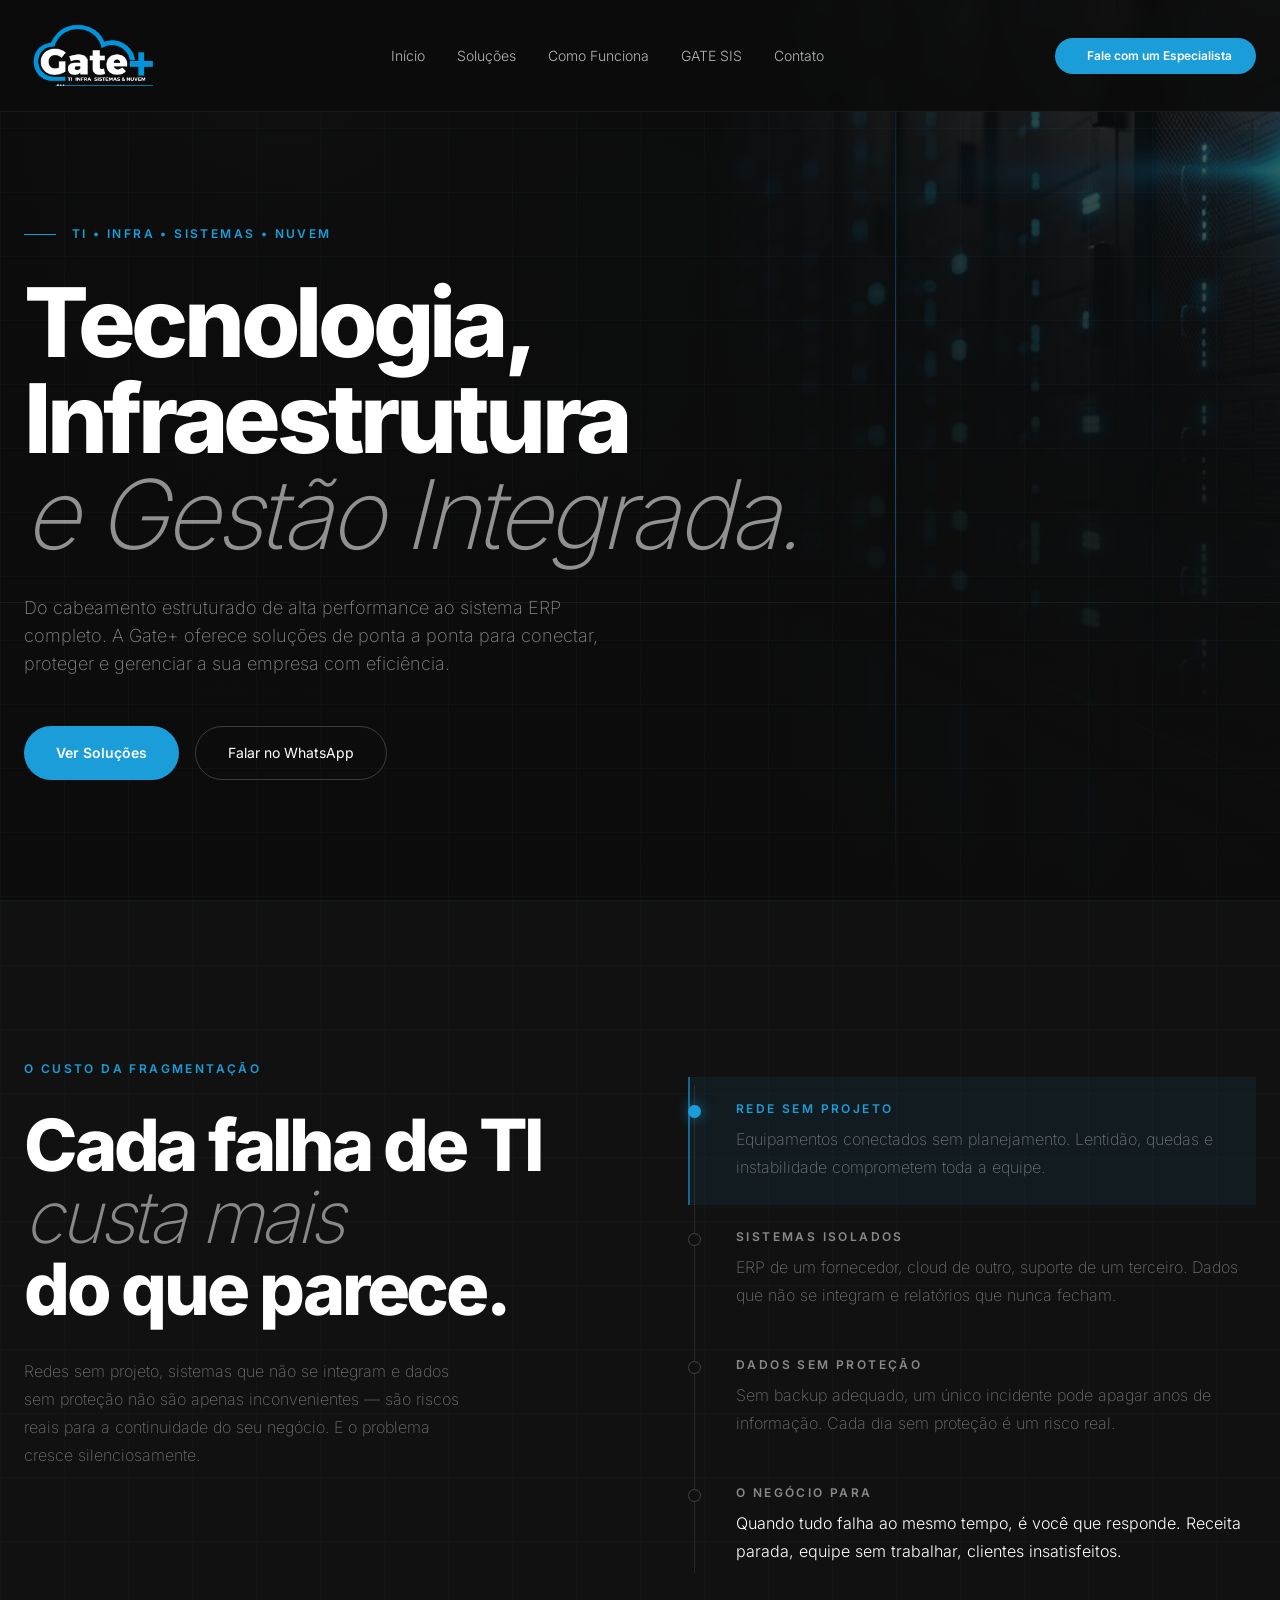
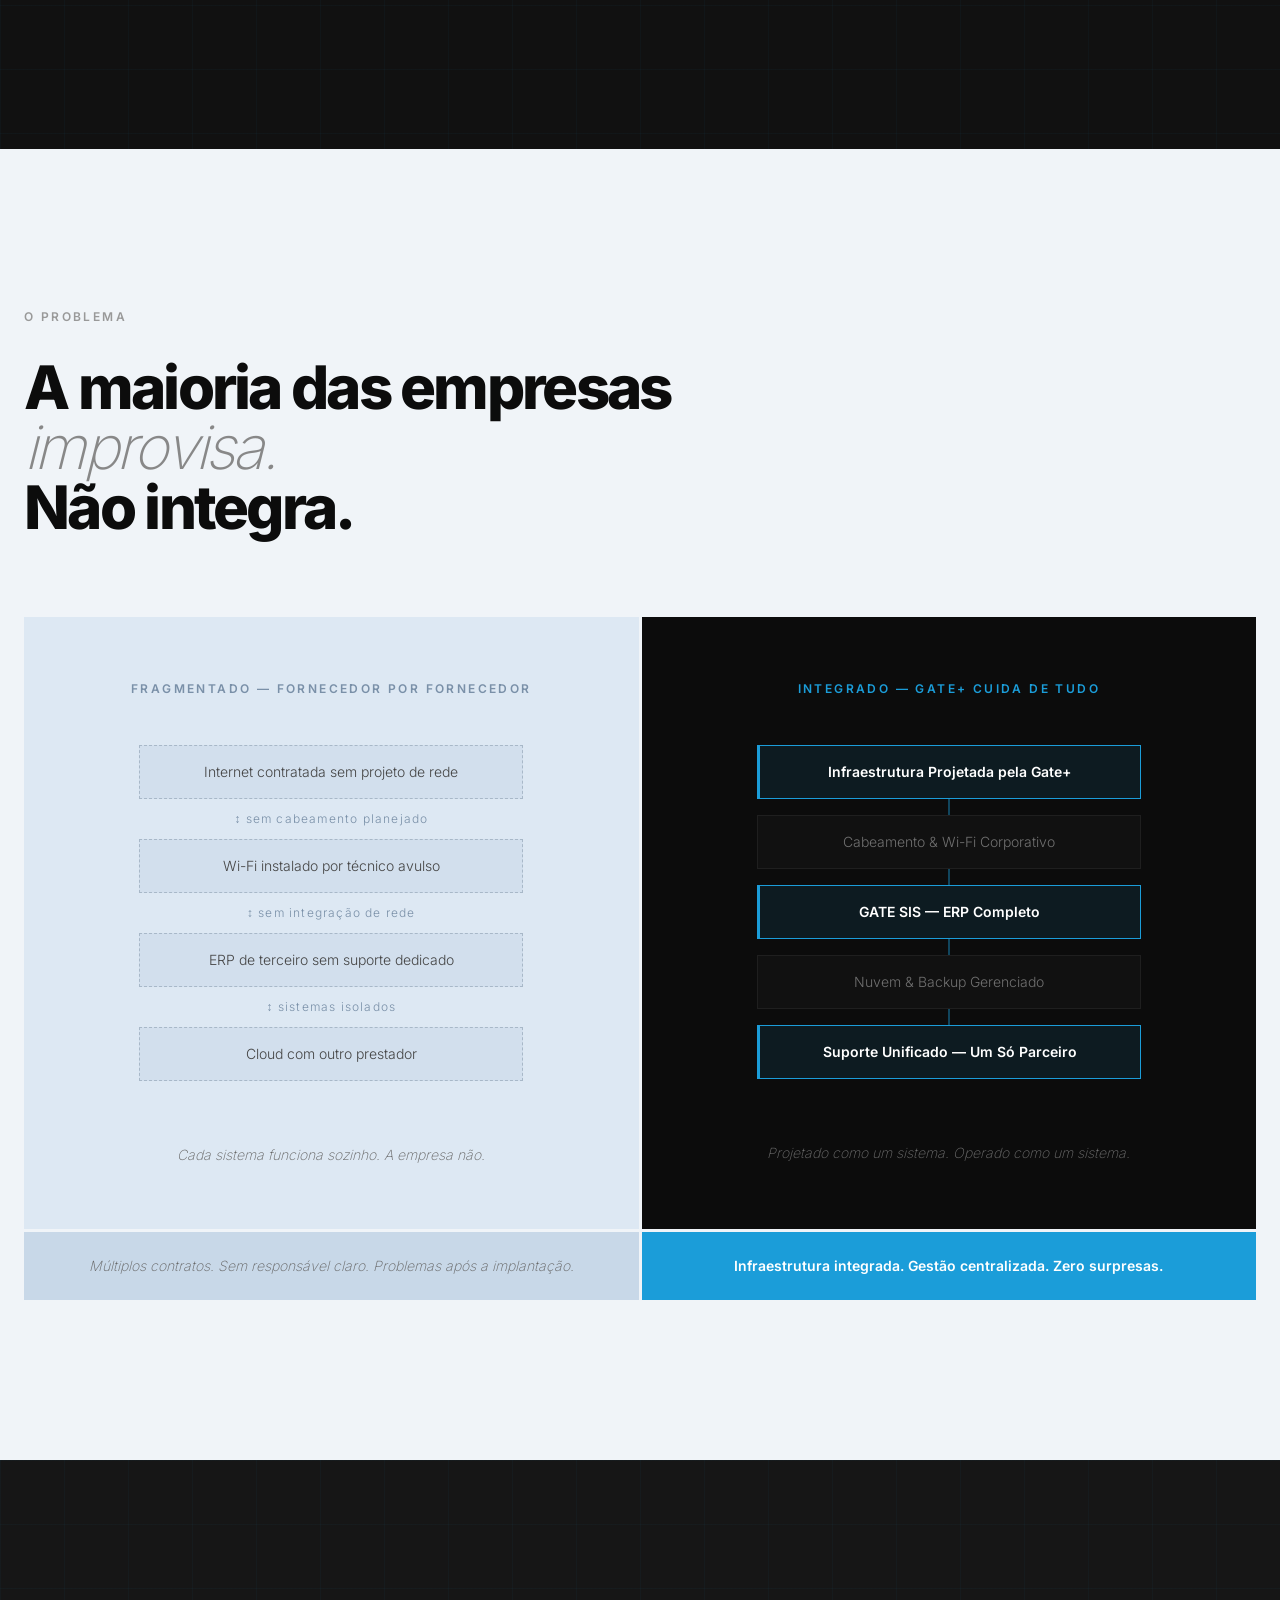
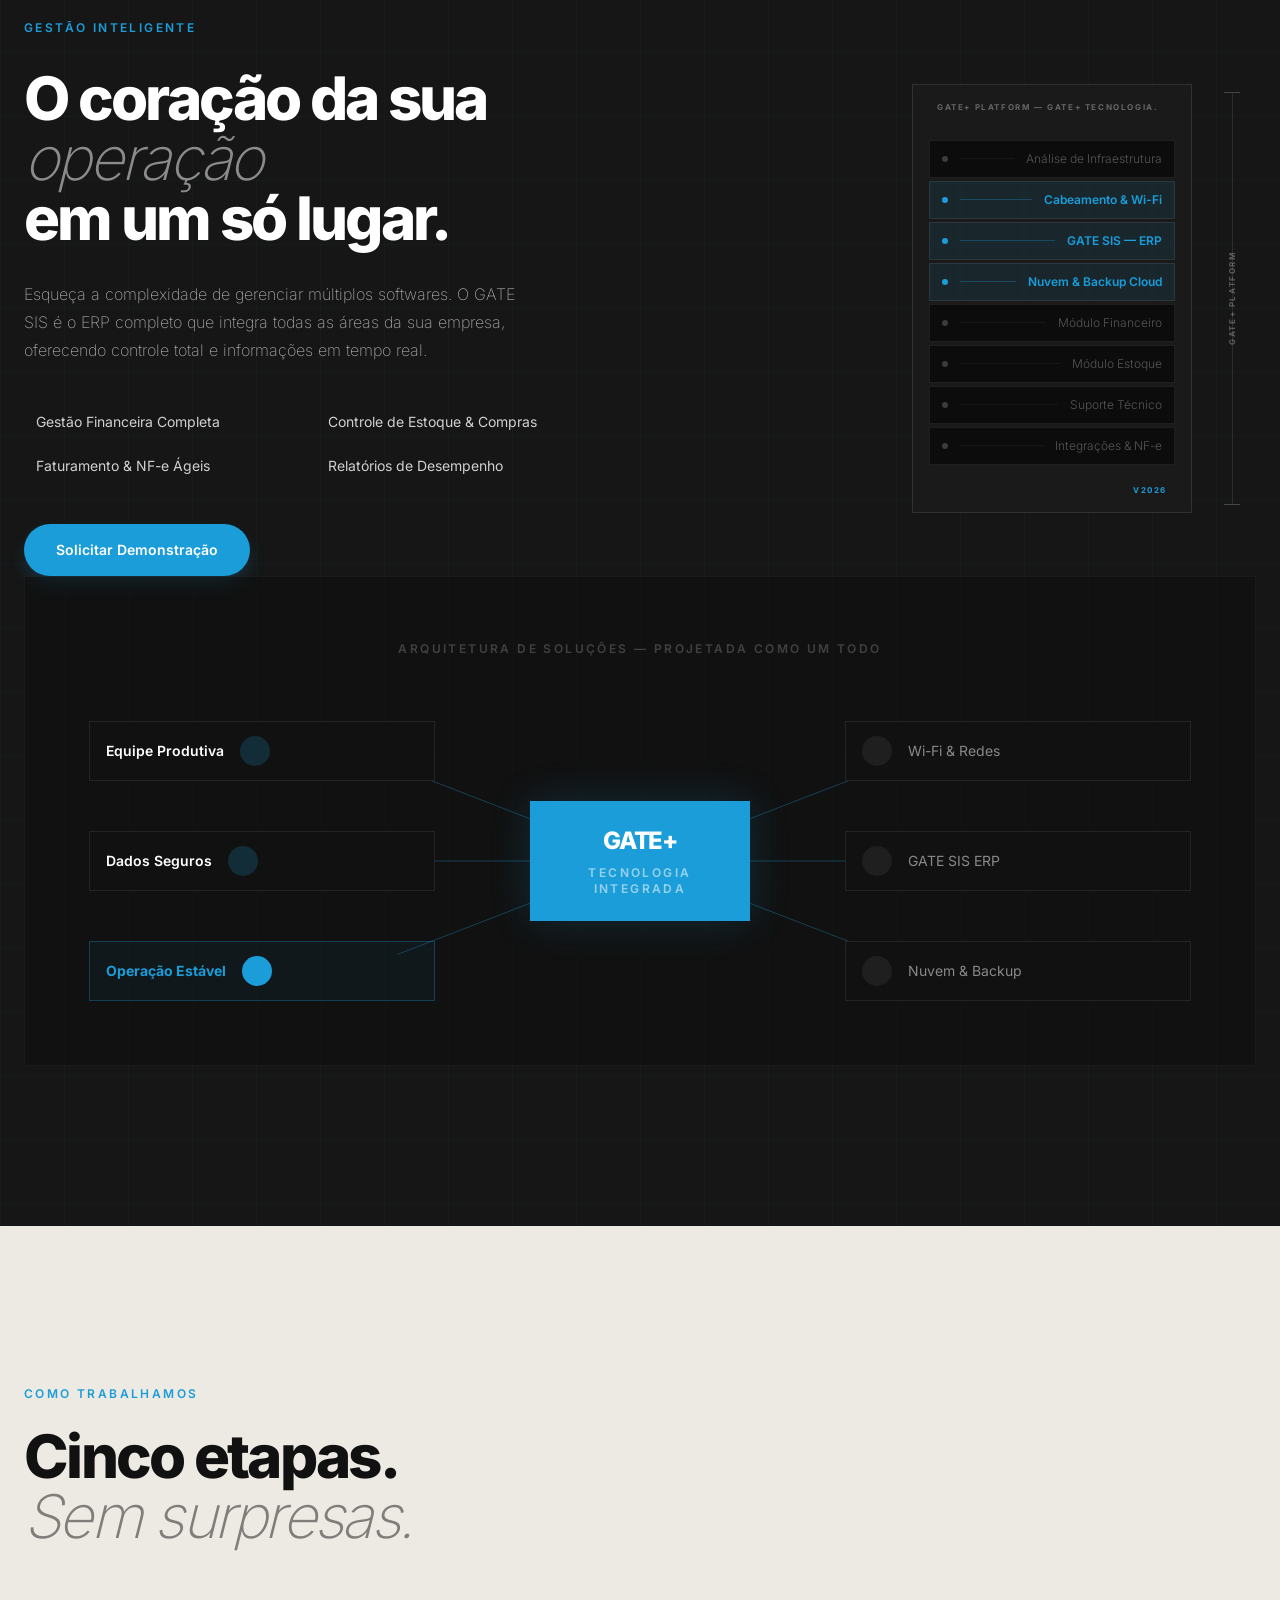
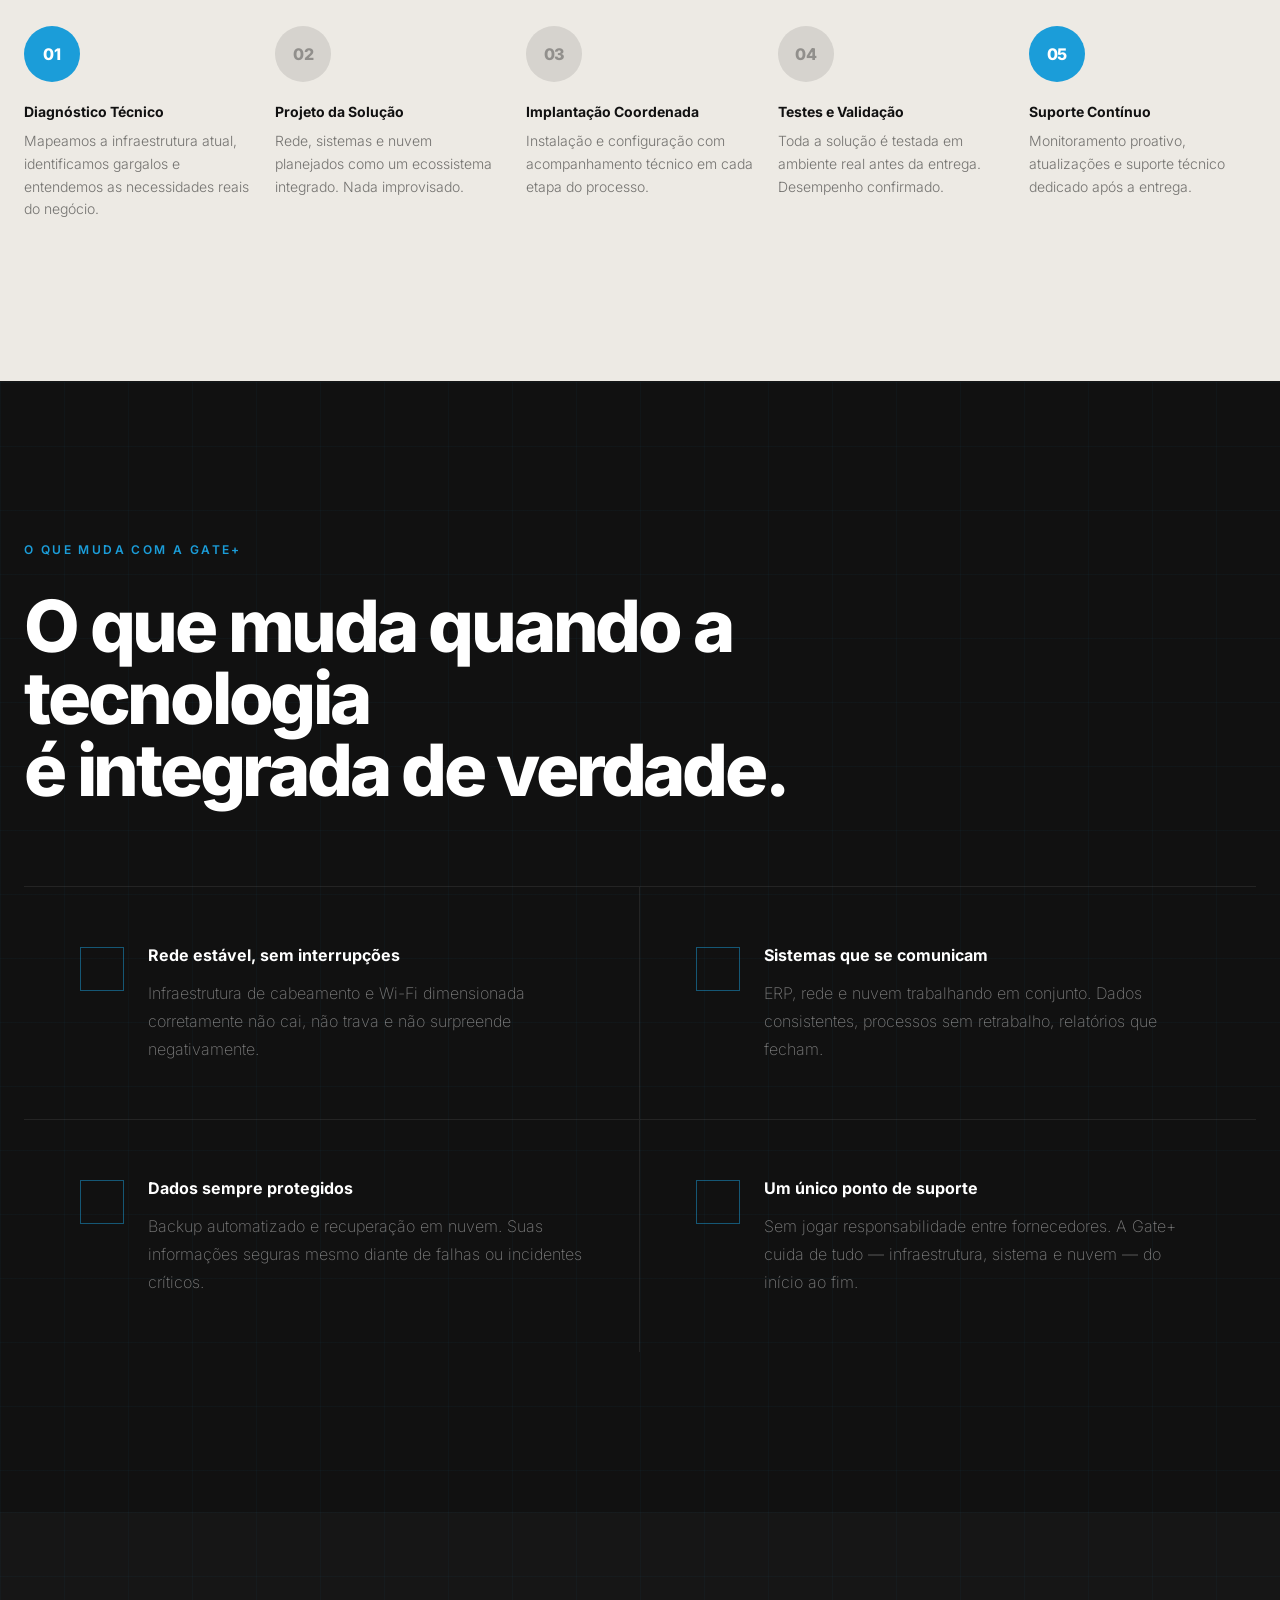
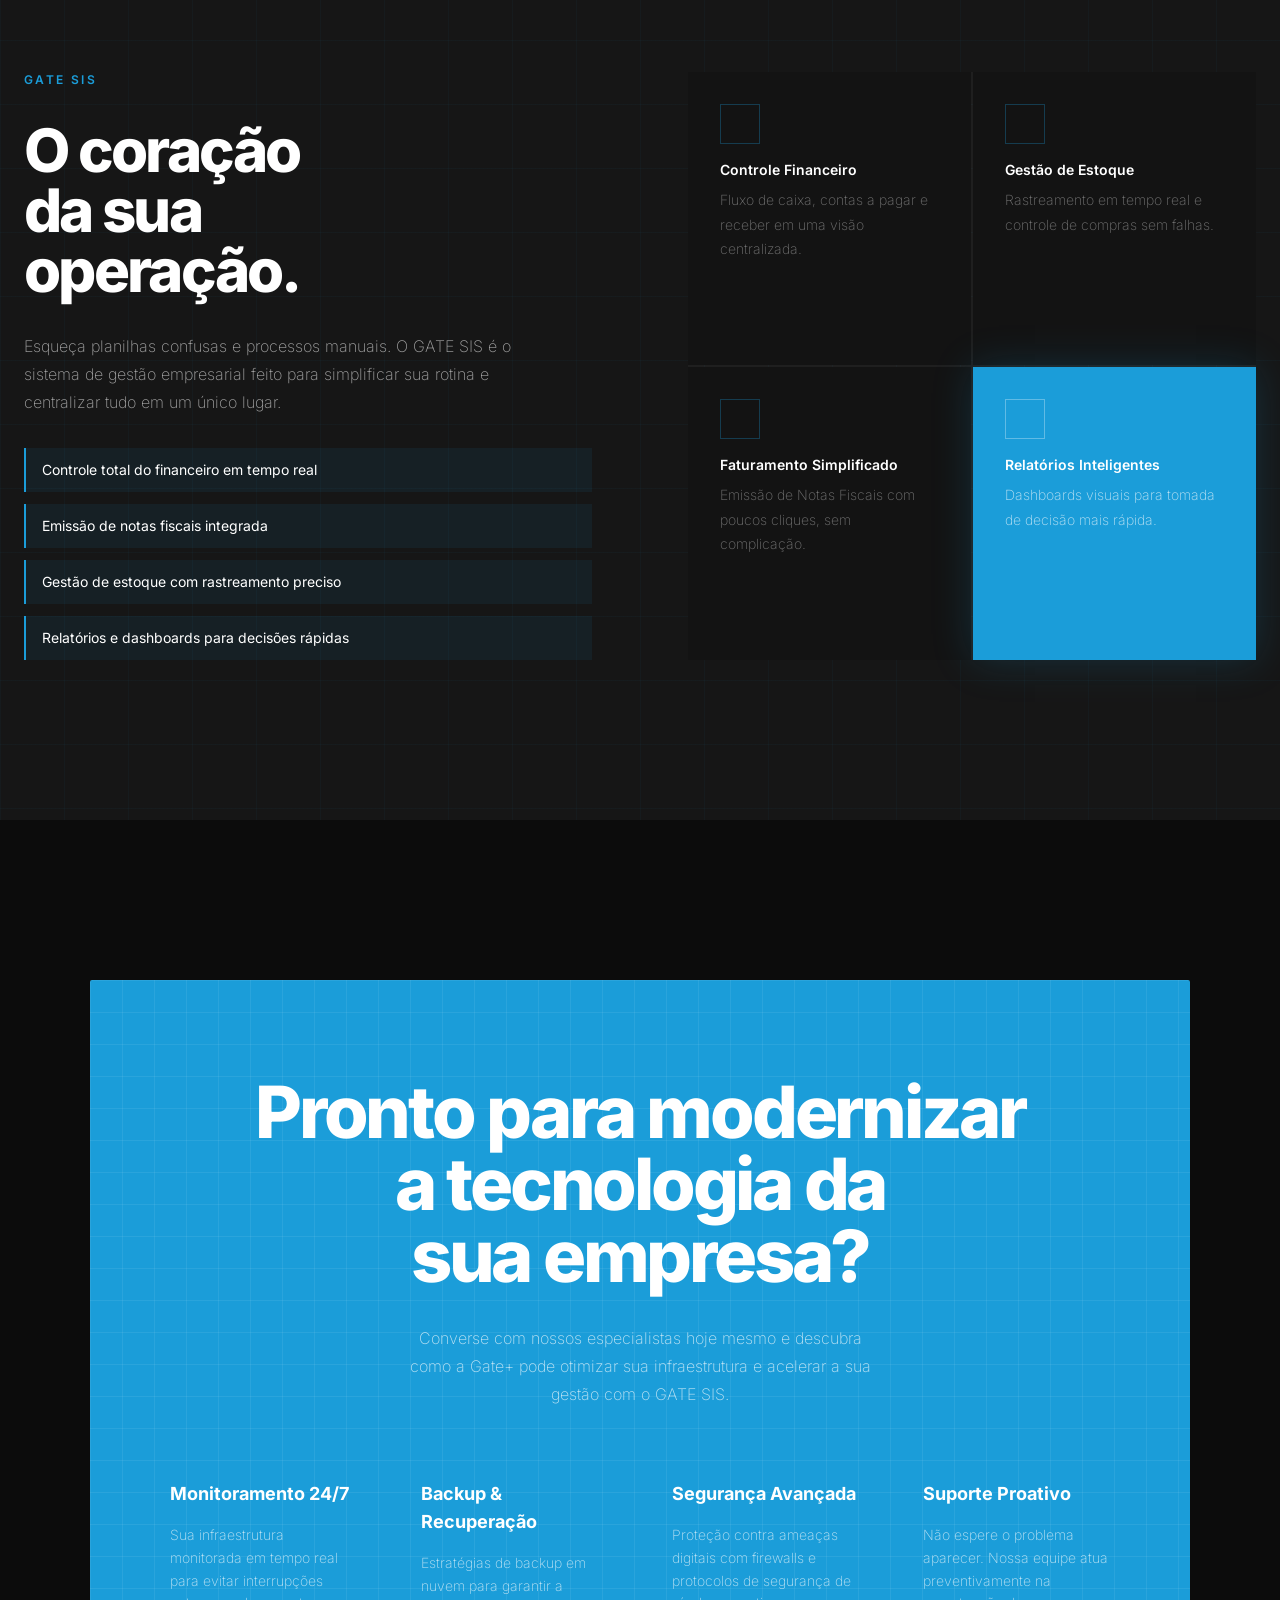
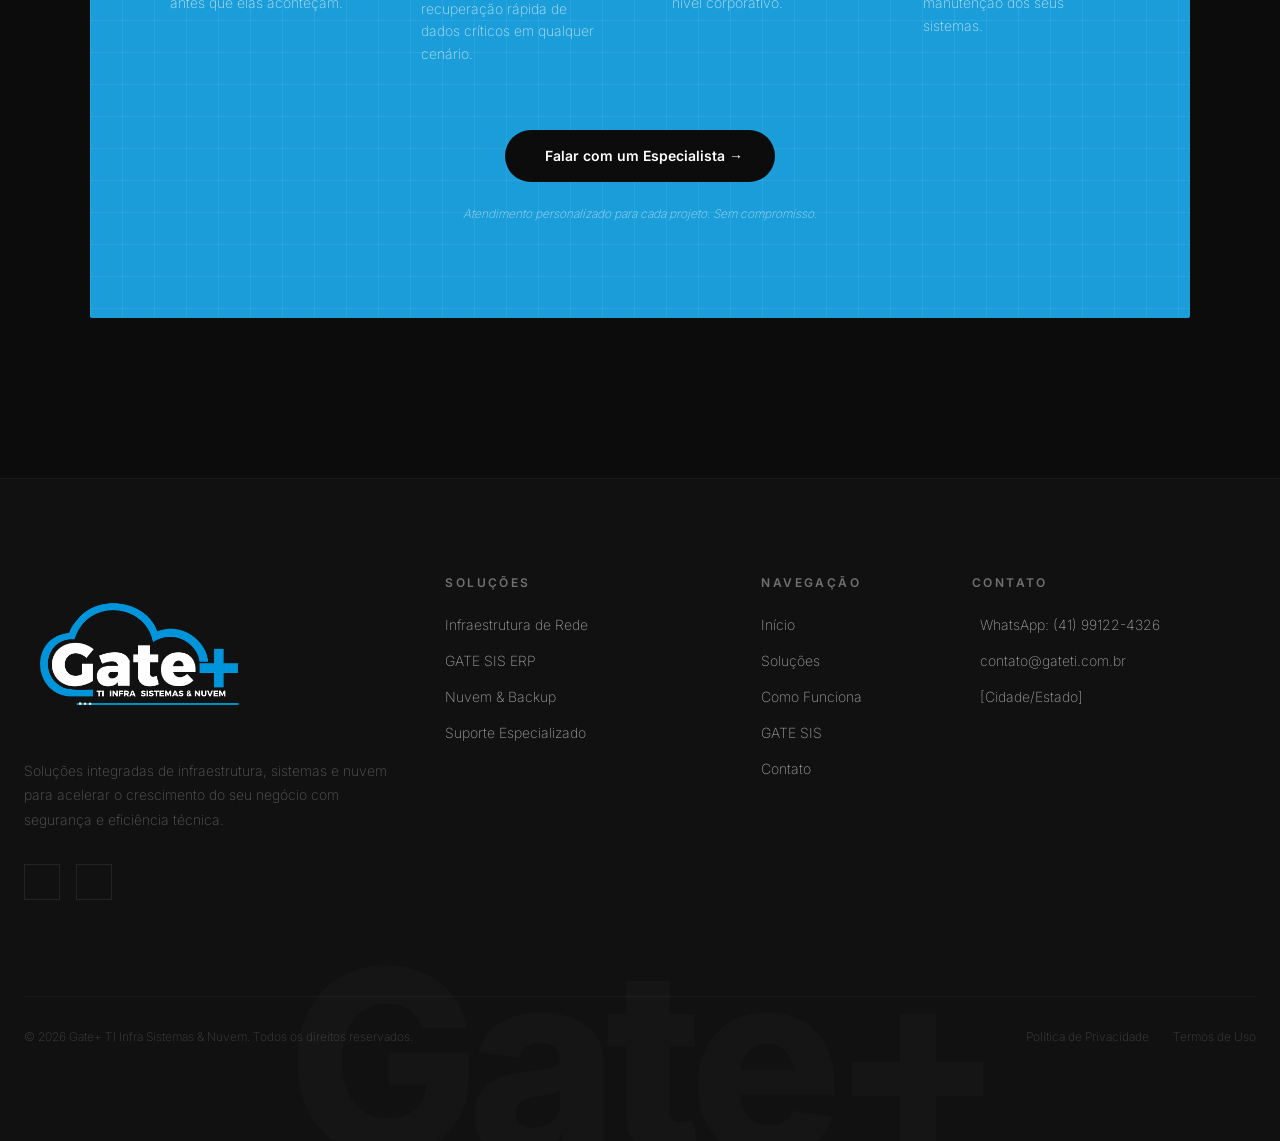
==== index.html @ 5ec04a39 "style: fix contrast and brand colors in Gestão Inteligente section" ====
<html lang="pt-BR"><head>

<script>
try{if(window.parent&&window.parent!==window){window.parent.promotekit_referral="1fd2949a-d22c-431b-92bf-02d4ad04ee24";window.parent.document.cookie="promotekit_referral=1fd2949a-d22c-431b-92bf-02d4ad04ee24;path=/;domain=.aura.build;max-age=31536000"}}catch(e){}
</script>
<meta charset="UTF-8">
<meta name="viewport" content="width=device-width, initial-scale=1.0">
<title>Gate+ | TI Infra Sistemas & Nuvem</title>
<script src="assets/tailwind.min.js"></script>
<script src="assets/iconify-icon.min.js"></script>

<style>
body { font-family: 'Inter', sans-serif; }
iconify-icon { stroke-width: 1.5; }
/* 64px Grid Overlay */
.bg-grid-blue {
    background-size: 4rem 4rem;
    background-image:
        linear-gradient(to right, rgba(27, 157, 217, 0.04) 1px, transparent 1px),
        linear-gradient(to bottom, rgba(27, 157, 217, 0.04) 1px, transparent 1px);
    background-position: top left;
}
/* 32px Grid Overlay for CTA Block */
.bg-grid-white-subtle {
    background-size: 2rem 2rem;
    background-image:
        linear-gradient(to right, rgba(255, 255, 255, 0.065) 1px, transparent 1px),
        linear-gradient(to bottom, rgba(255, 255, 255, 0.065) 1px, transparent 1px);
    background-position: top left;
}
/* Animations */
.reveal {
    opacity: 0;
    transform: translateY(16px);
    transition: opacity 0.65s cubic-bezier(0.16, 1, 0.3, 1), transform 0.65s cubic-bezier(0.16, 1, 0.3, 1);
}
.reveal.is-visible {
    opacity: 1;
    transform: translateY(0);
}
.delay-100 { transition-delay: 100ms; }
.delay-200 { transition-delay: 200ms; }
.delay-300 { transition-delay: 300ms; }
/* Custom Scrollbar */
::-webkit-scrollbar { width: 8px; }
::-webkit-scrollbar-track { background: #0C0C0C; }
::-webkit-scrollbar-thumb { background: #1B9DD9; }
</style><!-- aura-ga4-start -->

<script>
window.dataLayer = window.dataLayer || [];
function gtag(){dataLayer.push(arguments);}
gtag('js', new Date());
gtag('config', 'G-2M6V79H761');
</script>
<!-- aura-ga4-end -->
<link rel="stylesheet" href="assets/inter-font.css">
</head>
<body class="bg-[#0C0C0C] text-white antialiased selection:bg-[#1B9DD9]/30 selection:text-white overflow-x-hidden font-light">

    <!-- Fixed Navigation -->
    <nav class="fixed top-0 w-full h-[7rem] bg-[#0C0C0C]/90 backdrop-blur-md border-b border-white/[0.06] z-50 transition-colors flex items-center">
        <div class="max-w-[90rem] w-full mx-auto px-6 flex items-center justify-between">
            <a href="#" class="flex items-center" aria-label="Gate+ TI">
                <img src="assets/images/logo_oficial_transparente.png" alt="Gate+ TI" class="h-24">
            </a>

            <div class="hidden md:flex items-center space-x-8 text-sm font-light text-white/70">
                <a href="#" class="hover:text-white transition-colors duration-200">Início</a>
                <a href="#solucoes" class="hover:text-white transition-colors duration-200">Soluções</a>
                <a href="#como-funciona" class="hover:text-white transition-colors duration-200">Como Funciona</a>
                <a href="#gate-sis" class="hover:text-white transition-colors duration-200">GATE SIS</a>
                <a href="#contato" class="hover:text-white transition-colors duration-200">Contato</a>
            </div>

            <div class="flex items-center">
                <a href="https://wa.me/554191224326" target="_blank" rel="noopener" class="hidden md:inline-flex items-center gap-2 justify-center bg-[#1B9DD9] hover:bg-[#2DAEE2] text-white text-xs font-semibold rounded-full px-6 py-2.5 transition-all transform hover:-translate-y-[1px]">
                    <iconify-icon icon="solar:chat-round-line-linear" class="text-sm"></iconify-icon>
                    Fale com um Especialista
                </a>
                <button class="md:hidden text-white/70 hover:text-white transition-colors">
                    <iconify-icon icon="solar:hamburger-menu-linear" class="text-xl"></iconify-icon>
                </button>
            </div>
        </div>
    </nav>

    <!-- SECTION 1: HERO -->
    <header class="relative min-h-screen flex items-end pt-44 pb-[120px] overflow-hidden bg-[#0C0C0C]">
        <!-- Background Art Direction -->
        <div class="absolute inset-0 z-0 bg-[url('assets/images/hero-bg.jpg')] bg-cover bg-center"></div>
        <div class="absolute inset-0 z-0 bg-gradient-to-r from-[#0C0C0C] via-[#0C0C0C]/90 to-[#0C0C0C]/40"></div>
        <div class="absolute inset-0 z-0 bg-gradient-to-t from-[#0C0C0C] via-[#0C0C0C]/80 to-[#0C0C0C]/15"></div>

        <!-- Decorative Elements -->
        <div class="absolute inset-0 z-0 bg-grid-blue"></div>
        <div class="absolute right-[30%] top-0 bottom-0 w-[1px] bg-gradient-to-b from-transparent via-[#1B9DD9] to-transparent opacity-50 z-0"></div>
        <div class="absolute bottom-[33%] left-0 right-0 h-[1px] bg-white/[0.06] z-0"></div>

        <div class="relative z-10 max-w-[90rem] mx-auto w-full px-6">
            <div class="max-w-4xl reveal">
                <div class="flex items-center gap-4 mb-8">
                    <div class="w-[32px] h-[1px] bg-[#1B9DD9]"></div>
                    <span class="font-semibold tracking-[0.2em] uppercase text-xs text-[#1B9DD9]">TI • INFRA • SISTEMAS • NUVEM</span>
                </div>

                <h1 class="text-5xl md:text-7xl lg:text-8xl font-extrabold tracking-[-0.045em] leading-[0.95] mb-8 text-white reveal delay-100">
                    Tecnologia,<br>
                    Infraestrutura<br>
                    <span class="font-extralight italic text-white/55">e Gestão Integrada.</span>
                </h1>

                <p class="text-base md:text-lg font-extralight text-white/50 leading-[1.75] max-w-xl mb-12 reveal delay-200">
                    Do cabeamento estruturado de alta performance ao sistema ERP completo. A Gate+ oferece soluções de ponta a ponta para conectar, proteger e gerenciar a sua empresa com eficiência.
                </p>

                <div class="flex flex-col sm:flex-row gap-4 reveal delay-300">
                    <a href="#solucoes" class="inline-flex items-center justify-center bg-[#1B9DD9] hover:bg-[#2DAEE2] text-white text-sm font-semibold rounded-full px-8 py-4 transition-all transform hover:-translate-y-[1px]">
                        Ver Soluções
                    </a>
                    <a href="https://wa.me/554191224326" target="_blank" rel="noopener" class="inline-flex items-center justify-center bg-transparent border border-white/20 hover:bg-white/5 text-white text-sm font-normal rounded-full px-8 py-4 transition-all transform hover:-translate-y-[1px]">
                        Falar no WhatsApp
                    </a>
                </div>
            </div>
        </div>
    </header>

    <!-- SECTION 2: PROBLEMA / TIMELINE -->
    <section id="problema" class="bg-[#111111] py-[120px] lg:py-[160px] relative border-t border-white/[0.02]">
        <div class="absolute inset-0 z-0 bg-grid-blue"></div>

        <div class="max-w-[90rem] mx-auto px-6 relative z-10 grid grid-cols-1 lg:grid-cols-2 gap-24">

            <!-- Left: Context -->
            <div class="flex flex-col justify-start reveal">
                <span class="font-semibold tracking-[0.2em] uppercase text-xs text-[#1B9DD9] mb-8 block">O Custo da Fragmentação</span>
                <h2 class="text-5xl md:text-7xl font-extrabold tracking-[-0.045em] leading-[0.95] mb-8 text-white">
                    Cada falha de TI<br>
                    <span class="font-extralight italic text-white/50">custa mais</span><br>
                    do que parece.
                </h2>
                <p class="text-base font-extralight text-white/40 leading-[1.75] max-w-md">
                    Redes sem projeto, sistemas que não se integram e dados sem proteção não são apenas inconvenientes — são riscos reais para a continuidade do seu negócio. E o problema cresce silenciosamente.
                </p>
            </div>

            <!-- Right: Timeline -->
            <div class="relative pt-4 reveal delay-100">
                <div class="relative" id="timeline-track">
                    <!-- Connecting Track -->
                    <div class="absolute top-2 bottom-4 left-[6px] w-[1px] bg-white/10 z-0"></div>

                    <!-- Animated Highlight Box -->
                    <div id="timeline-highlight" class="absolute left-0 right-0 bg-[#1B9DD9]/[0.07] border-l-2 border-[#1B9DD9]/60 z-[1] pointer-events-none" style="top:0;height:0;opacity:0;transition:top 0.55s cubic-bezier(0.16,1,0.3,1),height 0.55s cubic-bezier(0.16,1,0.3,1),opacity 0.3s ease;"></div>

                    <!-- Animated Active Dot -->
                    <div id="timeline-active-dot" class="absolute left-0 w-[13px] h-[13px] rounded-full bg-[#1B9DD9] shadow-[0_0_14px_rgba(27,157,217,0.7)] z-30 pointer-events-none" style="top:5px;transition:top 0.55s cubic-bezier(0.16,1,0.3,1);"></div>

                    <div class="flex flex-col relative z-10">

                        <!-- Node 1 -->
                        <div class="timeline-node relative pl-12 py-6">
                            <div class="node-dot absolute left-0 top-7 w-[13px] h-[13px] rounded-full bg-[#111111] border border-white/20"></div>
                            <span class="node-label block font-semibold tracking-[0.2em] uppercase text-xs text-white/50 mb-2 transition-colors duration-300">Rede Sem Projeto</span>
                            <p class="text-base font-extralight text-white/40 leading-[1.75]">Equipamentos conectados sem planejamento. Lentidão, quedas e instabilidade comprometem toda a equipe.</p>
                        </div>

                        <!-- Node 2 -->
                        <div class="timeline-node relative pl-12 py-6">
                            <div class="node-dot absolute left-0 top-7 w-[13px] h-[13px] rounded-full bg-[#111111] border border-white/20"></div>
                            <span class="node-label block font-semibold tracking-[0.2em] uppercase text-xs text-white/50 mb-2 transition-colors duration-300">Sistemas Isolados</span>
                            <p class="text-base font-extralight text-white/40 leading-[1.75]">ERP de um fornecedor, cloud de outro, suporte de um terceiro. Dados que não se integram e relatórios que nunca fecham.</p>
                        </div>

                        <!-- Node 3 -->
                        <div class="timeline-node relative pl-12 py-6">
                            <div class="node-dot absolute left-0 top-7 w-[13px] h-[13px] rounded-full bg-[#111111] border border-white/20"></div>
                            <span class="node-label block font-semibold tracking-[0.2em] uppercase text-xs text-white/50 mb-2 transition-colors duration-300">Dados Sem Proteção</span>
                            <p class="text-base font-extralight text-white/40 leading-[1.75]">Sem backup adequado, um único incidente pode apagar anos de informação. Cada dia sem proteção é um risco real.</p>
                        </div>

                        <!-- Node 4 -->
                        <div class="timeline-node relative pl-12 py-6">
                            <div class="node-dot absolute left-0 top-7 w-[13px] h-[13px] rounded-full bg-[#111111] border border-white/20"></div>
                            <span class="node-label block font-semibold tracking-[0.2em] uppercase text-xs text-white/50 mb-2 transition-colors duration-300">O Negócio Para</span>
                            <p class="text-base font-light text-white leading-[1.75]">Quando tudo falha ao mesmo tempo, é você que responde. Receita parada, equipe sem trabalhar, clientes insatisfeitos.</p>
                        </div>

                    </div>
                </div>
            </div>

        </div>
    </section>

    <!-- SECTION 3: COMPARAÇÃO FRAGMENTADO vs GATE+ -->
    <section id="sobre" class="py-[120px] lg:py-[160px] text-[#0C0C0C]" style="background-color: #F0F4F8;">
        <div class="max-w-[90rem] mx-auto px-6">

            <div class="mb-20 max-w-2xl">
                <span class="font-semibold tracking-[0.2em] uppercase text-xs text-[#999999] mb-8 block">O Problema</span>
                <h2 class="text-5xl md:text-6xl font-extrabold tracking-[-0.045em] leading-[0.95]">
                    A maioria das empresas<br>
                    <span class="font-extralight italic text-[#888888]">improvisa.</span><br>
                    Não integra.
                </h2>
            </div>

            <!-- Comparison Diagram -->
            <div class="flex flex-col w-full reveal">
                <div class="grid grid-cols-1 lg:grid-cols-2 gap-[3px]">

                    <!-- Left: Fragmentado -->
                    <div class="bg-[#DDE8F3] p-10 md:p-16 flex flex-col items-center">
                        <span class="font-semibold tracking-[0.2em] uppercase text-xs text-[#7A90A8] mb-12 block text-center w-full">Fragmentado — Fornecedor por Fornecedor</span>

                        <div class="w-full max-w-sm flex flex-col">
                            <div class="border border-dashed border-[#A8B8C8] bg-[#C8D8E8]/50 p-4 text-center">
                                <span class="text-sm font-light text-[#444444]">Internet contratada sem projeto de rede</span>
                            </div>
                            <div class="py-3 text-center flex flex-col items-center justify-center">
                                <span class="text-xs font-light text-[#7A90A8] tracking-widest">↕ sem cabeamento planejado</span>
                            </div>
                            <div class="border border-dashed border-[#A8B8C8] bg-[#C8D8E8]/50 p-4 text-center">
                                <span class="text-sm font-light text-[#444444]">Wi-Fi instalado por técnico avulso</span>
                            </div>
                            <div class="py-3 text-center flex flex-col items-center justify-center">
                                <span class="text-xs font-light text-[#7A90A8] tracking-widest">↕ sem integração de rede</span>
                            </div>
                            <div class="border border-dashed border-[#A8B8C8] bg-[#C8D8E8]/50 p-4 text-center">
                                <span class="text-sm font-light text-[#444444]">ERP de terceiro sem suporte dedicado</span>
                            </div>
                            <div class="py-3 text-center flex flex-col items-center justify-center">
                                <span class="text-xs font-light text-[#7A90A8] tracking-widest">↕ sistemas isolados</span>
                            </div>
                            <div class="border border-dashed border-[#A8B8C8] bg-[#C8D8E8]/50 p-4 text-center">
                                <span class="text-sm font-light text-[#444444]">Cloud com outro prestador</span>
                            </div>
                        </div>

                        <p class="text-sm font-extralight italic text-[#666666] mt-16 text-center">Cada sistema funciona sozinho. A empresa não.</p>
                    </div>

                    <!-- Right: Gate+ Integrado -->
                    <div class="bg-[#0C0C0C] p-10 md:p-16 flex flex-col items-center">
                        <span class="font-semibold tracking-[0.2em] uppercase text-xs text-[#1B9DD9] mb-12 block text-center w-full">Integrado — Gate+ Cuida de Tudo</span>

                        <div class="w-full max-w-sm flex flex-col">
                            <div class="border border-[#1B9DD9] border-l-[3px] bg-[#1B9DD9]/10 p-4 text-center">
                                <span class="text-sm font-semibold text-white">Infraestrutura Projetada pela Gate+</span>
                            </div>
                            <div class="h-4 w-[2px] bg-[#1B9DD9]/40 mx-auto"></div>

                            <div class="border border-white/[0.06] bg-white/[0.02] p-4 text-center">
                                <span class="text-sm font-light text-white/40">Cabeamento & Wi-Fi Corporativo</span>
                            </div>
                            <div class="h-4 w-[2px] bg-[#1B9DD9]/40 mx-auto"></div>

                            <div class="border border-[#1B9DD9] border-l-[3px] bg-[#1B9DD9]/10 p-4 text-center">
                                <span class="text-sm font-semibold text-white">GATE SIS — ERP Completo</span>
                            </div>
                            <div class="h-4 w-[2px] bg-[#1B9DD9]/40 mx-auto"></div>

                            <div class="border border-white/[0.06] bg-white/[0.02] p-4 text-center">
                                <span class="text-sm font-light text-white/40">Nuvem & Backup Gerenciado</span>
                            </div>
                            <div class="h-4 w-[2px] bg-[#1B9DD9]/40 mx-auto"></div>

                            <div class="border border-[#1B9DD9] border-l-[3px] bg-[#1B9DD9]/10 p-4 text-center">
                                <span class="text-sm font-semibold text-white">Suporte Unificado — Um Só Parceiro</span>
                            </div>
                        </div>

                        <p class="text-sm font-extralight italic text-white/40 mt-16 text-center">Projetado como um sistema. Operado como um sistema.</p>
                    </div>
                </div>

                <!-- Verdict Bar -->
                <div class="grid grid-cols-1 lg:grid-cols-2 gap-[3px] mt-[3px]">
                    <div class="bg-[#C8D8E8] p-6 text-center lg:text-left flex items-center justify-center">
                        <span class="text-sm font-extralight italic text-[#666666]">Múltiplos contratos. Sem responsável claro. Problemas após a implantação.</span>
                    </div>
                    <div class="bg-[#1B9DD9] p-6 text-center lg:text-left flex items-center justify-center">
                        <span class="text-sm font-semibold text-white">Infraestrutura integrada. Gestão centralizada. Zero surpresas.</span>
                    </div>
                </div>
            </div>

        </div>
    </section>

    <!-- SECTION 4: COMO A GATE+ FUNCIONA (BLUEPRINT) -->
    <section id="solucoes" class="bg-[#161616] py-[120px] lg:py-[160px] relative overflow-hidden">
        <div class="absolute inset-0 z-0 bg-grid-blue"></div>

        <div class="max-w-[90rem] mx-auto px-6 relative z-10">

            <!-- Top Grid: Text + Rack Panel -->
            <div class="grid grid-cols-1 lg:grid-cols-2 gap-16 lg:gap-32 items-center">
                <div class="reveal">
                    <span class="font-semibold tracking-[0.2em] uppercase text-xs text-[#1B9DD9] mb-8 block">Gestão Inteligente</span>
                    <h2 class="text-5xl md:text-6xl font-extrabold tracking-[-0.045em] leading-[0.95] mb-8 text-white">
                        O coração da sua<br>
                        <span class="font-extralight italic text-white/50">operação</span><br>
                        em um só lugar.
                    </h2>
                    <p class="text-base font-extralight text-white/60 leading-[1.75] mb-12 max-w-lg">
                        Esqueça a complexidade de gerenciar múltiplos softwares. O GATE SIS é o ERP completo que integra todas as áreas da sua empresa, oferecendo controle total e informações em tempo real.
                    </p>

                    <div class="grid grid-cols-1 sm:grid-cols-2 gap-x-8 gap-y-6 mb-12">
                        <div class="flex items-start gap-3">
                            <iconify-icon icon="solar:check-circle-bold" class="text-[#1B9DD9] mt-1"></iconify-icon>
                            <span class="text-sm font-normal text-white/80">Gestão Financeira Completa</span>
                        </div>
                        <div class="flex items-start gap-3">
                            <iconify-icon icon="solar:check-circle-bold" class="text-[#1B9DD9] mt-1"></iconify-icon>
                            <span class="text-sm font-normal text-white/80">Controle de Estoque & Compras</span>
                        </div>
                        <div class="flex items-start gap-3">
                            <iconify-icon icon="solar:check-circle-bold" class="text-[#1B9DD9] mt-1"></iconify-icon>
                            <span class="text-sm font-normal text-white/80">Faturamento & NF-e Ágeis</span>
                        </div>
                        <div class="flex items-start gap-3">
                            <iconify-icon icon="solar:check-circle-bold" class="text-[#1B9DD9] mt-1"></iconify-icon>
                            <span class="text-sm font-normal text-white/80">Relatórios de Desempenho</span>
                        </div>
                    </div>

                    <a href="#contato" class="inline-flex items-center justify-center bg-[#1B9DD9] hover:bg-[#1689C0] text-white text-sm font-semibold rounded-full px-8 py-4 transition-all shadow-[0_10px_20px_-5px_rgba(27,157,217,0.3)]">
                        Solicitar Demonstração
                    </a>
                </div>

                <!-- Right: Blueprint / Rack Panel -->
                <div class="flex justify-center lg:justify-end reveal delay-100 relative">
                    <div class="flex items-stretch relative">
                        <!-- Main Rack Panel -->
                        <div class="w-[280px] border border-white/10 bg-white/[0.02] p-4 flex flex-col gap-[3px] relative z-10 backdrop-blur-sm">
                            <div class="flex justify-between items-center mb-6 px-2">
                                <span class="text-[0.5rem] font-bold tracking-[0.2em] uppercase text-[#666666]">GATE+ PLATFORM — Gate+ Tecnologia.</span>
                                <iconify-icon icon="solar:cloud-linear" class="text-white/30"></iconify-icon>
                            </div>

                            <!-- Rows -->
                            <div class="h-[38px] border border-white/[0.08] bg-[#0C0C0C] flex items-center px-3 gap-3">
                                <div class="w-1.5 h-1.5 rounded-full bg-white/20"></div>
                                <div class="flex-1 h-[1px] bg-white/[0.05]"></div>
                                <span class="text-xs font-light text-white/30">Análise de Infraestrutura</span>
                            </div>
                            <div class="h-[38px] border border-white/[0.08] bg-[#1B9DD9]/10 flex items-center px-3 gap-3">
                                <div class="w-1.5 h-1.5 rounded-full bg-[#1B9DD9]"></div>
                                <div class="flex-1 h-[1px] bg-[#1B9DD9]/30"></div>
                                <span class="text-xs font-semibold text-[#1B9DD9]">Cabeamento & Wi-Fi</span>
                            </div>
                            <div class="h-[38px] border border-white/[0.08] bg-[#1B9DD9]/10 flex items-center px-3 gap-3">
                                <div class="w-1.5 h-1.5 rounded-full bg-[#1B9DD9]"></div>
                                <div class="flex-1 h-[1px] bg-[#1B9DD9]/30"></div>
                                <span class="text-xs font-semibold text-[#1B9DD9]">GATE SIS — ERP</span>
                            </div>
                            <div class="h-[38px] border border-white/[0.08] bg-[#1B9DD9]/10 flex items-center px-3 gap-3">
                                <div class="w-1.5 h-1.5 rounded-full bg-[#1B9DD9]"></div>
                                <div class="flex-1 h-[1px] bg-[#1B9DD9]/30"></div>
                                <span class="text-xs font-semibold text-[#1B9DD9]">Nuvem & Backup Cloud</span>
                            </div>
                            <div class="h-[38px] border border-white/[0.08] bg-[#0C0C0C] flex items-center px-3 gap-3">
                                <div class="w-1.5 h-1.5 rounded-full bg-white/20"></div>
                                <div class="flex-1 h-[1px] bg-white/[0.05]"></div>
                                <span class="text-xs font-light text-white/30">Módulo Financeiro</span>
                            </div>
                            <div class="h-[38px] border border-white/[0.08] bg-[#0C0C0C] flex items-center px-3 gap-3">
                                <div class="w-1.5 h-1.5 rounded-full bg-white/20"></div>
                                <div class="flex-1 h-[1px] bg-white/[0.05]"></div>
                                <span class="text-xs font-light text-white/30">Módulo Estoque</span>
                            </div>
                            <div class="h-[38px] border border-white/[0.08] bg-[#0C0C0C] flex items-center px-3 gap-3">
                                <div class="w-1.5 h-1.5 rounded-full bg-white/20"></div>
                                <div class="flex-1 h-[1px] bg-white/[0.05]"></div>
                                <span class="text-xs font-light text-white/30">Suporte Técnico</span>
                            </div>
                            <div class="h-[38px] border border-white/[0.08] bg-[#0C0C0C] flex items-center px-3 gap-3">
                                <div class="w-1.5 h-1.5 rounded-full bg-white/20"></div>
                                <div class="flex-1 h-[1px] bg-white/[0.05]"></div>
                                <span class="text-xs font-light text-white/30">Integrações & NF-e</span>
                            </div>

                            <div class="mt-4 text-right pr-2">
                                <span class="text-[0.5rem] font-bold tracking-[0.2em] uppercase text-[#1B9DD9]">v2026</span>
                            </div>
                        </div>

                        <!-- Dimension Line -->
                        <div class="w-12 ml-4 flex flex-col items-center justify-between py-2 opacity-50">
                            <div class="w-4 h-[1px] bg-white/40"></div>
                            <div class="flex-1 w-[1px] bg-white/20 relative flex items-center justify-center">
                                <span class="text-[0.5rem] font-bold tracking-[0.2em] uppercase text-white/60 whitespace-nowrap -rotate-90 absolute">GATE+ PLATFORM</span>
                            </div>
                            <div class="w-4 h-[1px] bg-white/40"></div>
                        </div>
                    </div>
                </div>
            </div>

            <!-- Bottom Flow Diagram -->
            <div class="border border-white/[0.04] bg-[#0C0C0C]/50 p-8 md:p-16 reveal delay-200">
                <div class="text-center mb-16">
                    <span class="text-xs font-semibold tracking-[0.2em] uppercase text-white/20">Arquitetura de Soluções — Projetada Como Um Todo</span>
                </div>

                <div class="grid grid-cols-1 md:grid-cols-3 gap-8 items-center relative">

                    <!-- SVG Connectors -->
                    <div class="hidden md:block absolute inset-0 pointer-events-none z-0">
                        <svg class="w-full h-full" viewBox="0 0 1000 300" preserveAspectRatio="none">
                            <path d="M 280 50 L 500 150" stroke="rgba(27,157,217,0.35)" stroke-width="1" fill="none"></path>
                            <path d="M 280 150 L 500 150" stroke="rgba(27,157,217,0.35)" stroke-width="1" fill="none"></path>
                            <path d="M 280 250 L 500 150" stroke="rgba(27,157,217,0.35)" stroke-width="1" fill="none"></path>
                            <path d="M 500 150 L 720 50" stroke="rgba(27,157,217,0.35)" stroke-width="1" fill="none"></path>
                            <path d="M 500 150 L 720 150" stroke="rgba(27,157,217,0.35)" stroke-width="1" fill="none"></path>
                            <path d="M 500 150 L 720 250" stroke="rgba(27,157,217,0.35)" stroke-width="1" fill="none"></path>
                            <polygon points="480,145 500,150 480,155" fill="rgba(27,157,217,0.5)"></polygon>
                        </svg>
                    </div>

                    <!-- Inputs -->
                    <div class="flex flex-col justify-between h-[280px] z-10">
                        <div class="flex items-center gap-4 border border-white/[0.08] bg-[#111111] p-4 h-[60px]">
                            <span class="text-sm font-semibold text-white">Equipe Produtiva</span>
                            <div class="w-[30px] h-[30px] rounded-full bg-[#1B9DD9]/20 flex items-center justify-center shrink-0">
                                <iconify-icon icon="solar:users-group-two-rounded-linear" class="text-[#1B9DD9]"></iconify-icon>
                            </div>
                        </div>
                        <div class="flex items-center gap-4 border border-white/[0.08] bg-[#111111] p-4 h-[60px]">
                            <span class="text-sm font-semibold text-white">Dados Seguros</span>
                            <div class="w-[30px] h-[30px] rounded-full bg-[#1B9DD9]/20 flex items-center justify-center shrink-0">
                                <iconify-icon icon="solar:lock-password-linear" class="text-[#1B9DD9]"></iconify-icon>
                            </div>
                        </div>
                        <div class="flex items-center gap-4 border border-[#1B9DD9]/30 bg-[#1B9DD9]/5 p-4 h-[60px]">
                            <span class="text-sm font-bold text-[#1B9DD9]">Operação Estável</span>
                            <div class="w-[30px] h-[30px] rounded-full bg-[#1B9DD9] flex items-center justify-center shrink-0">
                                <iconify-icon icon="solar:verified-check-bold" class="text-white"></iconify-icon>
                            </div>
                        </div>
                    </div>

                    <!-- Center Hub -->
                    <div class="flex justify-center items-center h-[280px] z-10 py-12 md:py-0">
                        <div class="bg-[#1B9DD9] px-8 py-6 w-[220px] text-center shadow-[0_0_40px_rgba(27,157,217,0.2)]">
                            <span class="block text-2xl font-extrabold tracking-[-0.045em] text-white mb-2">GATE+</span>
                            <span class="block text-xs font-semibold tracking-[0.2em] uppercase text-white/55">Tecnologia Integrada</span>
                        </div>
                    </div>

                    <!-- Outputs -->
                    <div class="flex flex-col justify-between h-[280px] z-10">
                        <div class="flex items-center gap-4 border border-white/[0.08] bg-[#111111] p-4 h-[60px]">
                            <div class="w-[30px] h-[30px] rounded-full bg-white/[0.06] flex items-center justify-center shrink-0">
                                <iconify-icon icon="solar:wifi-linear" class="text-white/80"></iconify-icon>
                            </div>
                            <span class="text-sm font-normal text-white/50">Wi-Fi & Redes</span>
                        </div>
                        <div class="flex items-center gap-4 border border-white/[0.08] bg-[#111111] p-4 h-[60px]">
                            <div class="w-[30px] h-[30px] rounded-full bg-white/[0.06] flex items-center justify-center shrink-0">
                                <iconify-icon icon="solar:chart-2-linear" class="text-white/80"></iconify-icon>
                            </div>
                            <span class="text-sm font-normal text-white/50">GATE SIS ERP</span>
                        </div>
                        <div class="flex items-center gap-4 border border-white/[0.08] bg-[#111111] p-4 h-[60px]">
                            <div class="w-[30px] h-[30px] rounded-full bg-white/[0.06] flex items-center justify-center shrink-0">
                                <iconify-icon icon="solar:cloud-storage-linear" class="text-white/80"></iconify-icon>
                            </div>
                            <span class="text-sm font-normal text-white/50">Nuvem & Backup</span>
                        </div>
                    </div>

                </div>
            </div>

        </div>
    </section>

    <!-- SECTION 4.5: COMO A GATE+ FUNCIONA — 5 PASSOS -->
    <section id="como-funciona" class="bg-[#EDEAE4] py-[120px] lg:py-[160px]">
        <div class="max-w-[90rem] mx-auto px-6">

            <div class="mb-20">
                <span class="font-semibold tracking-[0.2em] uppercase text-xs text-[#1B9DD9] mb-6 block">Como Trabalhamos</span>
                <h2 class="text-5xl md:text-6xl font-extrabold tracking-[-0.045em] leading-[0.95] text-[#111111]">
                    Cinco etapas.<br>
                    <span class="font-extralight italic text-[#111111]/50">Sem surpresas.</span>
                </h2>
            </div>

            <div class="grid grid-cols-1 sm:grid-cols-2 lg:grid-cols-5 gap-10 lg:gap-6">

                <!-- Step 01 -->
                <div class="flex flex-col gap-5 reveal">
                    <div class="w-14 h-14 rounded-full bg-[#1B9DD9] flex items-center justify-center shrink-0">
                        <span class="text-base font-extrabold text-white tracking-tight">01</span>
                    </div>
                    <div>
                        <p class="text-sm font-bold text-[#111111] mb-2">Diagnóstico Técnico</p>
                        <p class="text-sm font-light text-[#111111]/55 leading-relaxed">Mapeamos a infraestrutura atual, identificamos gargalos e entendemos as necessidades reais do negócio.</p>
                    </div>
                </div>

                <!-- Step 02 -->
                <div class="flex flex-col gap-5 reveal delay-100">
                    <div class="w-14 h-14 rounded-full bg-[#111111]/10 flex items-center justify-center shrink-0">
                        <span class="text-base font-extrabold text-[#111111]/35 tracking-tight">02</span>
                    </div>
                    <div>
                        <p class="text-sm font-bold text-[#111111] mb-2">Projeto da Solução</p>
                        <p class="text-sm font-light text-[#111111]/55 leading-relaxed">Rede, sistemas e nuvem planejados como um ecossistema integrado. Nada improvisado.</p>
                    </div>
                </div>

                <!-- Step 03 -->
                <div class="flex flex-col gap-5 reveal delay-200">
                    <div class="w-14 h-14 rounded-full bg-[#111111]/10 flex items-center justify-center shrink-0">
                        <span class="text-base font-extrabold text-[#111111]/35 tracking-tight">03</span>
                    </div>
                    <div>
                        <p class="text-sm font-bold text-[#111111] mb-2">Implantação Coordenada</p>
                        <p class="text-sm font-light text-[#111111]/55 leading-relaxed">Instalação e configuração com acompanhamento técnico em cada etapa do processo.</p>
                    </div>
                </div>

                <!-- Step 04 -->
                <div class="flex flex-col gap-5 reveal delay-300">
                    <div class="w-14 h-14 rounded-full bg-[#111111]/10 flex items-center justify-center shrink-0">
                        <span class="text-base font-extrabold text-[#111111]/35 tracking-tight">04</span>
                    </div>
                    <div>
                        <p class="text-sm font-bold text-[#111111] mb-2">Testes e Validação</p>
                        <p class="text-sm font-light text-[#111111]/55 leading-relaxed">Toda a solução é testada em ambiente real antes da entrega. Desempenho confirmado.</p>
                    </div>
                </div>

                <!-- Step 05 -->
                <div class="flex flex-col gap-5 reveal delay-400">
                    <div class="w-14 h-14 rounded-full bg-[#1B9DD9] flex items-center justify-center shrink-0">
                        <span class="text-base font-extrabold text-white tracking-tight">05</span>
                    </div>
                    <div>
                        <p class="text-sm font-bold text-[#111111] mb-2">Suporte Contínuo</p>
                        <p class="text-sm font-light text-[#111111]/55 leading-relaxed">Monitoramento proativo, atualizações e suporte técnico dedicado após a entrega.</p>
                    </div>
                </div>

            </div>

        </div>
    </section>

    <!-- SECTION 5: O QUE MUDA COM A GATE+ -->
    <section class="bg-[#111111] py-[120px] lg:py-[160px] relative border-t border-white/[0.02]">
        <div class="absolute inset-0 z-0 bg-grid-blue"></div>

        <div class="max-w-[90rem] mx-auto px-6 relative z-10">

            <div class="mb-20 max-w-3xl reveal">
                <span class="font-semibold tracking-[0.2em] uppercase text-xs text-[#1B9DD9] mb-8 block">O Que Muda com a Gate+</span>
                <h2 class="text-5xl md:text-6xl lg:text-7xl font-extrabold tracking-[-0.045em] leading-[0.95] text-white">
                    O que muda quando a tecnologia<br>é integrada de verdade.
                </h2>
            </div>

            <!-- 2x2 Grid -->
            <div class="grid grid-cols-1 md:grid-cols-2 border-t border-white/[0.08] reveal delay-100">

                <!-- Item 1 -->
                <div class="flex items-start gap-6 p-10 md:p-14 border-b border-r-0 md:border-r border-white/[0.08]">
                    <div class="w-[44px] h-[44px] border border-[#1B9DD9]/50 flex items-center justify-center shrink-0 mt-1">
                        <iconify-icon icon="solar:wifi-router-linear" class="text-xl text-[#1B9DD9]"></iconify-icon>
                    </div>
                    <div>
                        <h3 class="text-base font-bold text-white mb-3">Rede estável, sem interrupções</h3>
                        <p class="text-base font-extralight text-white/45 leading-[1.75]">Infraestrutura de cabeamento e Wi-Fi dimensionada corretamente não cai, não trava e não surpreende negativamente.</p>
                    </div>
                </div>

                <!-- Item 2 -->
                <div class="flex items-start gap-6 p-10 md:p-14 border-b border-white/[0.08]">
                    <div class="w-[44px] h-[44px] border border-[#1B9DD9]/50 flex items-center justify-center shrink-0 mt-1">
                        <iconify-icon icon="solar:chart-2-linear" class="text-xl text-[#1B9DD9]"></iconify-icon>
                    </div>
                    <div>
                        <h3 class="text-base font-bold text-white mb-3">Sistemas que se comunicam</h3>
                        <p class="text-base font-extralight text-white/45 leading-[1.75]">ERP, rede e nuvem trabalhando em conjunto. Dados consistentes, processos sem retrabalho, relatórios que fecham.</p>
                    </div>
                </div>

                <!-- Item 3 -->
                <div class="flex items-start gap-6 p-10 md:p-14 border-b border-b-0 md:border-b-0 border-r-0 md:border-r border-white/[0.08]">
                    <div class="w-[44px] h-[44px] border border-[#1B9DD9]/50 flex items-center justify-center shrink-0 mt-1">
                        <iconify-icon icon="solar:cloud-storage-linear" class="text-xl text-[#1B9DD9]"></iconify-icon>
                    </div>
                    <div>
                        <h3 class="text-base font-bold text-white mb-3">Dados sempre protegidos</h3>
                        <p class="text-base font-extralight text-white/45 leading-[1.75]">Backup automatizado e recuperação em nuvem. Suas informações seguras mesmo diante de falhas ou incidentes críticos.</p>
                    </div>
                </div>

                <!-- Item 4 -->
                <div class="flex items-start gap-6 p-10 md:p-14">
                    <div class="w-[44px] h-[44px] border border-[#1B9DD9]/50 flex items-center justify-center shrink-0 mt-1">
                        <iconify-icon icon="solar:headphones-round-linear" class="text-xl text-[#1B9DD9]"></iconify-icon>
                    </div>
                    <div>
                        <h3 class="text-base font-bold text-white mb-3">Um único ponto de suporte</h3>
                        <p class="text-base font-extralight text-white/45 leading-[1.75]">Sem jogar responsabilidade entre fornecedores. A Gate+ cuida de tudo — infraestrutura, sistema e nuvem — do início ao fim.</p>
                    </div>
                </div>

            </div>
        </div>
    </section>

    <!-- SECTION 5: GATE SIS -->
    <section id="gate-sis" class="bg-[#161616] py-[120px] lg:py-[160px] relative overflow-hidden">
        <div class="absolute inset-0 z-0 bg-grid-blue"></div>

        <div class="max-w-[90rem] mx-auto px-6 relative z-10">

            <div class="grid grid-cols-1 lg:grid-cols-2 gap-24 items-stretch reveal">

                <!-- Left: Text -->
                <div>
                    <span class="font-semibold tracking-[0.2em] uppercase text-xs text-[#1B9DD9] mb-8 block">GATE SIS</span>
                    <h2 class="text-5xl md:text-6xl font-extrabold tracking-[-0.045em] leading-[0.95] mb-8 text-white">
                        O coração<br>
                        da sua<br>
                        operação.
                    </h2>
                    <p class="text-base font-extralight text-white/60 leading-[1.75] mb-8 max-w-lg">
                        Esqueça planilhas confusas e processos manuais. O GATE SIS é o sistema de gestão empresarial feito para simplificar sua rotina e centralizar tudo em um único lugar.
                    </p>

                    <div class="flex flex-col gap-3">
                        <div class="border-l-2 border-[#1B9DD9] bg-[#1B9DD9]/[0.08] px-4 py-3">
                            <span class="text-sm font-normal text-white">Controle total do financeiro em tempo real</span>
                        </div>
                        <div class="border-l-2 border-[#1B9DD9] bg-[#1B9DD9]/[0.08] px-4 py-3">
                            <span class="text-sm font-normal text-white">Emissão de notas fiscais integrada</span>
                        </div>
                        <div class="border-l-2 border-[#1B9DD9] bg-[#1B9DD9]/[0.08] px-4 py-3">
                            <span class="text-sm font-normal text-white">Gestão de estoque com rastreamento preciso</span>
                        </div>
                        <div class="border-l-2 border-[#1B9DD9] bg-[#1B9DD9]/[0.08] px-4 py-3">
                            <span class="text-sm font-normal text-white">Relatórios e dashboards para decisões rápidas</span>
                        </div>
                    </div>
                </div>

                <!-- Right: Feature Grid -->
                <div class="grid grid-cols-1 sm:grid-cols-2 gap-[2px] bg-white/[0.04] h-full reveal delay-100">

                    <div class="bg-[#131313] p-8 flex flex-col gap-4 h-full">
                        <div class="w-[40px] h-[40px] border border-[#1B9DD9]/30 flex items-center justify-center shrink-0">
                            <iconify-icon icon="solar:wallet-money-linear" class="text-lg text-[#1B9DD9]"></iconify-icon>
                        </div>
                        <div>
                            <h4 class="text-sm font-semibold text-white mb-2">Controle Financeiro</h4>
                            <p class="text-sm font-extralight text-white/40 leading-[1.75]">Fluxo de caixa, contas a pagar e receber em uma visão centralizada.</p>
                        </div>
                    </div>

                    <div class="bg-[#131313] p-8 flex flex-col gap-4 h-full">
                        <div class="w-[40px] h-[40px] border border-[#1B9DD9]/30 flex items-center justify-center shrink-0">
                            <iconify-icon icon="solar:box-linear" class="text-lg text-[#1B9DD9]"></iconify-icon>
                        </div>
                        <div>
                            <h4 class="text-sm font-semibold text-white mb-2">Gestão de Estoque</h4>
                            <p class="text-sm font-extralight text-white/40 leading-[1.75]">Rastreamento em tempo real e controle de compras sem falhas.</p>
                        </div>
                    </div>

                    <div class="bg-[#131313] p-8 flex flex-col gap-4 h-full">
                        <div class="w-[40px] h-[40px] border border-[#1B9DD9]/30 flex items-center justify-center shrink-0">
                            <iconify-icon icon="solar:document-text-linear" class="text-lg text-[#1B9DD9]"></iconify-icon>
                        </div>
                        <div>
                            <h4 class="text-sm font-semibold text-white mb-2">Faturamento Simplificado</h4>
                            <p class="text-sm font-extralight text-white/40 leading-[1.75]">Emissão de Notas Fiscais com poucos cliques, sem complicação.</p>
                        </div>
                    </div>

                    <div class="bg-[#1B9DD9] p-8 flex flex-col gap-4 h-full shadow-[0_0_40px_rgba(27,157,217,0.2)]">
                        <div class="w-[40px] h-[40px] border border-white/30 flex items-center justify-center shrink-0">
                            <iconify-icon icon="solar:chart-2-linear" class="text-lg text-white"></iconify-icon>
                        </div>
                        <div>
                            <h4 class="text-sm font-semibold text-white mb-2">Relatórios Inteligentes</h4>
                            <p class="text-sm font-extralight text-white/70 leading-[1.75]">Dashboards visuais para tomada de decisão mais rápida.</p>
                        </div>
                    </div>

                </div>
            </div>

        </div>
    </section>

    <!-- SECTION 5: CTA FINAL -->
    <section id="contato" class="bg-[#0C0C0C] py-[120px] lg:py-[160px] px-6">
        <div class="max-w-[1100px] mx-auto bg-[#1B9DD9] rounded-[2px] relative overflow-hidden text-center p-12 py-20 md:p-[96px] md:px-[80px] reveal">

            <!-- Grid Overlay -->
            <div class="absolute inset-0 z-0 bg-grid-white-subtle"></div>

            <div class="relative z-10 flex flex-col items-center">
                <h2 class="text-5xl md:text-7xl font-extrabold tracking-[-0.045em] leading-[0.95] text-white mb-8">
                    Pronto para modernizar<br>
                    a tecnologia da<br>
                    sua empresa?
                </h2>

                <p class="text-base font-extralight text-white/70 leading-[1.75] max-w-[480px] mb-12">
                    Converse com nossos especialistas hoje mesmo e descubra como a Gate+ pode otimizar sua infraestrutura e acelerar a sua gestão com o GATE SIS.
                </p>

                <div class="grid grid-cols-1 md:grid-cols-2 lg:grid-cols-4 gap-12 lg:gap-16 mb-16 text-left">
                
                    <div class="flex flex-col reveal delay-100">
                        <div class="mb-6">
                            <iconify-icon icon="solar:screencast-linear" class="text-4xl text-white"></iconify-icon>
                        </div>
                        <h3 class="text-lg font-bold text-white mb-4">Monitoramento 24/7</h3>
                        <p class="text-sm font-extralight text-white/70 leading-relaxed">Sua infraestrutura monitorada em tempo real para evitar interrupções antes que elas aconteçam.</p>
                    </div>

                    <div class="flex flex-col reveal delay-200">
                        <div class="mb-6">
                            <iconify-icon icon="solar:cloud-upload-linear" class="text-4xl text-white"></iconify-icon>
                        </div>
                        <h3 class="text-lg font-bold text-white mb-4">Backup & Recuperação</h3>
                        <p class="text-sm font-extralight text-white/70 leading-relaxed">Estratégias de backup em nuvem para garantir a recuperação rápida de dados críticos em qualquer cenário.</p>
                    </div>

                    <div class="flex flex-col reveal delay-300">
                        <div class="mb-6">
                            <iconify-icon icon="solar:shield-keyhole-linear" class="text-4xl text-white"></iconify-icon>
                        </div>
                        <h3 class="text-lg font-bold text-white mb-4">Segurança Avançada</h3>
                        <p class="text-sm font-extralight text-white/70 leading-relaxed">Proteção contra ameaças digitais com firewalls e protocolos de segurança de nível corporativo.</p>
                    </div>

                    <div class="flex flex-col reveal delay-400">
                        <div class="mb-6">
                            <iconify-icon icon="solar:chat-round-call-linear" class="text-4xl text-white"></iconify-icon>
                        </div>
                        <h3 class="text-lg font-bold text-white mb-4">Suporte Proativo</h3>
                        <p class="text-sm font-extralight text-white/70 leading-relaxed">Não espere o problema aparecer. Nossa equipe atua preventivamente na manutenção dos seus sistemas.</p>
                    </div>

                </div>

                <a href="https://wa.me/554191224326" target="_blank" rel="noopener" class="inline-flex items-center gap-2 justify-center bg-[#0C0C0C] hover:bg-[#161616] text-white text-sm font-semibold rounded-full px-8 py-4 mb-6 transition-all transform hover:-translate-y-[2px]">
                    <iconify-icon icon="solar:chat-round-line-linear" class="text-base"></iconify-icon>
                    Falar com um Especialista →
                </a>

                <p class="text-xs font-extralight italic text-white/60">
                    Atendimento personalizado para cada projeto. Sem compromisso.
                </p>
            </div>
        </div>
    </section>

    <!-- FOOTER -->
    <footer class="bg-[#111111] pt-24 pb-8 relative overflow-hidden border-t border-white/[0.04]">
        <div class="max-w-[90rem] mx-auto px-6 relative z-10">

            <!-- 4-Column Grid -->
            <div class="grid grid-cols-1 md:grid-cols-2 lg:grid-cols-12 gap-12 lg:gap-8 mb-24">

                <!-- Col 1: Logo + Sobre -->
                <div class="lg:col-span-4">
                    <a href="#" class="inline-block mb-4" aria-label="Gate+ TI">
                        <img src="assets/images/logo_oficial_transparente.png" alt="Gate+ TI" class="h-40">
                    </a>
                    <p class="text-sm font-extralight text-white/30 leading-[1.75] max-w-sm mt-2">
                        Soluções integradas de infraestrutura, sistemas e nuvem para acelerar o crescimento do seu negócio com segurança e eficiência técnica.
                    </p>
                    <div class="flex space-x-4 mt-8">
                        <a href="#" class="w-9 h-9 border border-white/[0.08] flex items-center justify-center text-white/40 hover:text-white hover:border-white transition-all">
                            <iconify-icon icon="solar:camera-linear"></iconify-icon>
                        </a>
                        <a href="#" class="w-9 h-9 border border-white/[0.08] flex items-center justify-center text-white/40 hover:text-white hover:border-white transition-all">
                            <iconify-icon icon="solar:share-circle-linear"></iconify-icon>
                        </a>
                    </div>
                </div>

                <!-- Col 2: Soluções -->
                <div class="lg:col-span-3">
                    <h4 class="text-xs font-semibold tracking-[0.2em] uppercase text-white/40 mb-6">Soluções</h4>
                    <ul class="space-y-4 text-sm font-extralight text-white/60">
                        <li><a href="#solucoes" class="hover:text-white transition-colors">Infraestrutura de Rede</a></li>
                        <li><a href="#solucoes" class="hover:text-white transition-colors">GATE SIS ERP</a></li>
                        <li><a href="#gate-sis" class="hover:text-white transition-colors">Nuvem & Backup</a></li>
                        <li><a href="#solucoes" class="hover:text-white transition-colors">Suporte Especializado</a></li>
                    </ul>
                </div>

                <!-- Col 3: Navegação -->
                <div class="lg:col-span-2">
                    <h4 class="text-xs font-semibold tracking-[0.2em] uppercase text-white/40 mb-6">Navegação</h4>
                    <ul class="space-y-4 text-sm font-extralight text-white/60">
                        <li><a href="#" class="hover:text-white transition-colors">Início</a></li>
                        <li><a href="#solucoes" class="hover:text-white transition-colors">Soluções</a></li>
                        <li><a href="#como-funciona" class="hover:text-white transition-colors">Como Funciona</a></li>
                        <li><a href="#gate-sis" class="hover:text-white transition-colors">GATE SIS</a></li>
                        <li><a href="#contato" class="hover:text-white transition-colors">Contato</a></li>
                    </ul>
                </div>

                <!-- Col 4: Contato -->
                <div class="lg:col-span-3">
                    <h4 class="text-xs font-semibold tracking-[0.2em] uppercase text-white/40 mb-6">Contato</h4>
                    <ul class="space-y-4 text-sm font-extralight text-white/60">
                        <li>
                            <a href="https://wa.me/554191224326" target="_blank" rel="noopener" class="hover:text-white transition-colors flex items-center gap-2">
                                <iconify-icon icon="solar:phone-linear" class="text-[#1B9DD9] shrink-0"></iconify-icon>
                                WhatsApp: (41) 99122-4326
                            </a>
                        </li>
                        <li>
                            <a href="mailto:contato@gateti.com.br" class="hover:text-white transition-colors flex items-center gap-2">
                                <iconify-icon icon="solar:letter-linear" class="text-[#1B9DD9] shrink-0"></iconify-icon>
                                contato@gateti.com.br
                            </a>
                        </li>
                        <li class="flex items-center gap-2">
                            <iconify-icon icon="solar:map-point-linear" class="text-[#1B9DD9] shrink-0"></iconify-icon>
                            <span>[Cidade/Estado]</span>
                        </li>
                    </ul>
                </div>

            </div>

            <!-- Bottom Bar -->
            <div class="flex flex-col md:flex-row justify-between items-center border-t border-white/[0.04] pt-8 pb-16 text-xs font-extralight text-white/20">
                <p>© 2026 Gate+ TI Infra Sistemas & Nuvem. Todos os direitos reservados.</p>
                <div class="flex space-x-6 mt-4 md:mt-0">
                    <a href="#" class="hover:text-white/40 transition-colors">Política de Privacidade</a>
                    <a href="#" class="hover:text-white/40 transition-colors">Termos de Uso</a>
                </div>
            </div>
        </div>

        <!-- Ghosted Wordmark -->
        <div class="absolute bottom-[-1rem] left-0 w-full text-center select-none pointer-events-none overflow-hidden h-[12rem] flex items-end justify-center">
            <span class="text-[8rem] md:text-[12rem] lg:text-[16rem] font-extrabold tracking-tighter text-white/[0.02] leading-none mb-[-2rem]">Gate+</span>
        </div>
    </footer>

    <!-- Timeline Scroll Animation -->
    <script>
        (function () {
            function initTimeline() {
                var track = document.getElementById('timeline-track');
                var activeDot = document.getElementById('timeline-active-dot');
                var highlight = document.getElementById('timeline-highlight');
                if (!track || !activeDot || !highlight) return;

                var nodes = Array.from(track.querySelectorAll('.timeline-node'));
                var currentIndex = -1;

                function getOffsetInTrack(el) {
                    var top = 0;
                    var cur = el;
                    while (cur && cur !== track) {
                        top += cur.offsetTop;
                        cur = cur.offsetParent;
                    }
                    return top;
                }

                function getDotTop(node) {
                    var dot = node.querySelector('.node-dot');
                    return getOffsetInTrack(dot) + dot.offsetHeight / 2 - activeDot.offsetHeight / 2;
                }

                function setActive(index) {
                    if (index === currentIndex) return;
                    currentIndex = index;

                    var node = nodes[index];

                    // Move dot
                    activeDot.style.top = getDotTop(node) + 'px';

                    // Move highlight box
                    var nodeTop = getOffsetInTrack(node);
                    highlight.style.top = nodeTop + 'px';
                    highlight.style.height = node.offsetHeight + 'px';
                    highlight.style.opacity = '1';

                    // Label colors
                    nodes.forEach(function (n, i) {
                        var label = n.querySelector('.node-label');
                        if (label) label.style.color = i === index ? '#1B9DD9' : '';
                    });
                }

                function onScroll() {
                    var mid = window.innerHeight * 0.52;
                    var best = 0;
                    nodes.forEach(function (node, i) {
                        if (node.getBoundingClientRect().top < mid) best = i;
                    });
                    setActive(best);
                }

                function onResize() {
                    if (currentIndex >= 0) {
                        var node = nodes[currentIndex];
                        activeDot.style.top = getDotTop(node) + 'px';
                        highlight.style.top = getOffsetInTrack(node) + 'px';
                        highlight.style.height = node.offsetHeight + 'px';
                    }
                }

                window.addEventListener('scroll', onScroll, { passive: true });
                window.addEventListener('resize', onResize, { passive: true });

                // Init without transition, then enable
                setTimeout(function () {
                    activeDot.style.transition = 'none';
                    highlight.style.transition = 'none';
                    var node0 = nodes[0];
                    activeDot.style.top = getDotTop(node0) + 'px';
                    highlight.style.top = getOffsetInTrack(node0) + 'px';
                    highlight.style.height = node0.offsetHeight + 'px';
                    highlight.style.opacity = '1';
                    nodes[0].querySelector('.node-label').style.color = '#1B9DD9';
                    currentIndex = 0;
                    setTimeout(function () {
                        activeDot.style.transition = 'top 0.55s cubic-bezier(0.16,1,0.3,1)';
                        highlight.style.transition = 'top 0.55s cubic-bezier(0.16,1,0.3,1), height 0.55s cubic-bezier(0.16,1,0.3,1), opacity 0.3s ease';
                        onScroll();
                    }, 60);
                }, 250);
            }

            if (document.readyState === 'loading') {
                document.addEventListener('DOMContentLoaded', initTimeline);
            } else {
                initTimeline();
            }
        })();
    </script>

    <!-- Intersection Observer for Scroll Animations -->
    <script>
        document.addEventListener('DOMContentLoaded', () => {
            const observerOptions = {
                root: null,
                rootMargin: '0px',
                threshold: 0.08
            };

            const observer = new IntersectionObserver((entries, observer) => {
                entries.forEach(entry => {
                    if (entry.isIntersecting) {
                        entry.target.classList.add('is-visible');
                        observer.unobserve(entry.target);
                    }
                });
            }, observerOptions);

            document.querySelectorAll('.reveal').forEach((el) => {
                observer.observe(el);
            });
        });
    </script>

<script data-img-fallback-handler>!function(){var f=["assets/images/img-917d6f93.jpg","assets/images/img-4734259a.jpg","assets/images/img-c543a9e1.jpg","assets/images/img-5bab247f.webp","assets/images/img-30104e3c.webp"],h=new Set;function g(s){for(var x=0,i=0;i<s.length;i++)x=(x<<5)-x+s.charCodeAt(i)|0;return f[Math.abs(x)%f.length]}function r(t){var s=t.src;if(s&&!h.has(s)){h.add(s);t.src=g(s)}}window.addEventListener("error",function(e){var t=e.target;if(t&&t.tagName==="IMG")r(t)},!0);function c(){document.querySelectorAll("img").forEach(function(i){if(i.complete&&!i.naturalWidth&&i.src)r(i)})}if(document.readyState==="loading")document.addEventListener("DOMContentLoaded",c);else c()}()</script></body></html>
---- assets/inter-font.css ----
/* cyrillic-ext */
@font-face {
  font-family: 'Inter';
  font-style: normal;
  font-weight: 200;
  font-display: swap;
  src: url(fonts/UcC73FwrK3iLTeHuS_nVMrMxCp50SjIa2JL7SUc.woff2) format('woff2');
  unicode-range: U+0460-052F, U+1C80-1C8A, U+20B4, U+2DE0-2DFF, U+A640-A69F, U+FE2E-FE2F;
}
/* cyrillic */
@font-face {
  font-family: 'Inter';
  font-style: normal;
  font-weight: 200;
  font-display: swap;
  src: url(fonts/UcC73FwrK3iLTeHuS_nVMrMxCp50SjIa0ZL7SUc.woff2) format('woff2');
  unicode-range: U+0301, U+0400-045F, U+0490-0491, U+04B0-04B1, U+2116;
}
/* greek-ext */
@font-face {
  font-family: 'Inter';
  font-style: normal;
  font-weight: 200;
  font-display: swap;
  src: url(fonts/UcC73FwrK3iLTeHuS_nVMrMxCp50SjIa2ZL7SUc.woff2) format('woff2');
  unicode-range: U+1F00-1FFF;
}
/* greek */
@font-face {
  font-family: 'Inter';
  font-style: normal;
  font-weight: 200;
  font-display: swap;
  src: url(fonts/UcC73FwrK3iLTeHuS_nVMrMxCp50SjIa1pL7SUc.woff2) format('woff2');
  unicode-range: U+0370-0377, U+037A-037F, U+0384-038A, U+038C, U+038E-03A1, U+03A3-03FF;
}
/* vietnamese */
@font-face {
  font-family: 'Inter';
  font-style: normal;
  font-weight: 200;
  font-display: swap;
  src: url(fonts/UcC73FwrK3iLTeHuS_nVMrMxCp50SjIa2pL7SUc.woff2) format('woff2');
  unicode-range: U+0102-0103, U+0110-0111, U+0128-0129, U+0168-0169, U+01A0-01A1, U+01AF-01B0, U+0300-0301, U+0303-0304, U+0308-0309, U+0323, U+0329, U+1EA0-1EF9, U+20AB;
}
/* latin-ext */
@font-face {
  font-family: 'Inter';
  font-style: normal;
  font-weight: 200;
  font-display: swap;
  src: url(fonts/UcC73FwrK3iLTeHuS_nVMrMxCp50SjIa25L7SUc.woff2) format('woff2');
  unicode-range: U+0100-02BA, U+02BD-02C5, U+02C7-02CC, U+02CE-02D7, U+02DD-02FF, U+0304, U+0308, U+0329, U+1D00-1DBF, U+1E00-1E9F, U+1EF2-1EFF, U+2020, U+20A0-20AB, U+20AD-20C0, U+2113, U+2C60-2C7F, U+A720-A7FF;
}
/* latin */
@font-face {
  font-family: 'Inter';
  font-style: normal;
  font-weight: 200;
  font-display: swap;
  src: url(fonts/UcC73FwrK3iLTeHuS_nVMrMxCp50SjIa1ZL7.woff2) format('woff2');
  unicode-range: U+0000-00FF, U+0131, U+0152-0153, U+02BB-02BC, U+02C6, U+02DA, U+02DC, U+0304, U+0308, U+0329, U+2000-206F, U+20AC, U+2122, U+2191, U+2193, U+2212, U+2215, U+FEFF, U+FFFD;
}
/* cyrillic-ext */
@font-face {
  font-family: 'Inter';
  font-style: normal;
  font-weight: 300;
  font-display: swap;
  src: url(fonts/UcC73FwrK3iLTeHuS_nVMrMxCp50SjIa2JL7SUc.woff2) format('woff2');
  unicode-range: U+0460-052F, U+1C80-1C8A, U+20B4, U+2DE0-2DFF, U+A640-A69F, U+FE2E-FE2F;
}
/* cyrillic */
@font-face {
  font-family: 'Inter';
  font-style: normal;
  font-weight: 300;
  font-display: swap;
  src: url(fonts/UcC73FwrK3iLTeHuS_nVMrMxCp50SjIa0ZL7SUc.woff2) format('woff2');
  unicode-range: U+0301, U+0400-045F, U+0490-0491, U+04B0-04B1, U+2116;
}
/* greek-ext */
@font-face {
  font-family: 'Inter';
  font-style: normal;
  font-weight: 300;
  font-display: swap;
  src: url(fonts/UcC73FwrK3iLTeHuS_nVMrMxCp50SjIa2ZL7SUc.woff2) format('woff2');
  unicode-range: U+1F00-1FFF;
}
/* greek */
@font-face {
  font-family: 'Inter';
  font-style: normal;
  font-weight: 300;
  font-display: swap;
  src: url(fonts/UcC73FwrK3iLTeHuS_nVMrMxCp50SjIa1pL7SUc.woff2) format('woff2');
  unicode-range: U+0370-0377, U+037A-037F, U+0384-038A, U+038C, U+038E-03A1, U+03A3-03FF;
}
/* vietnamese */
@font-face {
  font-family: 'Inter';
  font-style: normal;
  font-weight: 300;
  font-display: swap;
  src: url(fonts/UcC73FwrK3iLTeHuS_nVMrMxCp50SjIa2pL7SUc.woff2) format('woff2');
  unicode-range: U+0102-0103, U+0110-0111, U+0128-0129, U+0168-0169, U+01A0-01A1, U+01AF-01B0, U+0300-0301, U+0303-0304, U+0308-0309, U+0323, U+0329, U+1EA0-1EF9, U+20AB;
}
/* latin-ext */
@font-face {
  font-family: 'Inter';
  font-style: normal;
  font-weight: 300;
  font-display: swap;
  src: url(fonts/UcC73FwrK3iLTeHuS_nVMrMxCp50SjIa25L7SUc.woff2) format('woff2');
  unicode-range: U+0100-02BA, U+02BD-02C5, U+02C7-02CC, U+02CE-02D7, U+02DD-02FF, U+0304, U+0308, U+0329, U+1D00-1DBF, U+1E00-1E9F, U+1EF2-1EFF, U+2020, U+20A0-20AB, U+20AD-20C0, U+2113, U+2C60-2C7F, U+A720-A7FF;
}
/* latin */
@font-face {
  font-family: 'Inter';
  font-style: normal;
  font-weight: 300;
  font-display: swap;
  src: url(fonts/UcC73FwrK3iLTeHuS_nVMrMxCp50SjIa1ZL7.woff2) format('woff2');
  unicode-range: U+0000-00FF, U+0131, U+0152-0153, U+02BB-02BC, U+02C6, U+02DA, U+02DC, U+0304, U+0308, U+0329, U+2000-206F, U+20AC, U+2122, U+2191, U+2193, U+2212, U+2215, U+FEFF, U+FFFD;
}
/* cyrillic-ext */
@font-face {
  font-family: 'Inter';
  font-style: normal;
  font-weight: 400;
  font-display: swap;
  src: url(fonts/UcC73FwrK3iLTeHuS_nVMrMxCp50SjIa2JL7SUc.woff2) format('woff2');
  unicode-range: U+0460-052F, U+1C80-1C8A, U+20B4, U+2DE0-2DFF, U+A640-A69F, U+FE2E-FE2F;
}
/* cyrillic */
@font-face {
  font-family: 'Inter';
  font-style: normal;
  font-weight: 400;
  font-display: swap;
  src: url(fonts/UcC73FwrK3iLTeHuS_nVMrMxCp50SjIa0ZL7SUc.woff2) format('woff2');
  unicode-range: U+0301, U+0400-045F, U+0490-0491, U+04B0-04B1, U+2116;
}
/* greek-ext */
@font-face {
  font-family: 'Inter';
  font-style: normal;
  font-weight: 400;
  font-display: swap;
  src: url(fonts/UcC73FwrK3iLTeHuS_nVMrMxCp50SjIa2ZL7SUc.woff2) format('woff2');
  unicode-range: U+1F00-1FFF;
}
/* greek */
@font-face {
  font-family: 'Inter';
  font-style: normal;
  font-weight: 400;
  font-display: swap;
  src: url(fonts/UcC73FwrK3iLTeHuS_nVMrMxCp50SjIa1pL7SUc.woff2) format('woff2');
  unicode-range: U+0370-0377, U+037A-037F, U+0384-038A, U+038C, U+038E-03A1, U+03A3-03FF;
}
/* vietnamese */
@font-face {
  font-family: 'Inter';
  font-style: normal;
  font-weight: 400;
  font-display: swap;
  src: url(fonts/UcC73FwrK3iLTeHuS_nVMrMxCp50SjIa2pL7SUc.woff2) format('woff2');
  unicode-range: U+0102-0103, U+0110-0111, U+0128-0129, U+0168-0169, U+01A0-01A1, U+01AF-01B0, U+0300-0301, U+0303-0304, U+0308-0309, U+0323, U+0329, U+1EA0-1EF9, U+20AB;
}
/* latin-ext */
@font-face {
  font-family: 'Inter';
  font-style: normal;
  font-weight: 400;
  font-display: swap;
  src: url(fonts/UcC73FwrK3iLTeHuS_nVMrMxCp50SjIa25L7SUc.woff2) format('woff2');
  unicode-range: U+0100-02BA, U+02BD-02C5, U+02C7-02CC, U+02CE-02D7, U+02DD-02FF, U+0304, U+0308, U+0329, U+1D00-1DBF, U+1E00-1E9F, U+1EF2-1EFF, U+2020, U+20A0-20AB, U+20AD-20C0, U+2113, U+2C60-2C7F, U+A720-A7FF;
}
/* latin */
@font-face {
  font-family: 'Inter';
  font-style: normal;
  font-weight: 400;
  font-display: swap;
  src: url(fonts/UcC73FwrK3iLTeHuS_nVMrMxCp50SjIa1ZL7.woff2) format('woff2');
  unicode-range: U+0000-00FF, U+0131, U+0152-0153, U+02BB-02BC, U+02C6, U+02DA, U+02DC, U+0304, U+0308, U+0329, U+2000-206F, U+20AC, U+2122, U+2191, U+2193, U+2212, U+2215, U+FEFF, U+FFFD;
}
/* cyrillic-ext */
@font-face {
  font-family: 'Inter';
  font-style: normal;
  font-weight: 600;
  font-display: swap;
  src: url(fonts/UcC73FwrK3iLTeHuS_nVMrMxCp50SjIa2JL7SUc.woff2) format('woff2');
  unicode-range: U+0460-052F, U+1C80-1C8A, U+20B4, U+2DE0-2DFF, U+A640-A69F, U+FE2E-FE2F;
}
/* cyrillic */
@font-face {
  font-family: 'Inter';
  font-style: normal;
  font-weight: 600;
  font-display: swap;
  src: url(fonts/UcC73FwrK3iLTeHuS_nVMrMxCp50SjIa0ZL7SUc.woff2) format('woff2');
  unicode-range: U+0301, U+0400-045F, U+0490-0491, U+04B0-04B1, U+2116;
}
/* greek-ext */
@font-face {
  font-family: 'Inter';
  font-style: normal;
  font-weight: 600;
  font-display: swap;
  src: url(fonts/UcC73FwrK3iLTeHuS_nVMrMxCp50SjIa2ZL7SUc.woff2) format('woff2');
  unicode-range: U+1F00-1FFF;
}
/* greek */
@font-face {
  font-family: 'Inter';
  font-style: normal;
  font-weight: 600;
  font-display: swap;
  src: url(fonts/UcC73FwrK3iLTeHuS_nVMrMxCp50SjIa1pL7SUc.woff2) format('woff2');
  unicode-range: U+0370-0377, U+037A-037F, U+0384-038A, U+038C, U+038E-03A1, U+03A3-03FF;
}
/* vietnamese */
@font-face {
  font-family: 'Inter';
  font-style: normal;
  font-weight: 600;
  font-display: swap;
  src: url(fonts/UcC73FwrK3iLTeHuS_nVMrMxCp50SjIa2pL7SUc.woff2) format('woff2');
  unicode-range: U+0102-0103, U+0110-0111, U+0128-0129, U+0168-0169, U+01A0-01A1, U+01AF-01B0, U+0300-0301, U+0303-0304, U+0308-0309, U+0323, U+0329, U+1EA0-1EF9, U+20AB;
}
/* latin-ext */
@font-face {
  font-family: 'Inter';
  font-style: normal;
  font-weight: 600;
  font-display: swap;
  src: url(fonts/UcC73FwrK3iLTeHuS_nVMrMxCp50SjIa25L7SUc.woff2) format('woff2');
  unicode-range: U+0100-02BA, U+02BD-02C5, U+02C7-02CC, U+02CE-02D7, U+02DD-02FF, U+0304, U+0308, U+0329, U+1D00-1DBF, U+1E00-1E9F, U+1EF2-1EFF, U+2020, U+20A0-20AB, U+20AD-20C0, U+2113, U+2C60-2C7F, U+A720-A7FF;
}
/* latin */
@font-face {
  font-family: 'Inter';
  font-style: normal;
  font-weight: 600;
  font-display: swap;
  src: url(fonts/UcC73FwrK3iLTeHuS_nVMrMxCp50SjIa1ZL7.woff2) format('woff2');
  unicode-range: U+0000-00FF, U+0131, U+0152-0153, U+02BB-02BC, U+02C6, U+02DA, U+02DC, U+0304, U+0308, U+0329, U+2000-206F, U+20AC, U+2122, U+2191, U+2193, U+2212, U+2215, U+FEFF, U+FFFD;
}
/* cyrillic-ext */
@font-face {
  font-family: 'Inter';
  font-style: normal;
  font-weight: 700;
  font-display: swap;
  src: url(fonts/UcC73FwrK3iLTeHuS_nVMrMxCp50SjIa2JL7SUc.woff2) format('woff2');
  unicode-range: U+0460-052F, U+1C80-1C8A, U+20B4, U+2DE0-2DFF, U+A640-A69F, U+FE2E-FE2F;
}
/* cyrillic */
@font-face {
  font-family: 'Inter';
  font-style: normal;
  font-weight: 700;
  font-display: swap;
  src: url(fonts/UcC73FwrK3iLTeHuS_nVMrMxCp50SjIa0ZL7SUc.woff2) format('woff2');
  unicode-range: U+0301, U+0400-045F, U+0490-0491, U+04B0-04B1, U+2116;
}
/* greek-ext */
@font-face {
  font-family: 'Inter';
  font-style: normal;
  font-weight: 700;
  font-display: swap;
  src: url(fonts/UcC73FwrK3iLTeHuS_nVMrMxCp50SjIa2ZL7SUc.woff2) format('woff2');
  unicode-range: U+1F00-1FFF;
}
/* greek */
@font-face {
  font-family: 'Inter';
  font-style: normal;
  font-weight: 700;
  font-display: swap;
  src: url(fonts/UcC73FwrK3iLTeHuS_nVMrMxCp50SjIa1pL7SUc.woff2) format('woff2');
  unicode-range: U+0370-0377, U+037A-037F, U+0384-038A, U+038C, U+038E-03A1, U+03A3-03FF;
}
/* vietnamese */
@font-face {
  font-family: 'Inter';
  font-style: normal;
  font-weight: 700;
  font-display: swap;
  src: url(fonts/UcC73FwrK3iLTeHuS_nVMrMxCp50SjIa2pL7SUc.woff2) format('woff2');
  unicode-range: U+0102-0103, U+0110-0111, U+0128-0129, U+0168-0169, U+01A0-01A1, U+01AF-01B0, U+0300-0301, U+0303-0304, U+0308-0309, U+0323, U+0329, U+1EA0-1EF9, U+20AB;
}
/* latin-ext */
@font-face {
  font-family: 'Inter';
  font-style: normal;
  font-weight: 700;
  font-display: swap;
  src: url(fonts/UcC73FwrK3iLTeHuS_nVMrMxCp50SjIa25L7SUc.woff2) format('woff2');
  unicode-range: U+0100-02BA, U+02BD-02C5, U+02C7-02CC, U+02CE-02D7, U+02DD-02FF, U+0304, U+0308, U+0329, U+1D00-1DBF, U+1E00-1E9F, U+1EF2-1EFF, U+2020, U+20A0-20AB, U+20AD-20C0, U+2113, U+2C60-2C7F, U+A720-A7FF;
}
/* latin */
@font-face {
  font-family: 'Inter';
  font-style: normal;
  font-weight: 700;
  font-display: swap;
  src: url(fonts/UcC73FwrK3iLTeHuS_nVMrMxCp50SjIa1ZL7.woff2) format('woff2');
  unicode-range: U+0000-00FF, U+0131, U+0152-0153, U+02BB-02BC, U+02C6, U+02DA, U+02DC, U+0304, U+0308, U+0329, U+2000-206F, U+20AC, U+2122, U+2191, U+2193, U+2212, U+2215, U+FEFF, U+FFFD;
}
/* cyrillic-ext */
@font-face {
  font-family: 'Inter';
  font-style: normal;
  font-weight: 800;
  font-display: swap;
  src: url(fonts/UcC73FwrK3iLTeHuS_nVMrMxCp50SjIa2JL7SUc.woff2) format('woff2');
  unicode-range: U+0460-052F, U+1C80-1C8A, U+20B4, U+2DE0-2DFF, U+A640-A69F, U+FE2E-FE2F;
}
/* cyrillic */
@font-face {
  font-family: 'Inter';
  font-style: normal;
  font-weight: 800;
  font-display: swap;
  src: url(fonts/UcC73FwrK3iLTeHuS_nVMrMxCp50SjIa0ZL7SUc.woff2) format('woff2');
  unicode-range: U+0301, U+0400-045F, U+0490-0491, U+04B0-04B1, U+2116;
}
/* greek-ext */
@font-face {
  font-family: 'Inter';
  font-style: normal;
  font-weight: 800;
  font-display: swap;
  src: url(fonts/UcC73FwrK3iLTeHuS_nVMrMxCp50SjIa2ZL7SUc.woff2) format('woff2');
  unicode-range: U+1F00-1FFF;
}
/* greek */
@font-face {
  font-family: 'Inter';
  font-style: normal;
  font-weight: 800;
  font-display: swap;
  src: url(fonts/UcC73FwrK3iLTeHuS_nVMrMxCp50SjIa1pL7SUc.woff2) format('woff2');
  unicode-range: U+0370-0377, U+037A-037F, U+0384-038A, U+038C, U+038E-03A1, U+03A3-03FF;
}
/* vietnamese */
@font-face {
  font-family: 'Inter';
  font-style: normal;
  font-weight: 800;
  font-display: swap;
  src: url(fonts/UcC73FwrK3iLTeHuS_nVMrMxCp50SjIa2pL7SUc.woff2) format('woff2');
  unicode-range: U+0102-0103, U+0110-0111, U+0128-0129, U+0168-0169, U+01A0-01A1, U+01AF-01B0, U+0300-0301, U+0303-0304, U+0308-0309, U+0323, U+0329, U+1EA0-1EF9, U+20AB;
}
/* latin-ext */
@font-face {
  font-family: 'Inter';
  font-style: normal;
  font-weight: 800;
  font-display: swap;
  src: url(fonts/UcC73FwrK3iLTeHuS_nVMrMxCp50SjIa25L7SUc.woff2) format('woff2');
  unicode-range: U+0100-02BA, U+02BD-02C5, U+02C7-02CC, U+02CE-02D7, U+02DD-02FF, U+0304, U+0308, U+0329, U+1D00-1DBF, U+1E00-1E9F, U+1EF2-1EFF, U+2020, U+20A0-20AB, U+20AD-20C0, U+2113, U+2C60-2C7F, U+A720-A7FF;
}
/* latin */
@font-face {
  font-family: 'Inter';
  font-style: normal;
  font-weight: 800;
  font-display: swap;
  src: url(fonts/UcC73FwrK3iLTeHuS_nVMrMxCp50SjIa1ZL7.woff2) format('woff2');
  unicode-range: U+0000-00FF, U+0131, U+0152-0153, U+02BB-02BC, U+02C6, U+02DA, U+02DC, U+0304, U+0308, U+0329, U+2000-206F, U+20AC, U+2122, U+2191, U+2193, U+2212, U+2215, U+FEFF, U+FFFD;
}
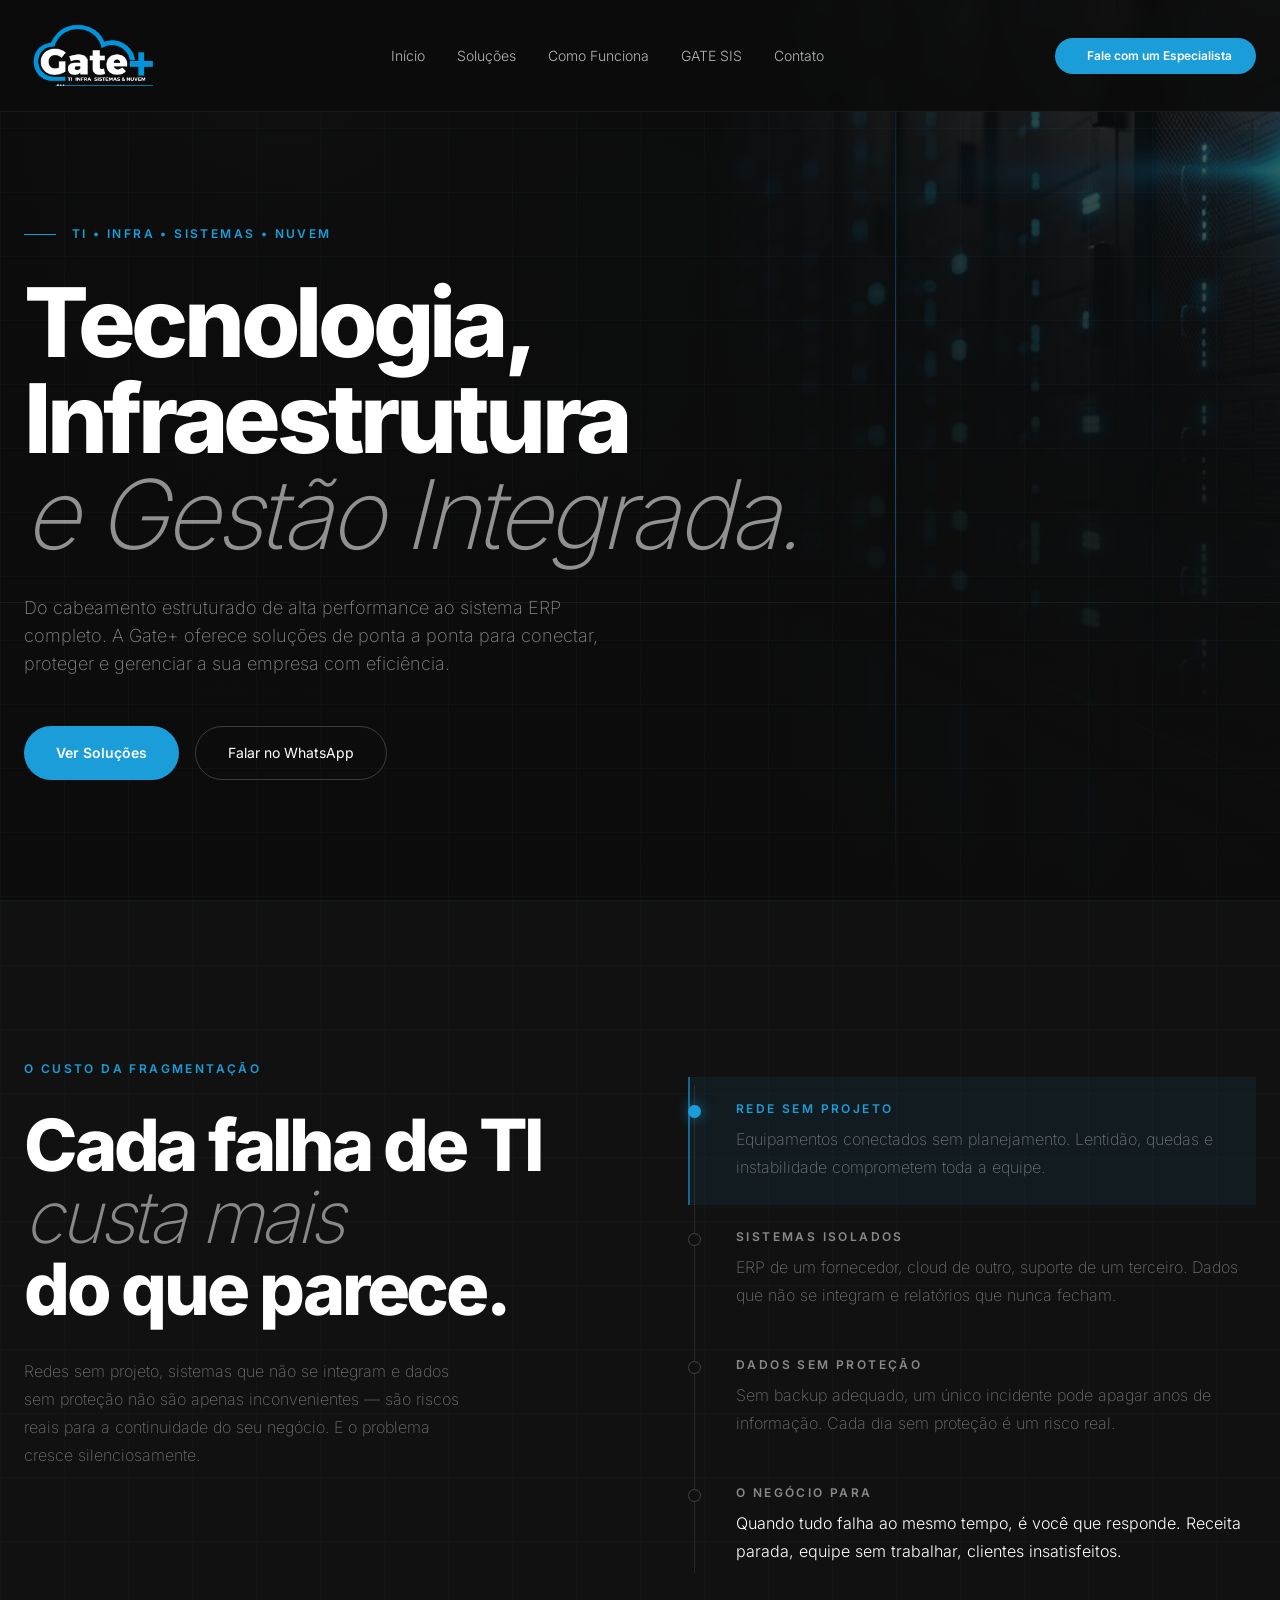
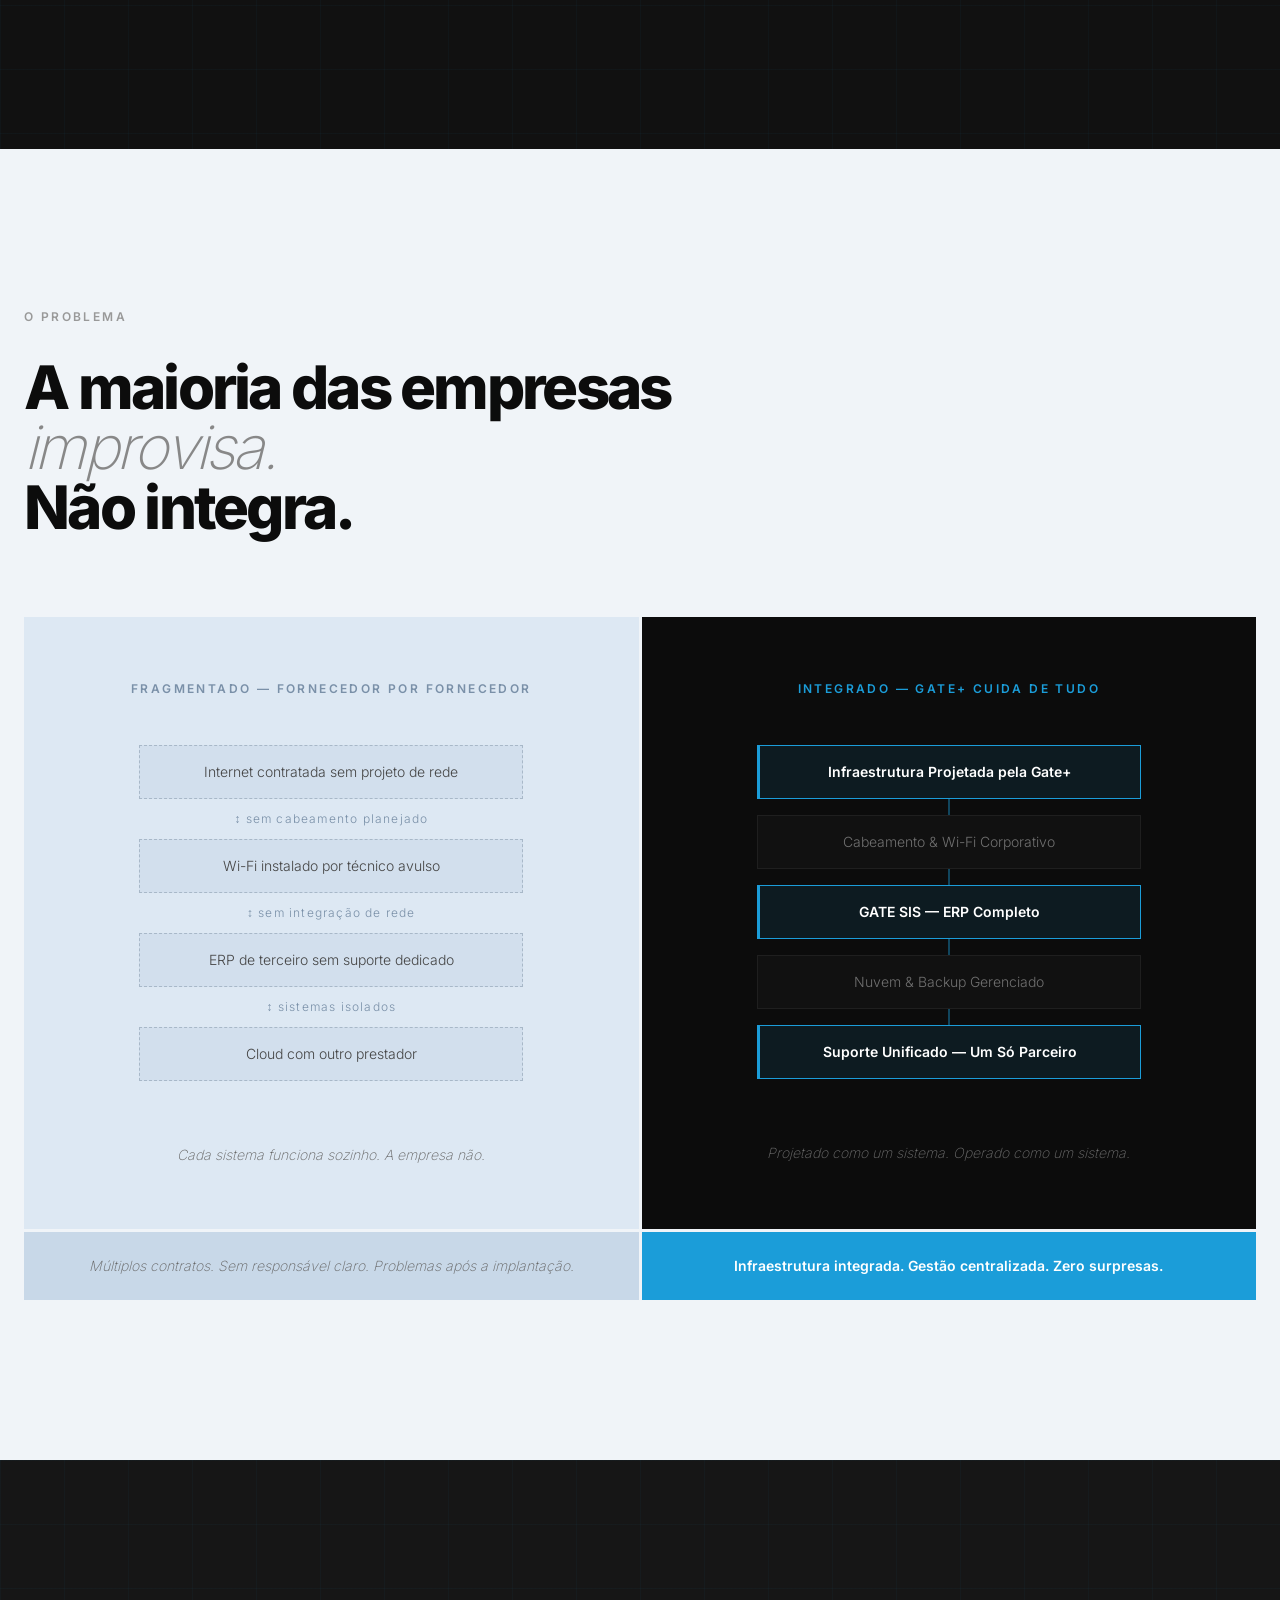
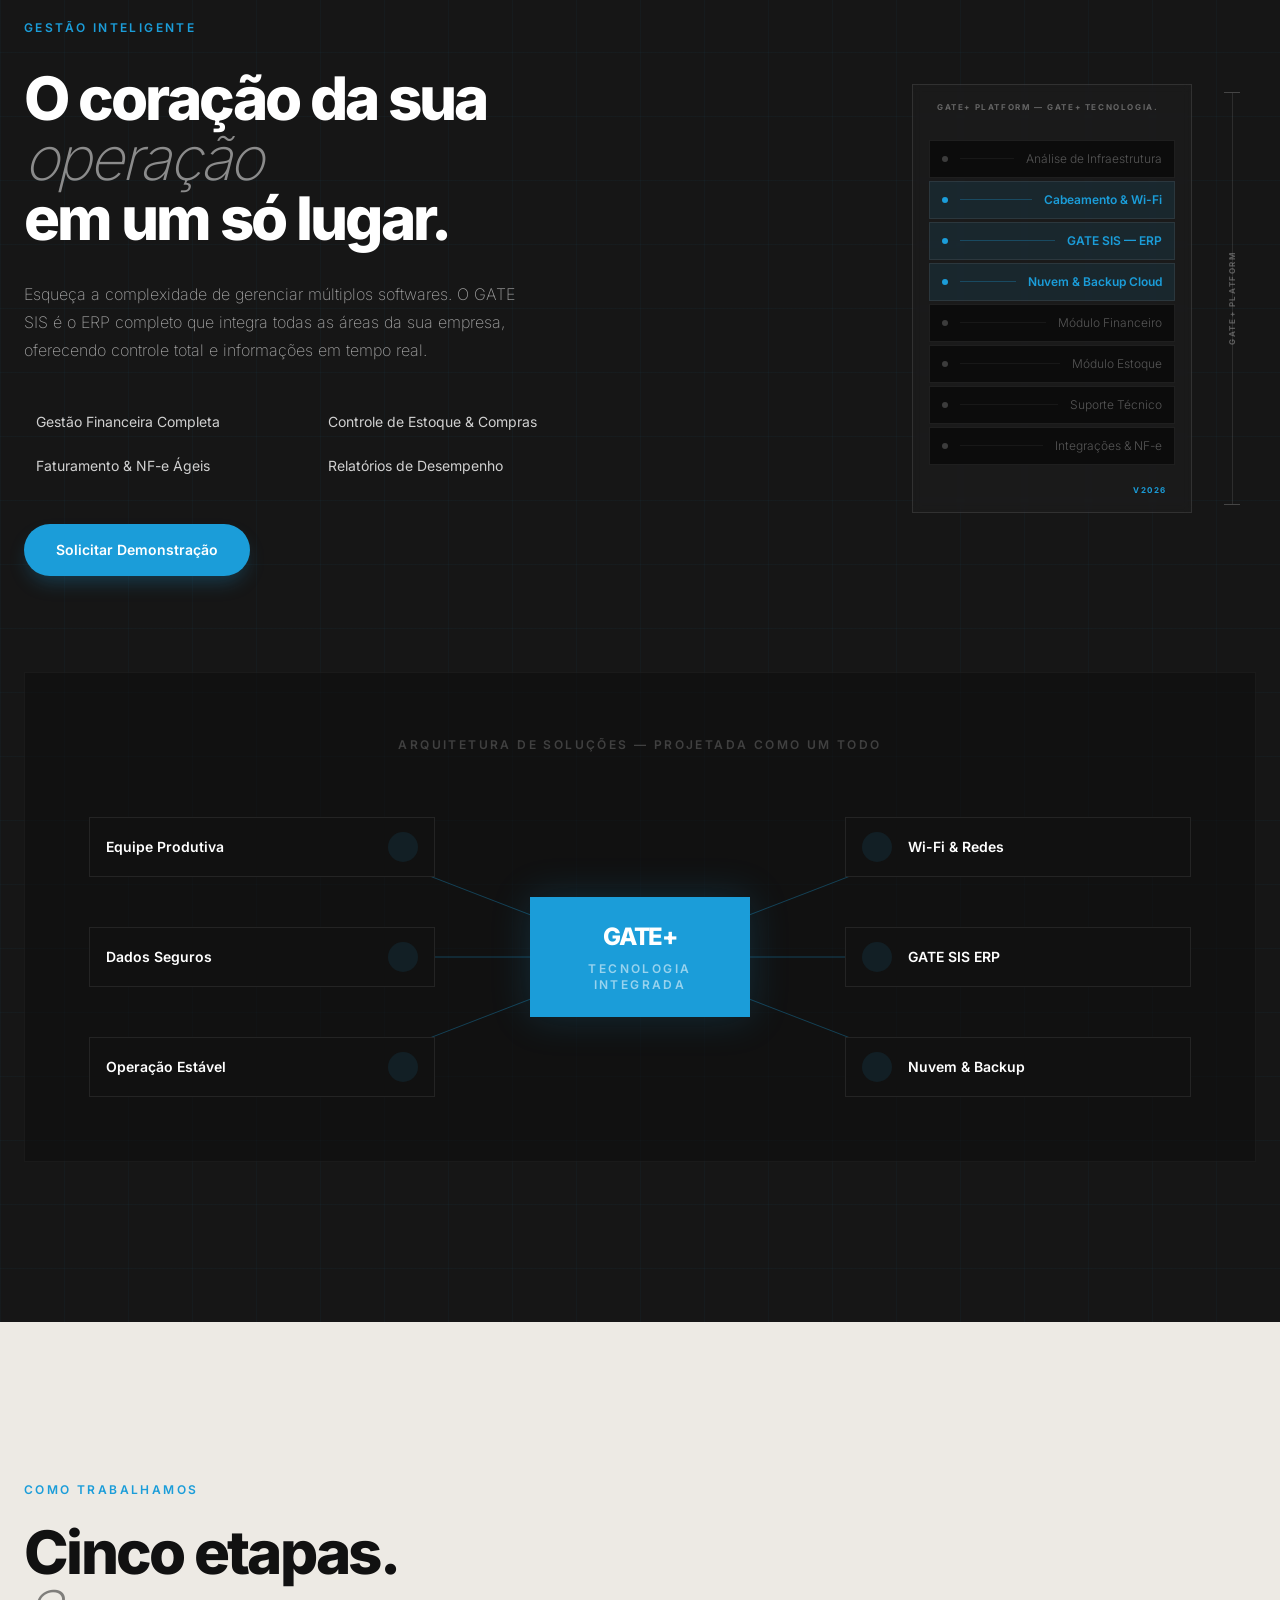
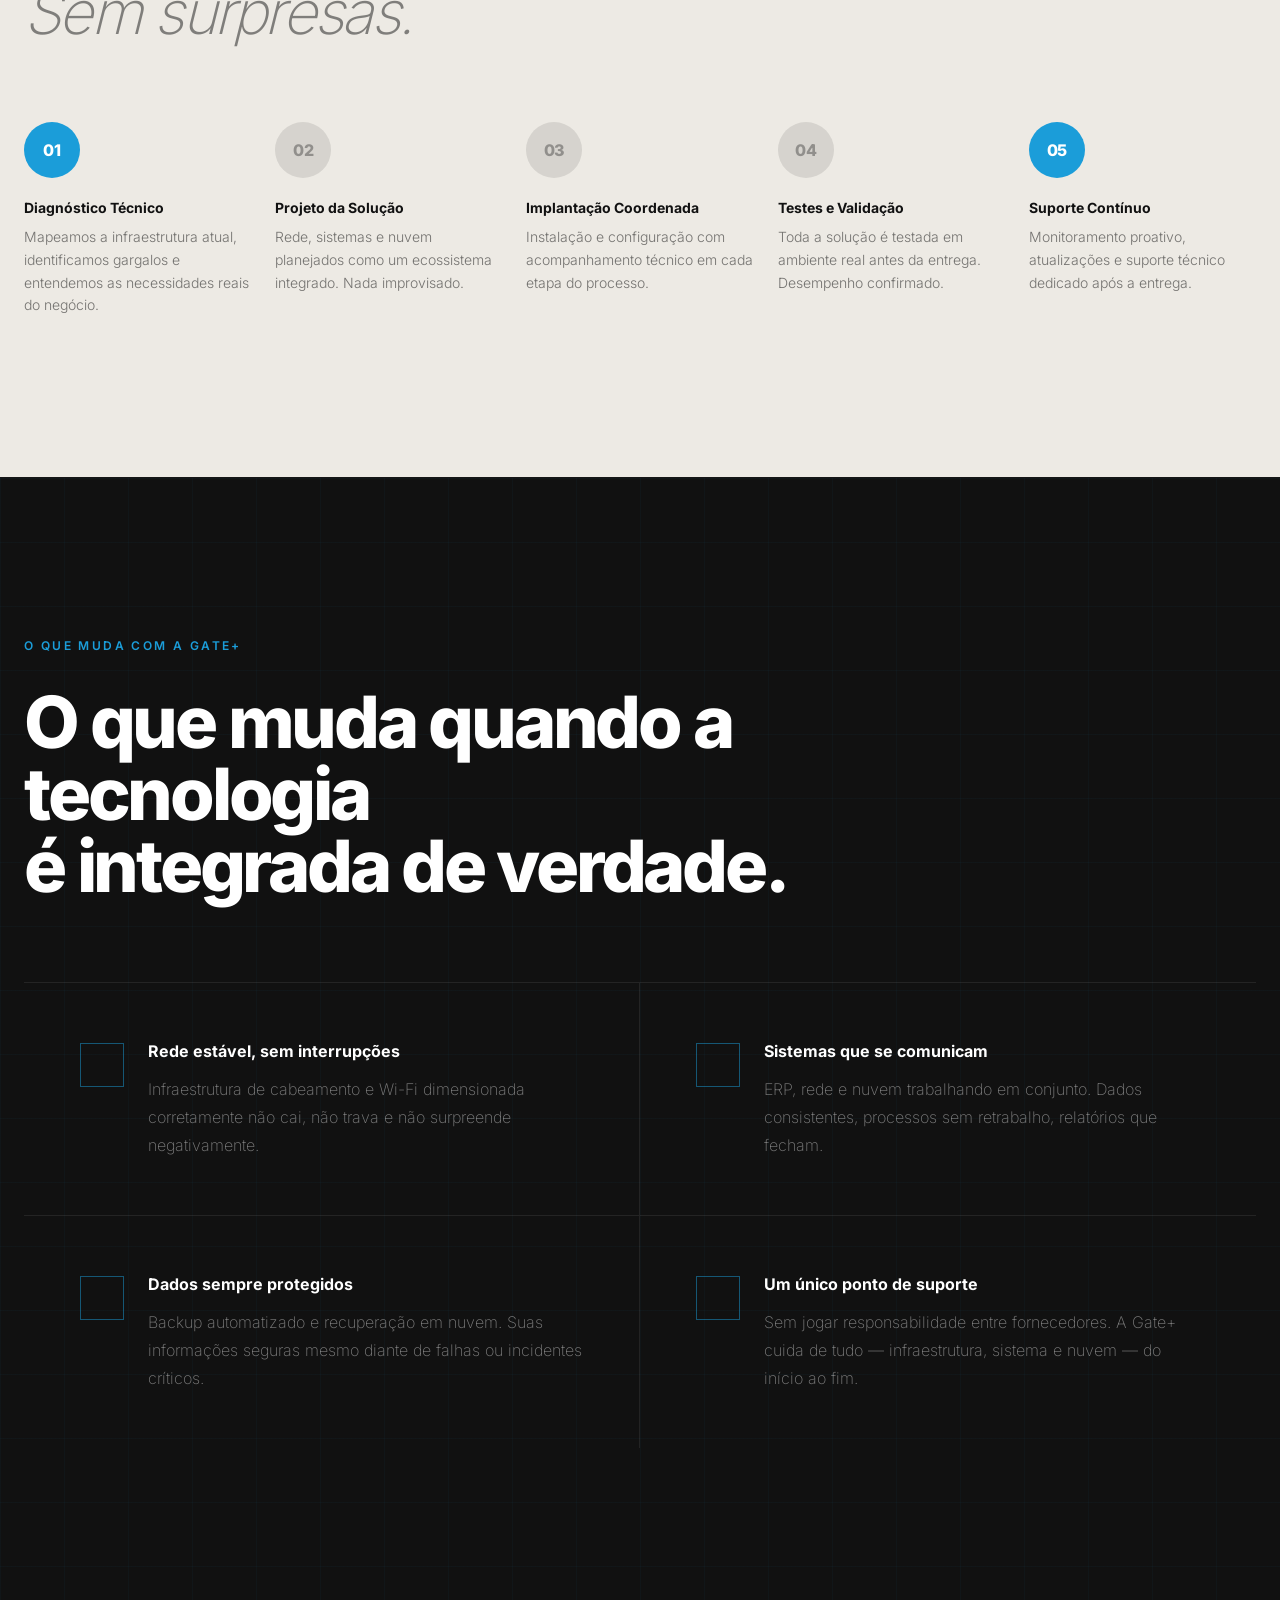
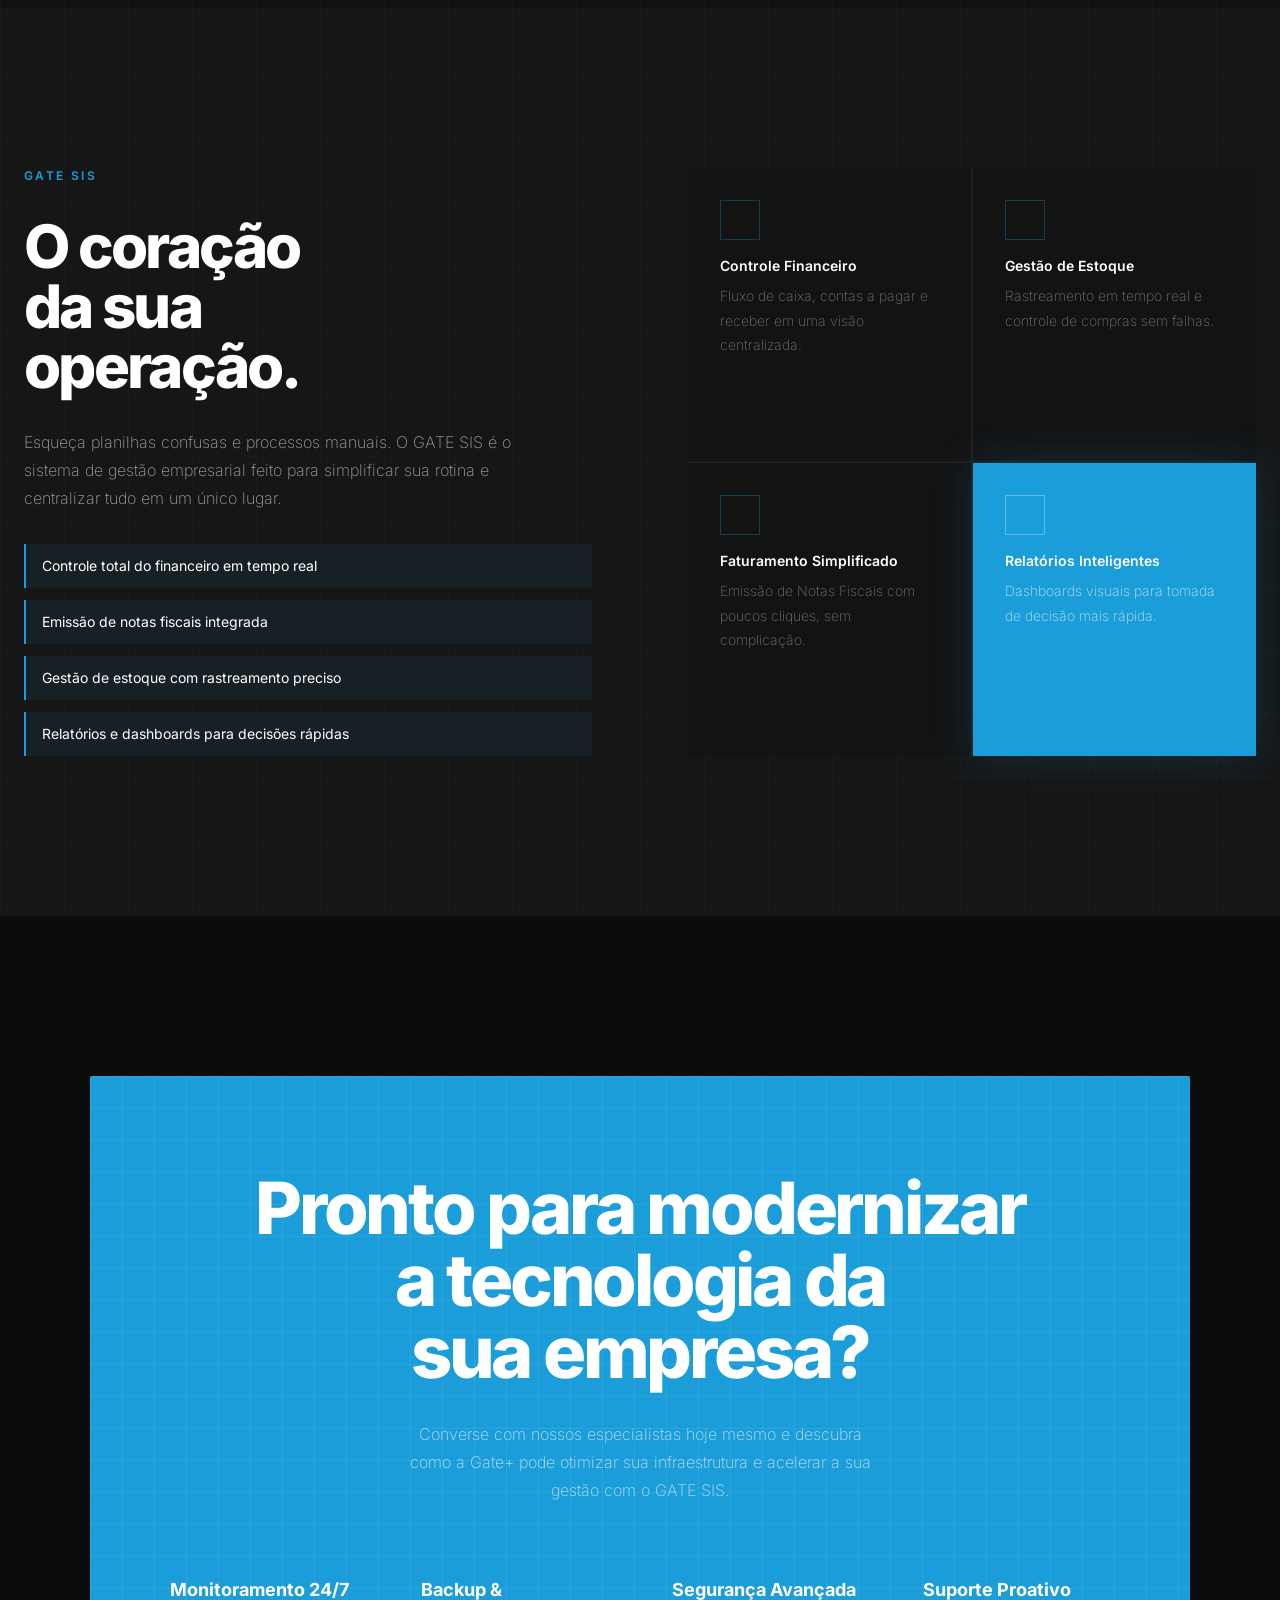
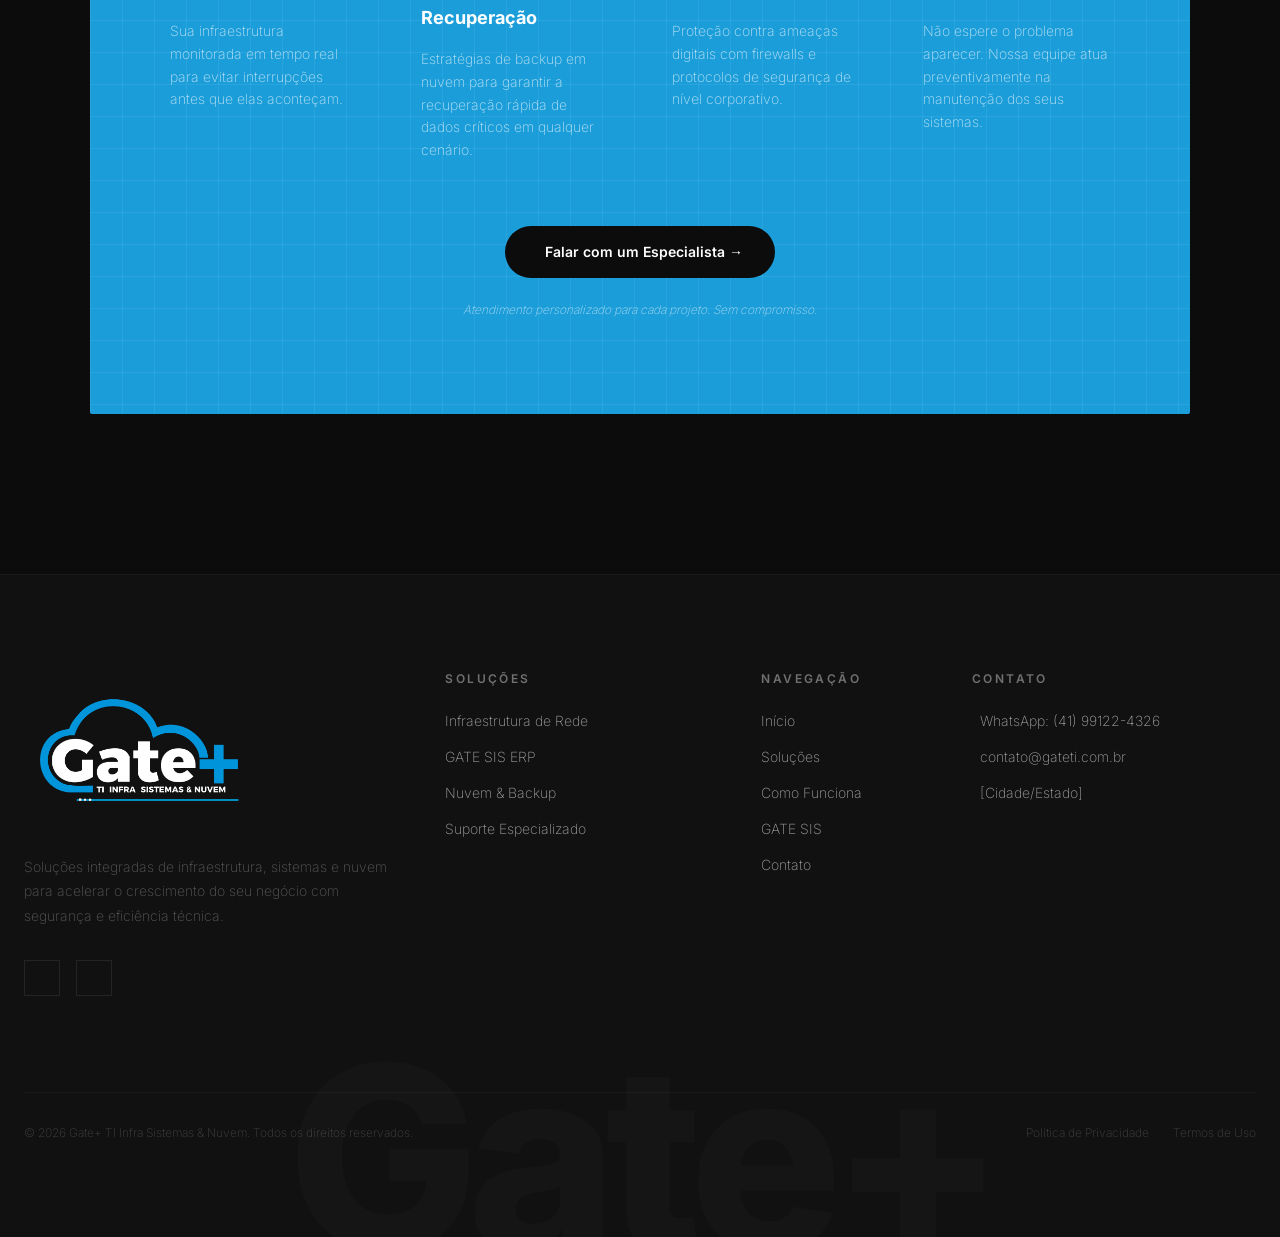
==== commit 9b98f428: "style: standardize diagram boxes and add spacing" ====
--- a/index.html
+++ b/index.html
@@ -297,7 +297,7 @@
         <div class="max-w-[90rem] mx-auto px-6 relative z-10">
 
             <!-- Top Grid: Text + Rack Panel -->
-            <div class="grid grid-cols-1 lg:grid-cols-2 gap-16 lg:gap-32 items-center">
+            <div class="grid grid-cols-1 lg:grid-cols-2 gap-16 lg:gap-32 items-center mb-24">
                 <div class="reveal">
                     <span class="font-semibold tracking-[0.2em] uppercase text-xs text-[#1B9DD9] mb-8 block">Gestão Inteligente</span>
                     <h2 class="text-5xl md:text-6xl font-extrabold tracking-[-0.045em] leading-[0.95] mb-8 text-white">
@@ -425,22 +425,25 @@
 
                     <!-- Inputs -->
                     <div class="flex flex-col justify-between h-[280px] z-10">
-                        <div class="flex items-center gap-4 border border-white/[0.08] bg-[#111111] p-4 h-[60px]">
-                            <span class="text-sm font-semibold text-white">Equipe Produtiva</span>
-                            <div class="w-[30px] h-[30px] rounded-full bg-[#1B9DD9]/20 flex items-center justify-center shrink-0">
-                                <iconify-icon icon="solar:users-group-two-rounded-linear" class="text-[#1B9DD9]"></iconify-icon>
-                            </div>
-                        </div>
-                        <div class="flex items-center gap-4 border border-white/[0.08] bg-[#111111] p-4 h-[60px]">
-                            <span class="text-sm font-semibold text-white">Dados Seguros</span>
-                            <div class="w-[30px] h-[30px] rounded-full bg-[#1B9DD9]/20 flex items-center justify-center shrink-0">
-                                <iconify-icon icon="solar:lock-password-linear" class="text-[#1B9DD9]"></iconify-icon>
-                            </div>
-                        </div>
-                        <div class="flex items-center gap-4 border border-[#1B9DD9]/30 bg-[#1B9DD9]/5 p-4 h-[60px]">
-                            <span class="text-sm font-bold text-[#1B9DD9]">Operação Estável</span>
-                            <div class="w-[30px] h-[30px] rounded-full bg-[#1B9DD9] flex items-center justify-center shrink-0">
-                                <iconify-icon icon="solar:verified-check-bold" class="text-white"></iconify-icon>
+                        <!-- Box 1 -->
+                        <div class="flex items-center justify-between gap-4 border border-white/[0.08] bg-[#111111] p-4 h-[60px] group transition-all duration-300 hover:border-[#1B9DD9]/50 hover:bg-[#1B9DD9]/[0.02] cursor-default">
+                            <span class="text-sm font-semibold text-white group-hover:text-[#1B9DD9] transition-colors">Equipe Produtiva</span>
+                            <div class="w-[30px] h-[30px] rounded-full bg-[#1B9DD9]/10 group-hover:bg-[#1B9DD9] flex items-center justify-center shrink-0 transition-all">
+                                <iconify-icon icon="solar:users-group-two-rounded-linear" class="text-[#1B9DD9] group-hover:text-white transition-colors"></iconify-icon>
+                            </div>
+                        </div>
+                        <!-- Box 2 -->
+                        <div class="flex items-center justify-between gap-4 border border-white/[0.08] bg-[#111111] p-4 h-[60px] group transition-all duration-300 hover:border-[#1B9DD9]/50 hover:bg-[#1B9DD9]/[0.02] cursor-default">
+                            <span class="text-sm font-semibold text-white group-hover:text-[#1B9DD9] transition-colors">Dados Seguros</span>
+                            <div class="w-[30px] h-[30px] rounded-full bg-[#1B9DD9]/10 group-hover:bg-[#1B9DD9] flex items-center justify-center shrink-0 transition-all">
+                                <iconify-icon icon="solar:lock-password-linear" class="text-[#1B9DD9] group-hover:text-white transition-colors"></iconify-icon>
+                            </div>
+                        </div>
+                        <!-- Box 3 -->
+                        <div class="flex items-center justify-between gap-4 border border-white/[0.08] bg-[#111111] p-4 h-[60px] group transition-all duration-300 hover:border-[#1B9DD9]/50 hover:bg-[#1B9DD9]/[0.02] cursor-default">
+                            <span class="text-sm font-semibold text-white group-hover:text-[#1B9DD9] transition-colors">Operação Estável</span>
+                            <div class="w-[30px] h-[30px] rounded-full bg-[#1B9DD9]/10 group-hover:bg-[#1B9DD9] flex items-center justify-center shrink-0 transition-all">
+                                <iconify-icon icon="solar:verified-check-bold" class="text-[#1B9DD9] group-hover:text-white transition-colors"></iconify-icon>
                             </div>
                         </div>
                     </div>
@@ -455,23 +458,26 @@
 
                     <!-- Outputs -->
                     <div class="flex flex-col justify-between h-[280px] z-10">
-                        <div class="flex items-center gap-4 border border-white/[0.08] bg-[#111111] p-4 h-[60px]">
-                            <div class="w-[30px] h-[30px] rounded-full bg-white/[0.06] flex items-center justify-center shrink-0">
-                                <iconify-icon icon="solar:wifi-linear" class="text-white/80"></iconify-icon>
-                            </div>
-                            <span class="text-sm font-normal text-white/50">Wi-Fi & Redes</span>
-                        </div>
-                        <div class="flex items-center gap-4 border border-white/[0.08] bg-[#111111] p-4 h-[60px]">
-                            <div class="w-[30px] h-[30px] rounded-full bg-white/[0.06] flex items-center justify-center shrink-0">
-                                <iconify-icon icon="solar:chart-2-linear" class="text-white/80"></iconify-icon>
-                            </div>
-                            <span class="text-sm font-normal text-white/50">GATE SIS ERP</span>
-                        </div>
-                        <div class="flex items-center gap-4 border border-white/[0.08] bg-[#111111] p-4 h-[60px]">
-                            <div class="w-[30px] h-[30px] rounded-full bg-white/[0.06] flex items-center justify-center shrink-0">
-                                <iconify-icon icon="solar:cloud-storage-linear" class="text-white/80"></iconify-icon>
-                            </div>
-                            <span class="text-sm font-normal text-white/50">Nuvem & Backup</span>
+                        <!-- Box 4 -->
+                        <div class="flex items-center gap-4 border border-white/[0.08] bg-[#111111] p-4 h-[60px] group transition-all duration-300 hover:border-[#1B9DD9]/50 hover:bg-[#1B9DD9]/[0.02] cursor-default">
+                            <div class="w-[30px] h-[30px] rounded-full bg-[#1B9DD9]/10 group-hover:bg-[#1B9DD9] flex items-center justify-center shrink-0 transition-all">
+                                <iconify-icon icon="solar:wifi-linear" class="text-[#1B9DD9] group-hover:text-white transition-colors"></iconify-icon>
+                            </div>
+                            <span class="text-sm font-semibold text-white group-hover:text-[#1B9DD9] transition-colors">Wi-Fi & Redes</span>
+                        </div>
+                        <!-- Box 5 -->
+                        <div class="flex items-center gap-4 border border-white/[0.08] bg-[#111111] p-4 h-[60px] group transition-all duration-300 hover:border-[#1B9DD9]/50 hover:bg-[#1B9DD9]/[0.02] cursor-default">
+                            <div class="w-[30px] h-[30px] rounded-full bg-[#1B9DD9]/10 group-hover:bg-[#1B9DD9] flex items-center justify-center shrink-0 transition-all">
+                                <iconify-icon icon="solar:chart-2-linear" class="text-[#1B9DD9] group-hover:text-white transition-colors"></iconify-icon>
+                            </div>
+                            <span class="text-sm font-semibold text-white group-hover:text-[#1B9DD9] transition-colors">GATE SIS ERP</span>
+                        </div>
+                        <!-- Box 6 -->
+                        <div class="flex items-center gap-4 border border-white/[0.08] bg-[#111111] p-4 h-[60px] group transition-all duration-300 hover:border-[#1B9DD9]/50 hover:bg-[#1B9DD9]/[0.02] cursor-default">
+                            <div class="w-[30px] h-[30px] rounded-full bg-[#1B9DD9]/10 group-hover:bg-[#1B9DD9] flex items-center justify-center shrink-0 transition-all">
+                                <iconify-icon icon="solar:cloud-storage-linear" class="text-[#1B9DD9] group-hover:text-white transition-colors"></iconify-icon>
+                            </div>
+                            <span class="text-sm font-semibold text-white group-hover:text-[#1B9DD9] transition-colors">Nuvem & Backup</span>
                         </div>
                     </div>
 
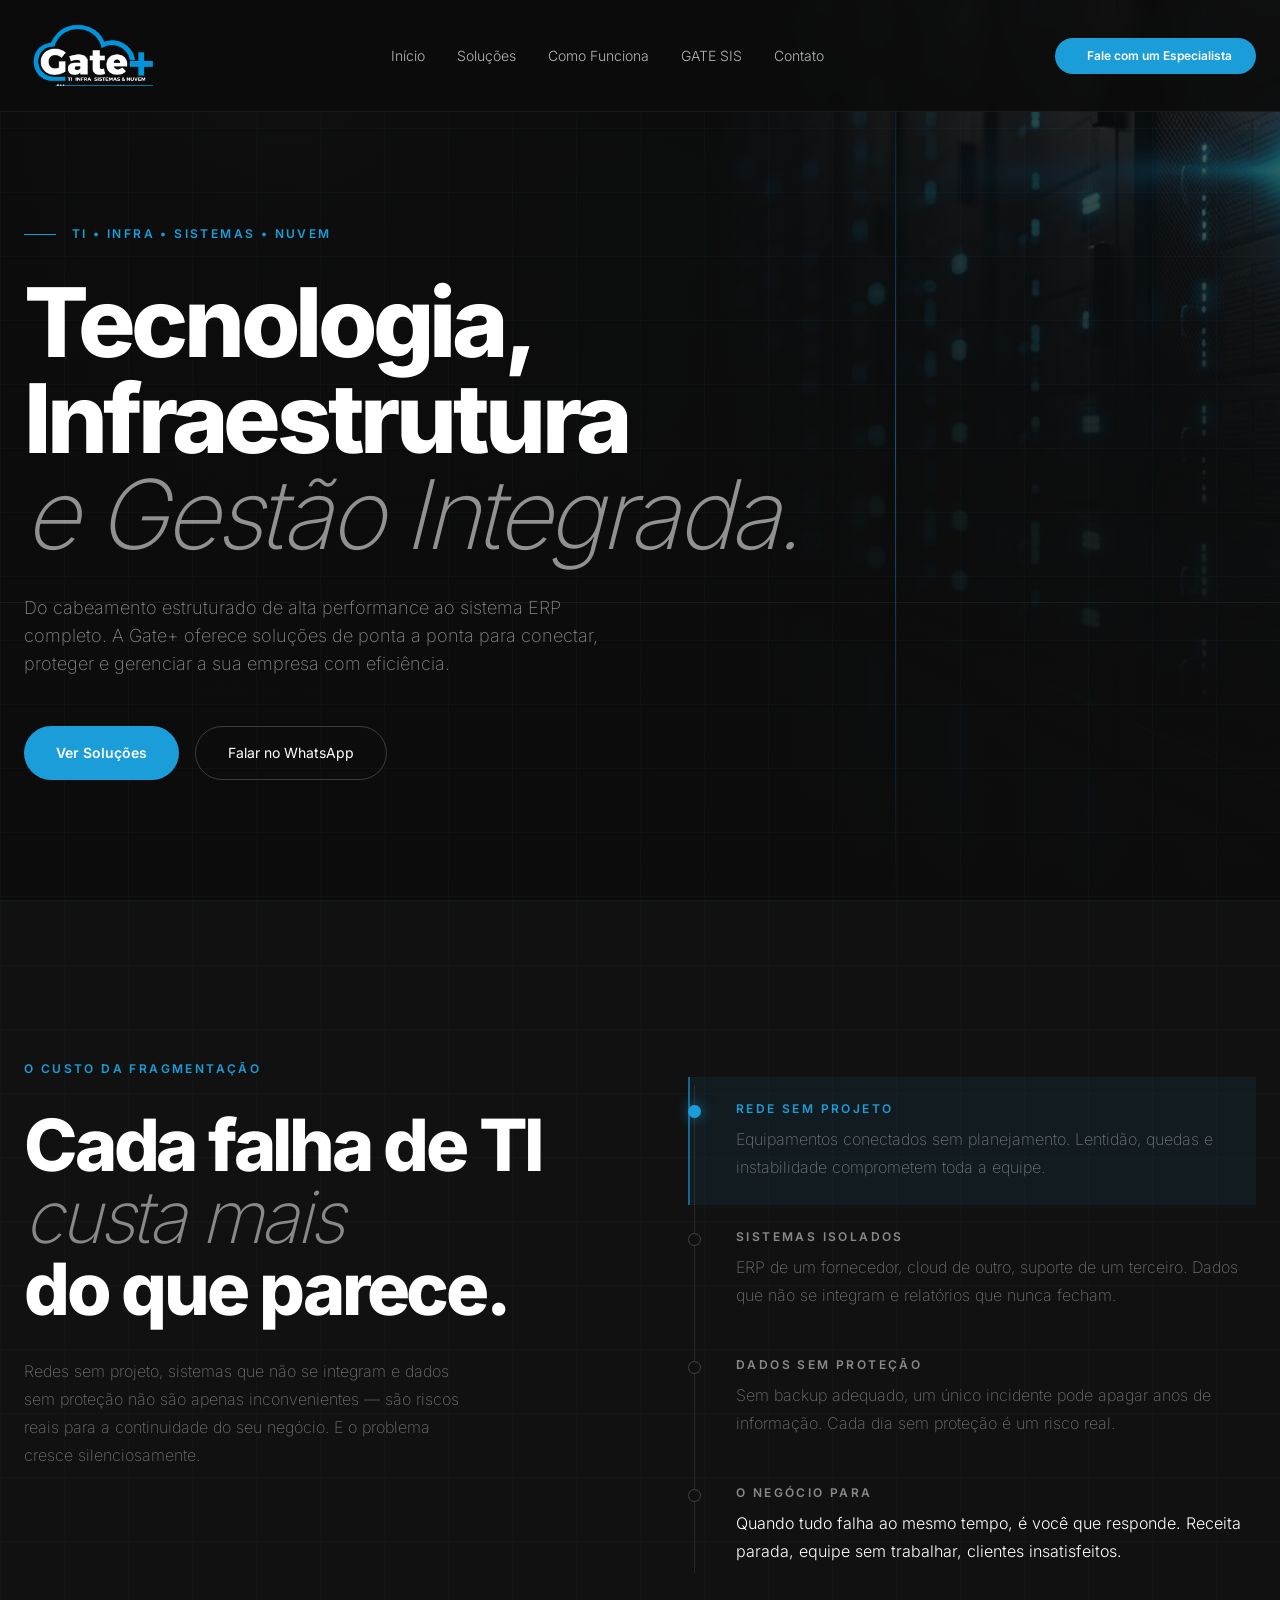
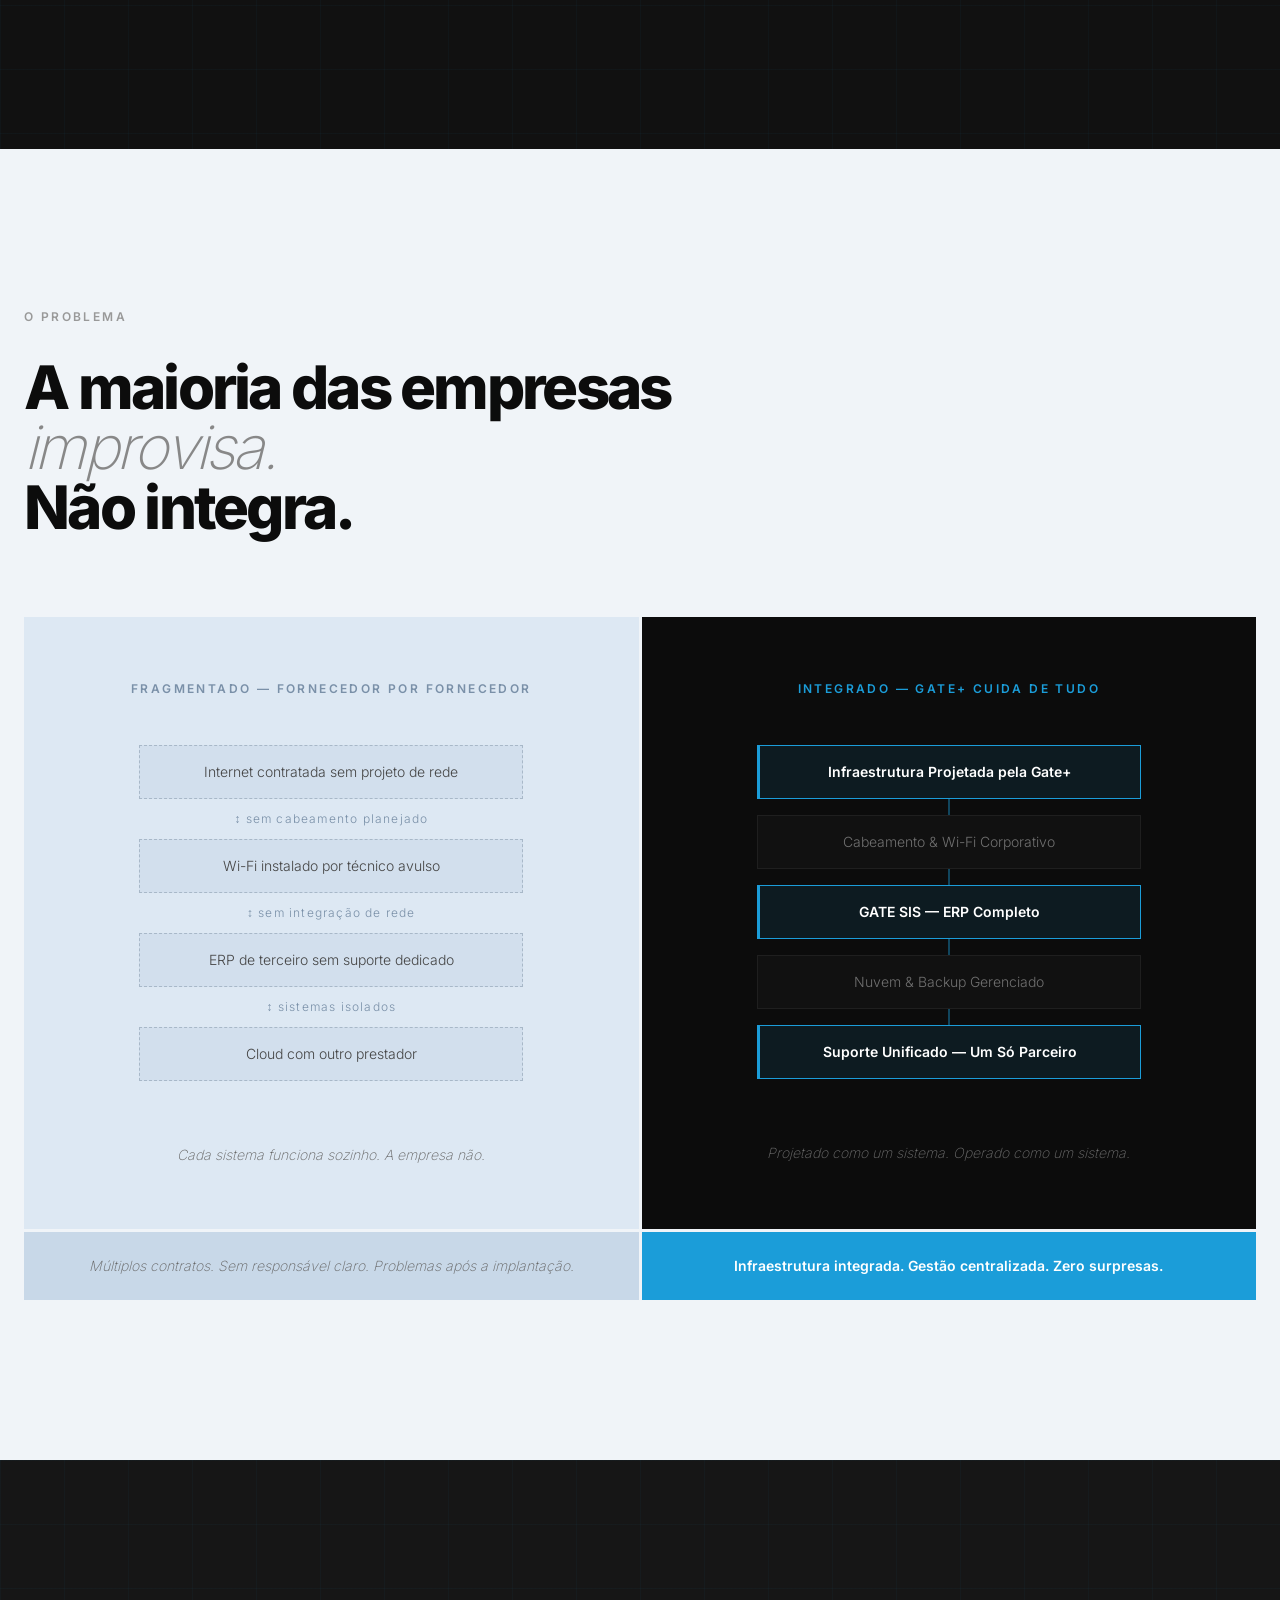
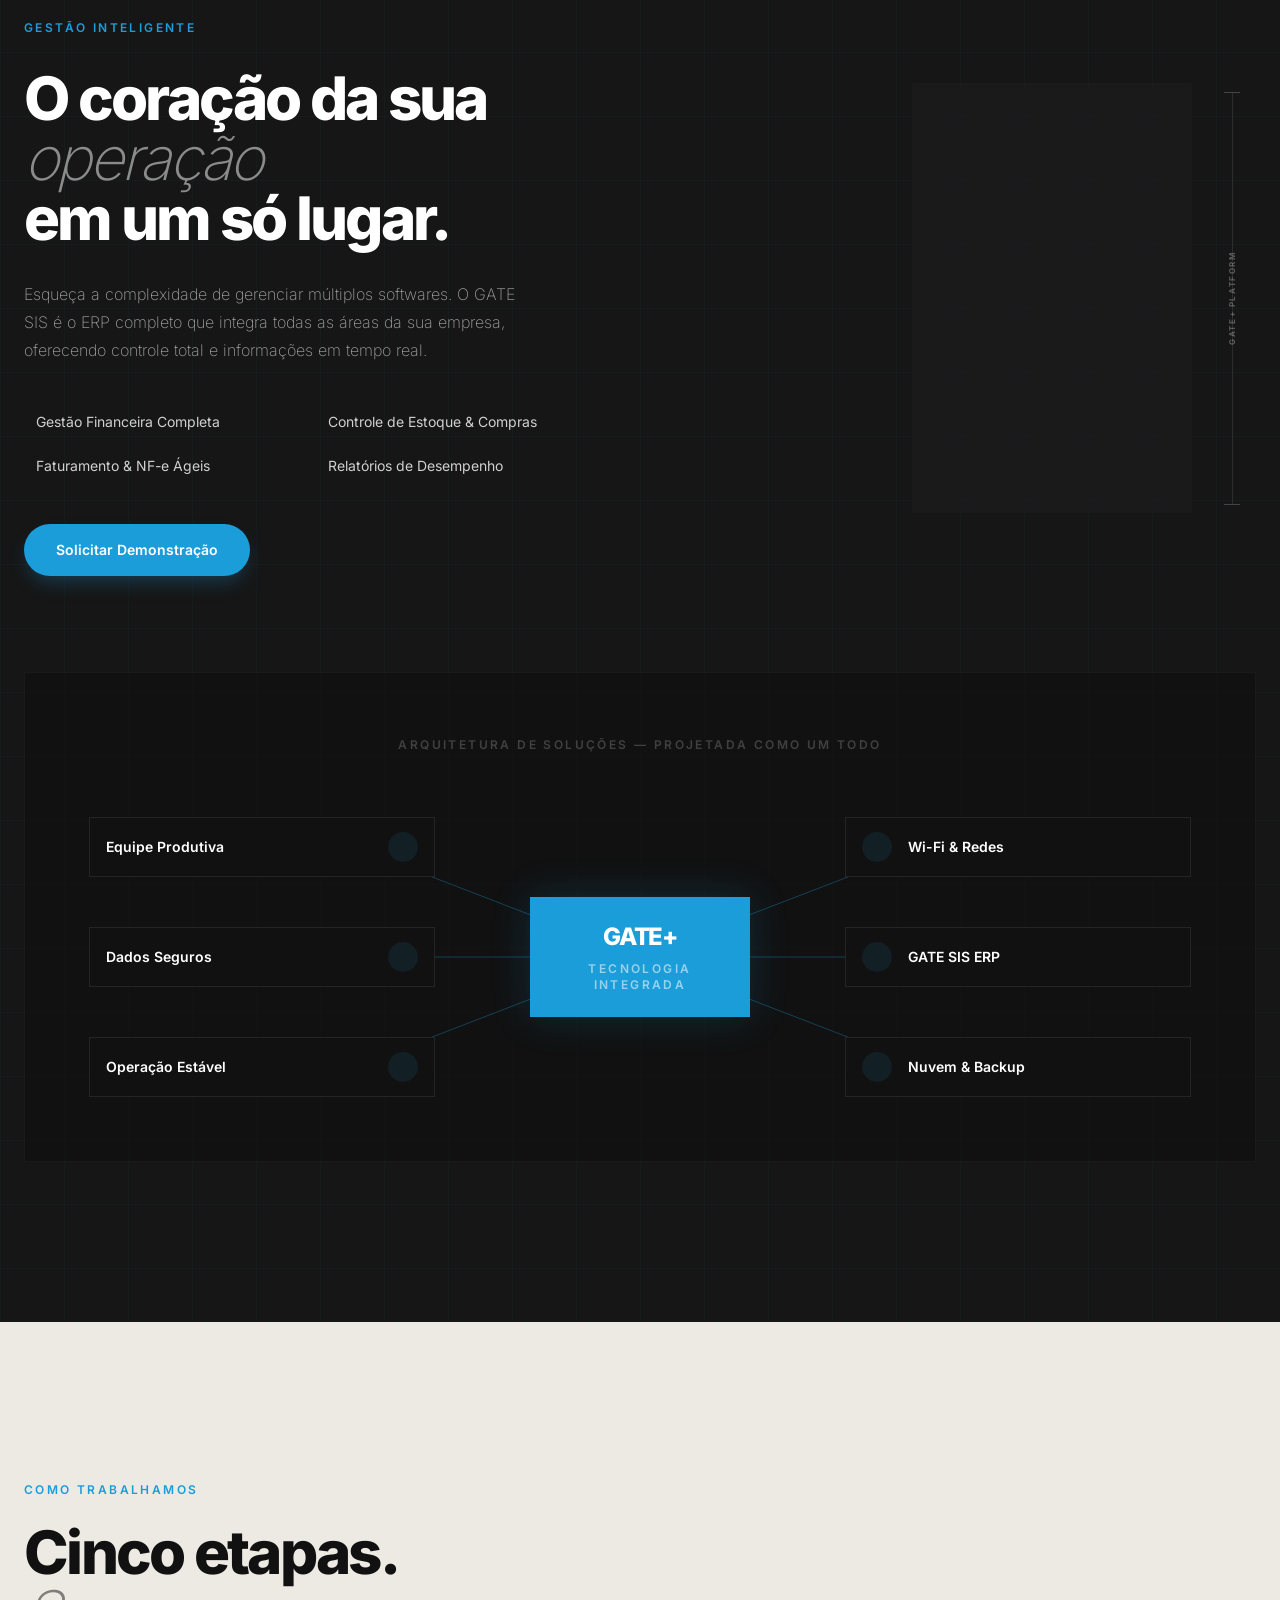
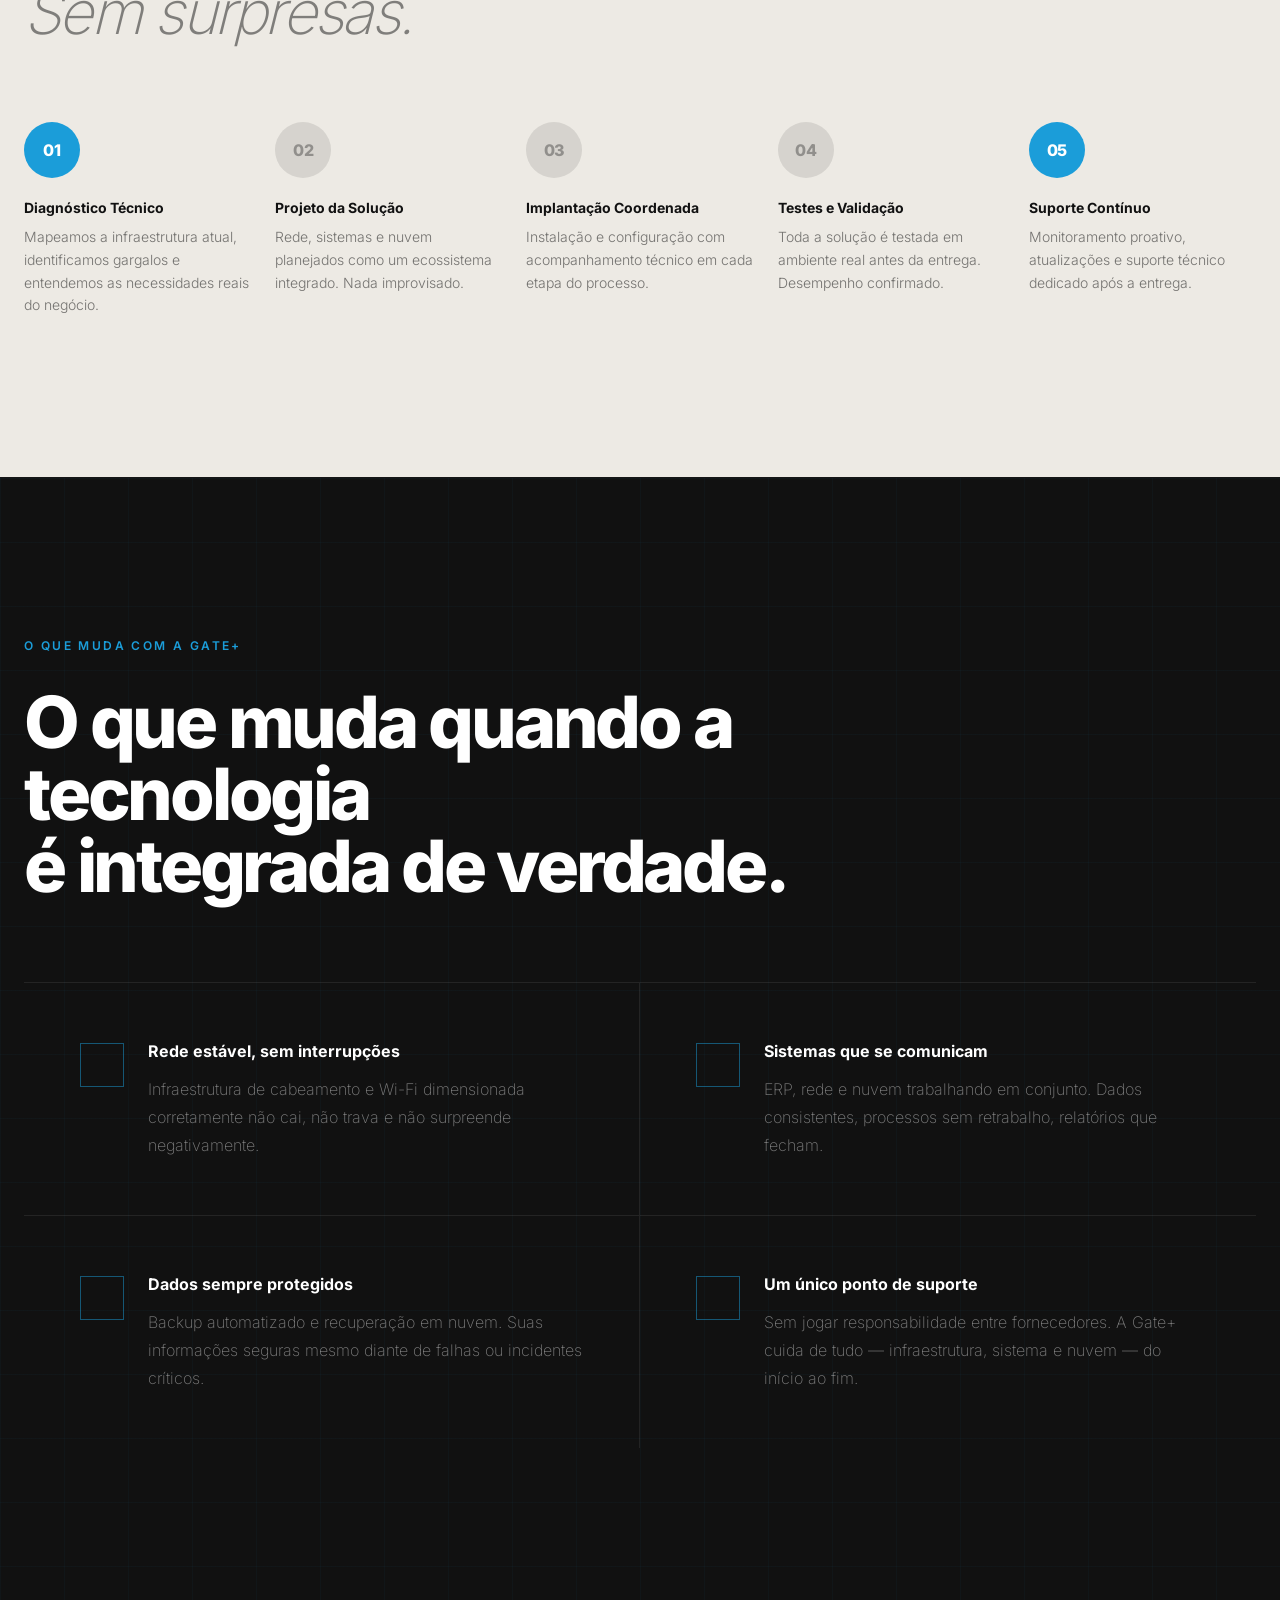
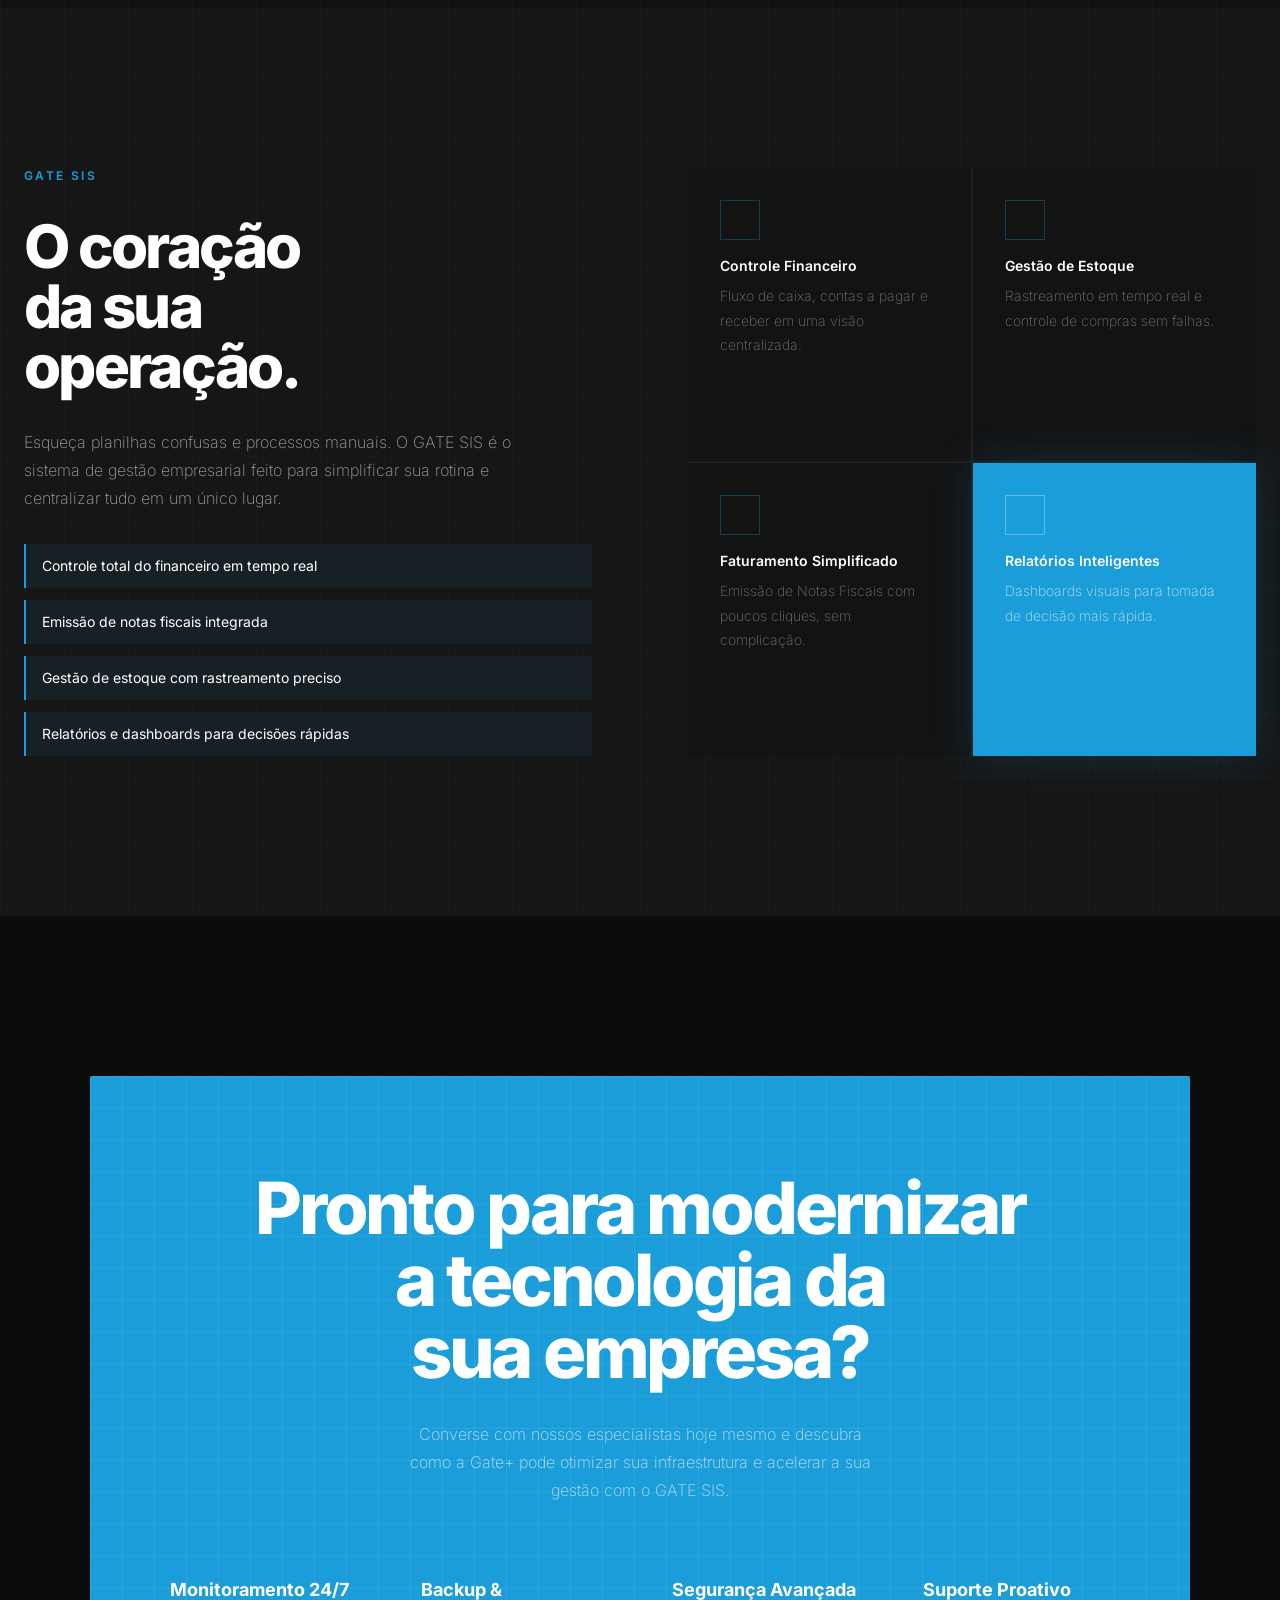
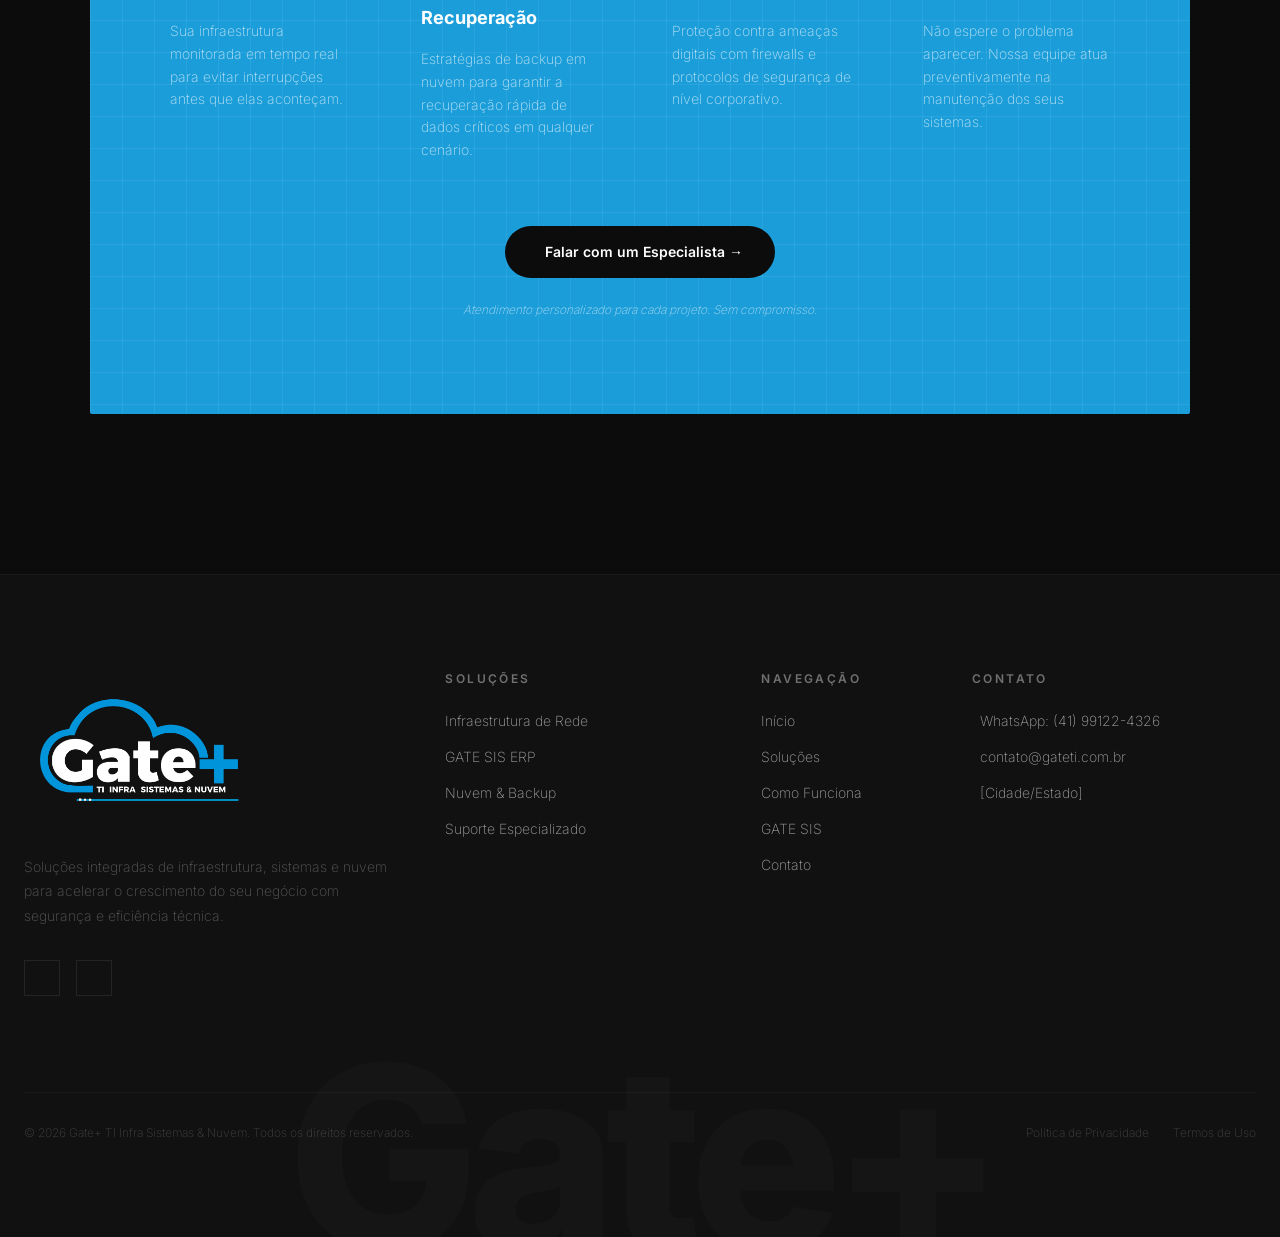
==== commit 8b0c69d7: "style: final standardization of diagram boxes with solid blue hover" ====
--- a/index.html
+++ b/index.html
@@ -426,24 +426,24 @@
                     <!-- Inputs -->
                     <div class="flex flex-col justify-between h-[280px] z-10">
                         <!-- Box 1 -->
-                        <div class="flex items-center justify-between gap-4 border border-white/[0.08] bg-[#111111] p-4 h-[60px] group transition-all duration-300 hover:border-[#1B9DD9]/50 hover:bg-[#1B9DD9]/[0.02] cursor-default">
-                            <span class="text-sm font-semibold text-white group-hover:text-[#1B9DD9] transition-colors">Equipe Produtiva</span>
-                            <div class="w-[30px] h-[30px] rounded-full bg-[#1B9DD9]/10 group-hover:bg-[#1B9DD9] flex items-center justify-center shrink-0 transition-all">
-                                <iconify-icon icon="solar:users-group-two-rounded-linear" class="text-[#1B9DD9] group-hover:text-white transition-colors"></iconify-icon>
+                        <div class="flex items-center justify-between gap-4 border border-white/[0.08] bg-[#111111] p-4 h-[60px] group transition-all duration-300 hover:border-[#1B9DD9] hover:bg-[#1B9DD9] cursor-default">
+                            <span class="text-sm font-semibold text-white transition-colors">Equipe Produtiva</span>
+                            <div class="w-[30px] h-[30px] rounded-full bg-[#1B9DD9]/10 group-hover:bg-white flex items-center justify-center shrink-0 transition-all">
+                                <iconify-icon icon="solar:users-group-two-rounded-linear" class="text-[#1B9DD9] transition-colors"></iconify-icon>
                             </div>
                         </div>
                         <!-- Box 2 -->
-                        <div class="flex items-center justify-between gap-4 border border-white/[0.08] bg-[#111111] p-4 h-[60px] group transition-all duration-300 hover:border-[#1B9DD9]/50 hover:bg-[#1B9DD9]/[0.02] cursor-default">
-                            <span class="text-sm font-semibold text-white group-hover:text-[#1B9DD9] transition-colors">Dados Seguros</span>
-                            <div class="w-[30px] h-[30px] rounded-full bg-[#1B9DD9]/10 group-hover:bg-[#1B9DD9] flex items-center justify-center shrink-0 transition-all">
-                                <iconify-icon icon="solar:lock-password-linear" class="text-[#1B9DD9] group-hover:text-white transition-colors"></iconify-icon>
+                        <div class="flex items-center justify-between gap-4 border border-white/[0.08] bg-[#111111] p-4 h-[60px] group transition-all duration-300 hover:border-[#1B9DD9] hover:bg-[#1B9DD9] cursor-default">
+                            <span class="text-sm font-semibold text-white transition-colors">Dados Seguros</span>
+                            <div class="w-[30px] h-[30px] rounded-full bg-[#1B9DD9]/10 group-hover:bg-white flex items-center justify-center shrink-0 transition-all">
+                                <iconify-icon icon="solar:lock-password-linear" class="text-[#1B9DD9] transition-colors"></iconify-icon>
                             </div>
                         </div>
                         <!-- Box 3 -->
-                        <div class="flex items-center justify-between gap-4 border border-white/[0.08] bg-[#111111] p-4 h-[60px] group transition-all duration-300 hover:border-[#1B9DD9]/50 hover:bg-[#1B9DD9]/[0.02] cursor-default">
-                            <span class="text-sm font-semibold text-white group-hover:text-[#1B9DD9] transition-colors">Operação Estável</span>
-                            <div class="w-[30px] h-[30px] rounded-full bg-[#1B9DD9]/10 group-hover:bg-[#1B9DD9] flex items-center justify-center shrink-0 transition-all">
-                                <iconify-icon icon="solar:verified-check-bold" class="text-[#1B9DD9] group-hover:text-white transition-colors"></iconify-icon>
+                        <div class="flex items-center justify-between gap-4 border border-white/[0.08] bg-[#111111] p-4 h-[60px] group transition-all duration-300 hover:border-[#1B9DD9] hover:bg-[#1B9DD9] cursor-default">
+                            <span class="text-sm font-semibold text-white transition-colors">Operação Estável</span>
+                            <div class="w-[30px] h-[30px] rounded-full bg-[#1B9DD9]/10 group-hover:bg-white flex items-center justify-center shrink-0 transition-all">
+                                <iconify-icon icon="solar:verified-check-bold" class="text-[#1B9DD9] transition-colors"></iconify-icon>
                             </div>
                         </div>
                     </div>
@@ -459,25 +459,25 @@
                     <!-- Outputs -->
                     <div class="flex flex-col justify-between h-[280px] z-10">
                         <!-- Box 4 -->
-                        <div class="flex items-center gap-4 border border-white/[0.08] bg-[#111111] p-4 h-[60px] group transition-all duration-300 hover:border-[#1B9DD9]/50 hover:bg-[#1B9DD9]/[0.02] cursor-default">
-                            <div class="w-[30px] h-[30px] rounded-full bg-[#1B9DD9]/10 group-hover:bg-[#1B9DD9] flex items-center justify-center shrink-0 transition-all">
-                                <iconify-icon icon="solar:wifi-linear" class="text-[#1B9DD9] group-hover:text-white transition-colors"></iconify-icon>
-                            </div>
-                            <span class="text-sm font-semibold text-white group-hover:text-[#1B9DD9] transition-colors">Wi-Fi & Redes</span>
+                        <div class="flex items-center gap-4 border border-white/[0.08] bg-[#111111] p-4 h-[60px] group transition-all duration-300 hover:border-[#1B9DD9] hover:bg-[#1B9DD9] cursor-default">
+                            <div class="w-[30px] h-[30px] rounded-full bg-[#1B9DD9]/10 group-hover:bg-white flex items-center justify-center shrink-0 transition-all">
+                                <iconify-icon icon="solar:wifi-router-linear" class="text-[#1B9DD9] transition-colors"></iconify-icon>
+                            </div>
+                            <span class="text-sm font-semibold text-white transition-colors">Wi-Fi & Redes</span>
                         </div>
                         <!-- Box 5 -->
-                        <div class="flex items-center gap-4 border border-white/[0.08] bg-[#111111] p-4 h-[60px] group transition-all duration-300 hover:border-[#1B9DD9]/50 hover:bg-[#1B9DD9]/[0.02] cursor-default">
-                            <div class="w-[30px] h-[30px] rounded-full bg-[#1B9DD9]/10 group-hover:bg-[#1B9DD9] flex items-center justify-center shrink-0 transition-all">
-                                <iconify-icon icon="solar:chart-2-linear" class="text-[#1B9DD9] group-hover:text-white transition-colors"></iconify-icon>
-                            </div>
-                            <span class="text-sm font-semibold text-white group-hover:text-[#1B9DD9] transition-colors">GATE SIS ERP</span>
+                        <div class="flex items-center gap-4 border border-white/[0.08] bg-[#111111] p-4 h-[60px] group transition-all duration-300 hover:border-[#1B9DD9] hover:bg-[#1B9DD9] cursor-default">
+                            <div class="w-[30px] h-[30px] rounded-full bg-[#1B9DD9]/10 group-hover:bg-white flex items-center justify-center shrink-0 transition-all">
+                                <iconify-icon icon="solar:chart-2-linear" class="text-[#1B9DD9] transition-colors"></iconify-icon>
+                            </div>
+                            <span class="text-sm font-semibold text-white transition-colors">GATE SIS ERP</span>
                         </div>
                         <!-- Box 6 -->
-                        <div class="flex items-center gap-4 border border-white/[0.08] bg-[#111111] p-4 h-[60px] group transition-all duration-300 hover:border-[#1B9DD9]/50 hover:bg-[#1B9DD9]/[0.02] cursor-default">
-                            <div class="w-[30px] h-[30px] rounded-full bg-[#1B9DD9]/10 group-hover:bg-[#1B9DD9] flex items-center justify-center shrink-0 transition-all">
-                                <iconify-icon icon="solar:cloud-storage-linear" class="text-[#1B9DD9] group-hover:text-white transition-colors"></iconify-icon>
-                            </div>
-                            <span class="text-sm font-semibold text-white group-hover:text-[#1B9DD9] transition-colors">Nuvem & Backup</span>
+                        <div class="flex items-center gap-4 border border-white/[0.08] bg-[#111111] p-4 h-[60px] group transition-all duration-300 hover:border-[#1B9DD9] hover:bg-[#1B9DD9] cursor-default">
+                            <div class="w-[30px] h-[30px] rounded-full bg-[#1B9DD9]/10 group-hover:bg-white flex items-center justify-center shrink-0 transition-all">
+                                <iconify-icon icon="solar:cloud-storage-linear" class="text-[#1B9DD9] transition-colors"></iconify-icon>
+                            </div>
+                            <span class="text-sm font-semibold text-white transition-colors">Nuvem & Backup</span>
                         </div>
                     </div>
 
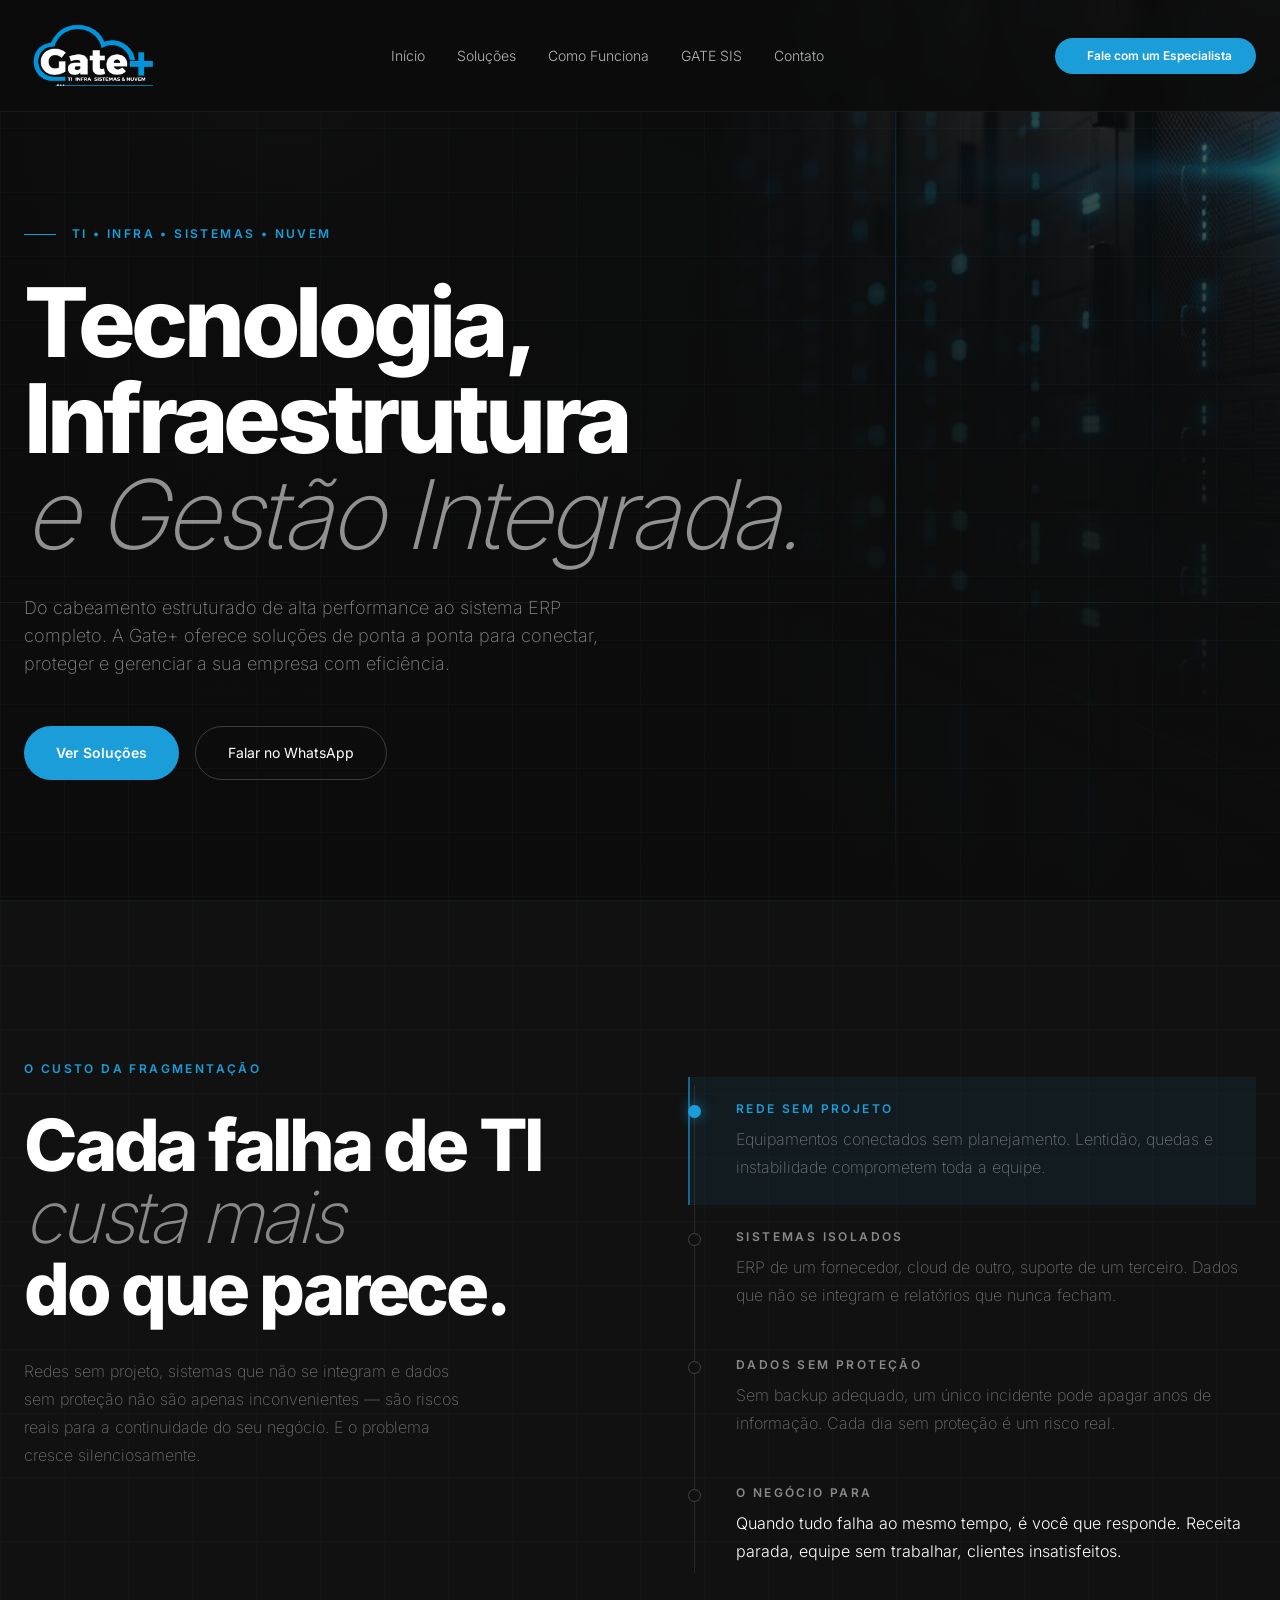
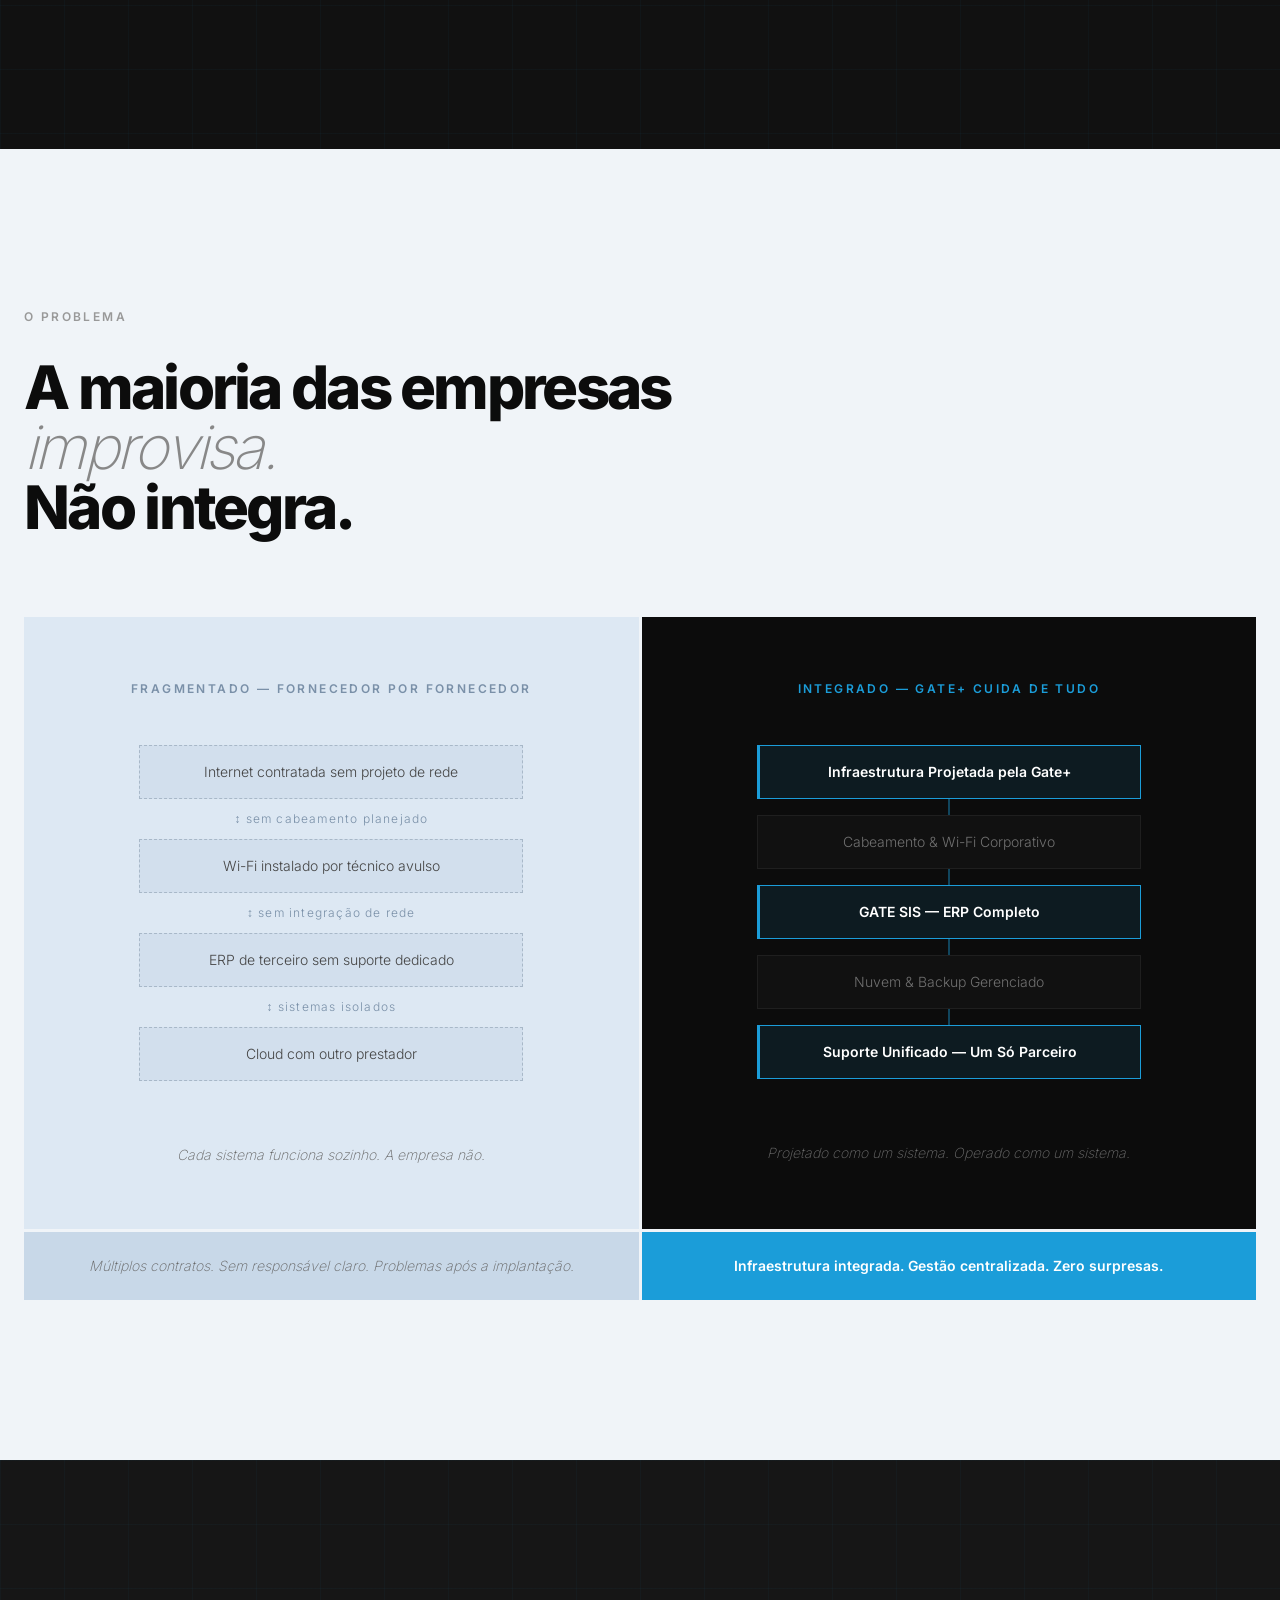
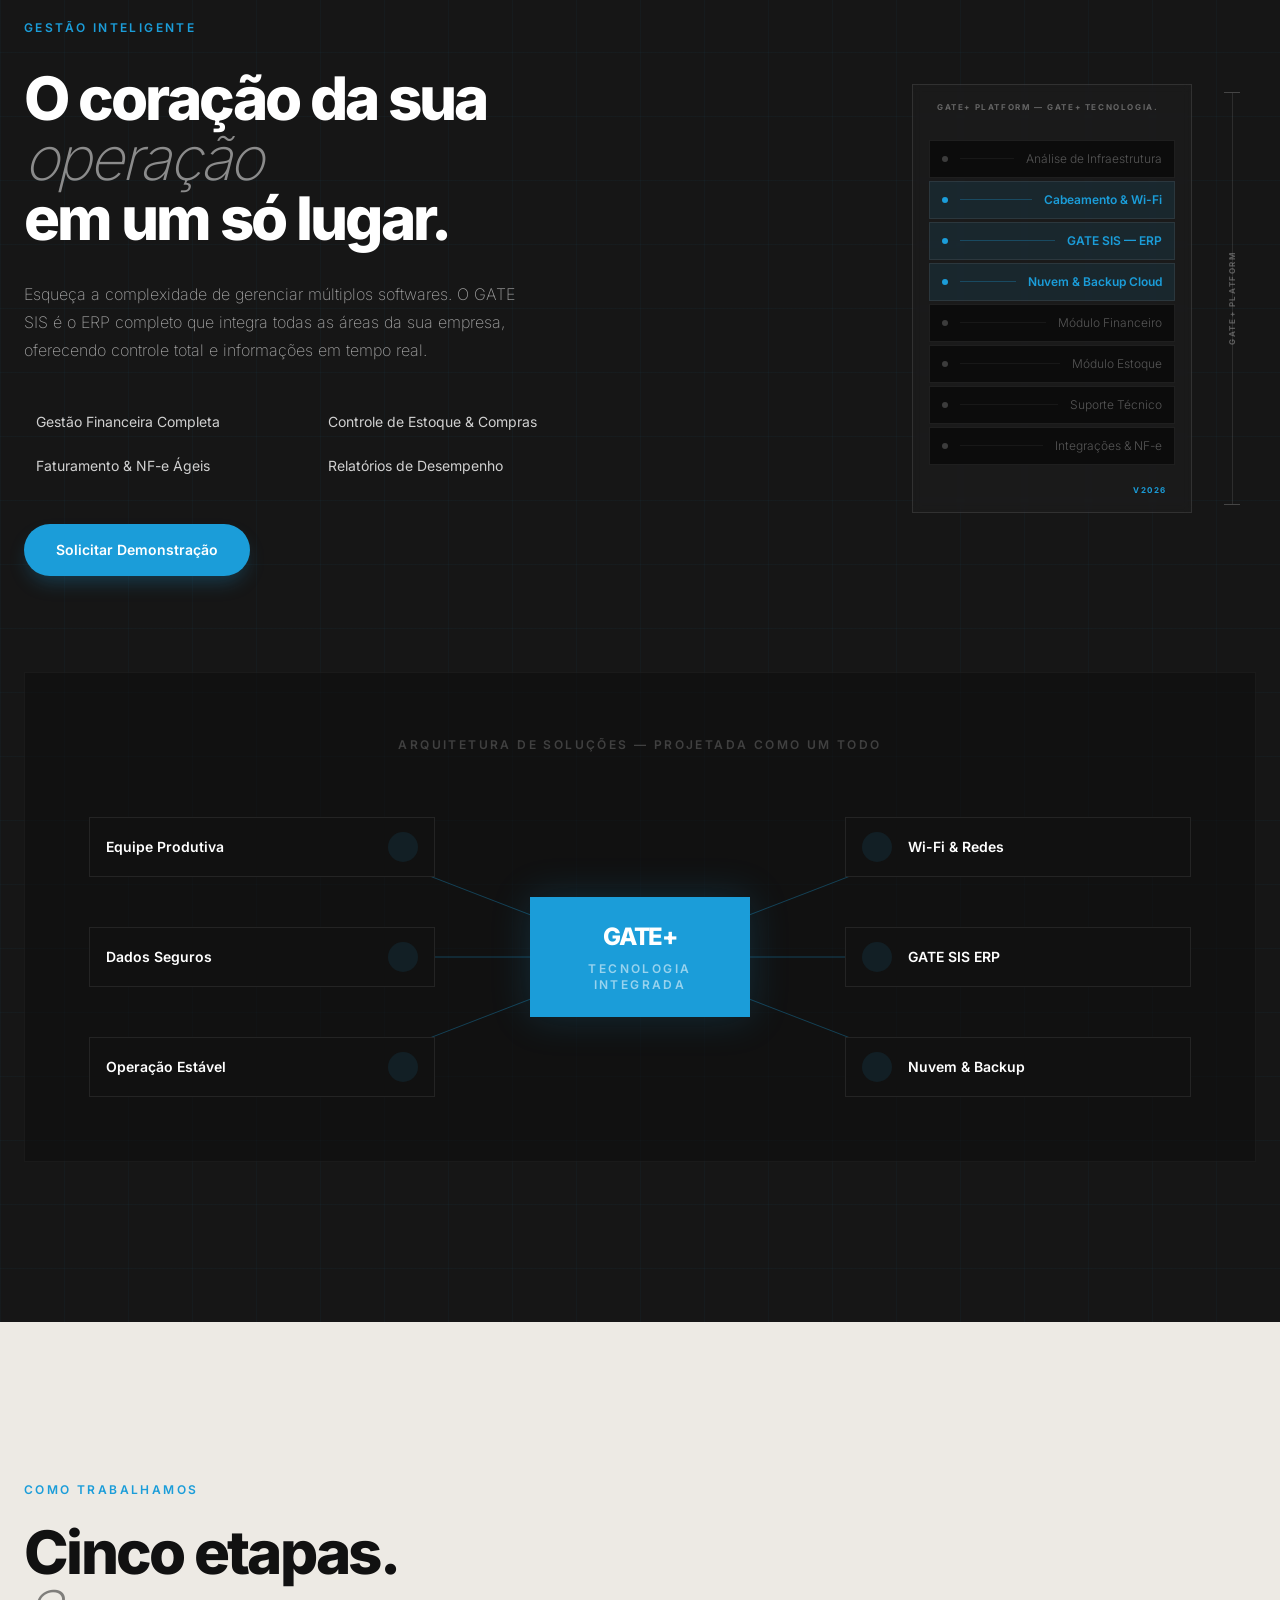
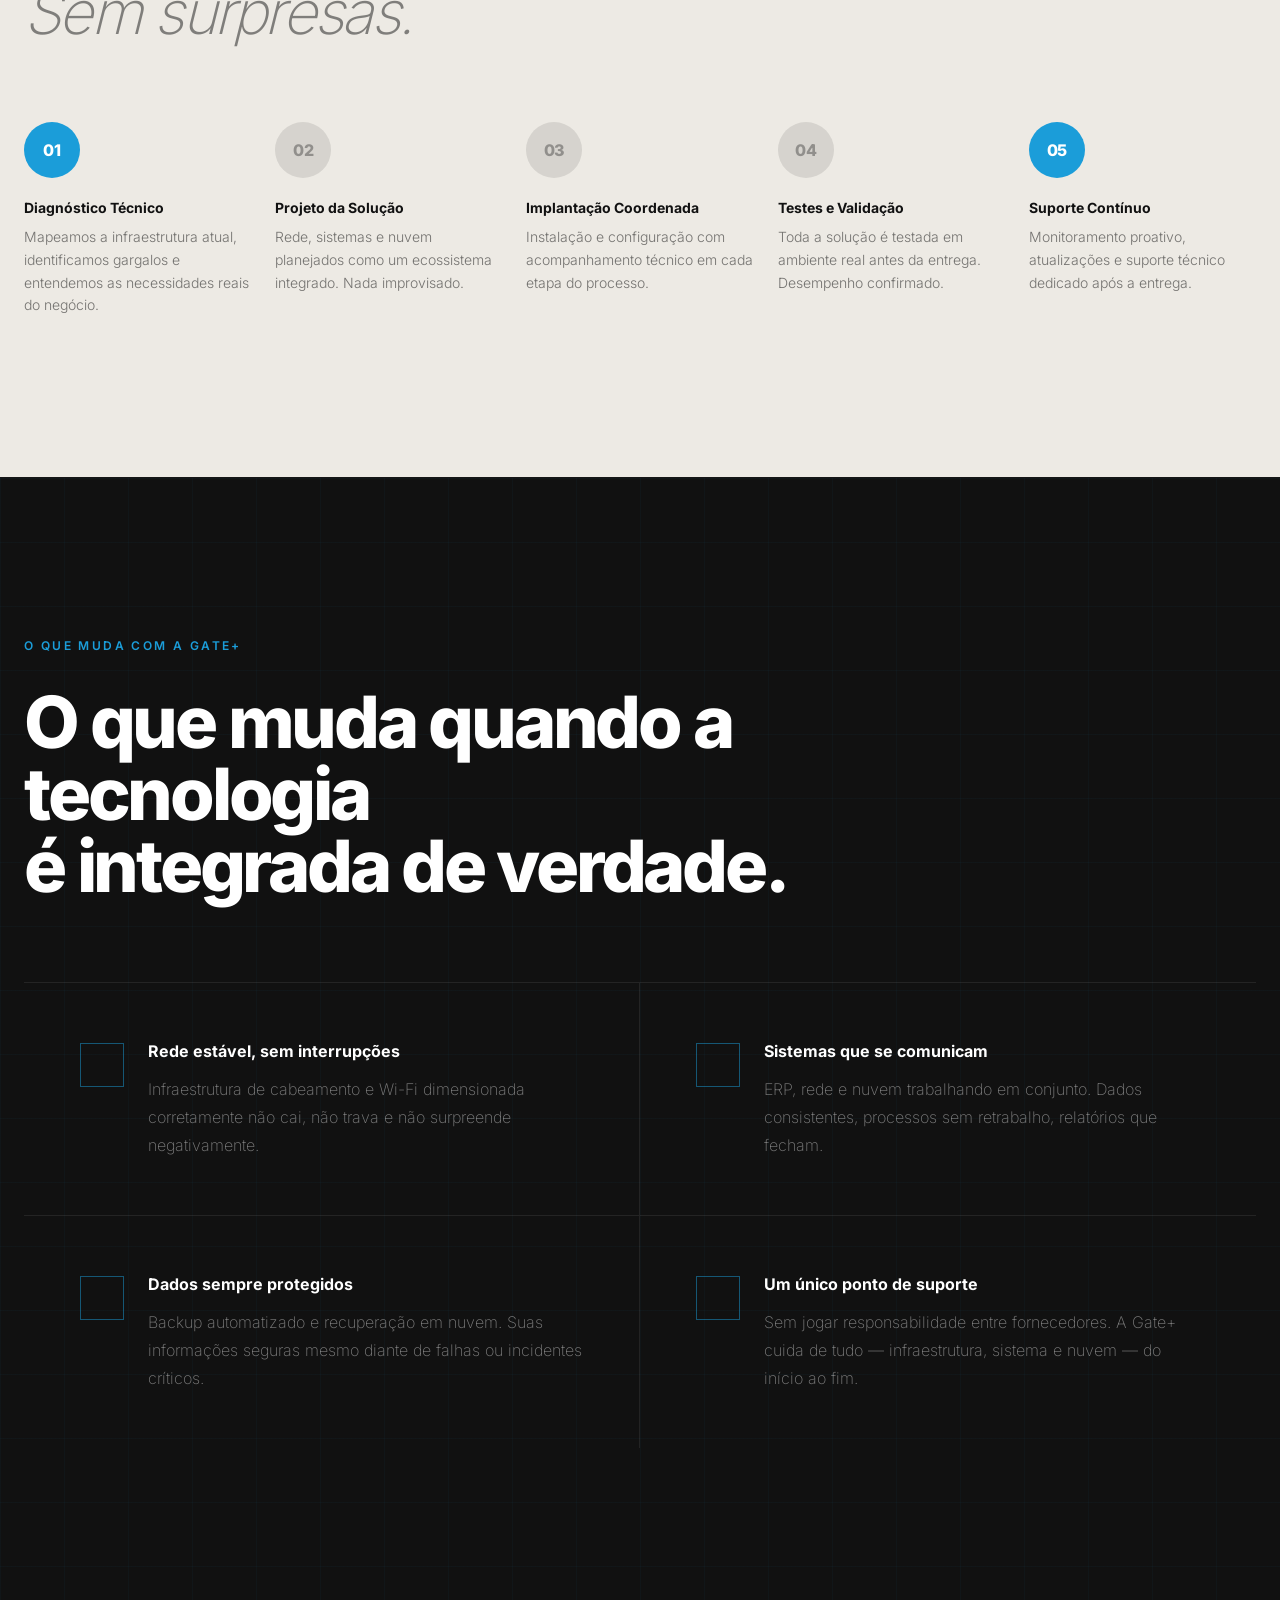
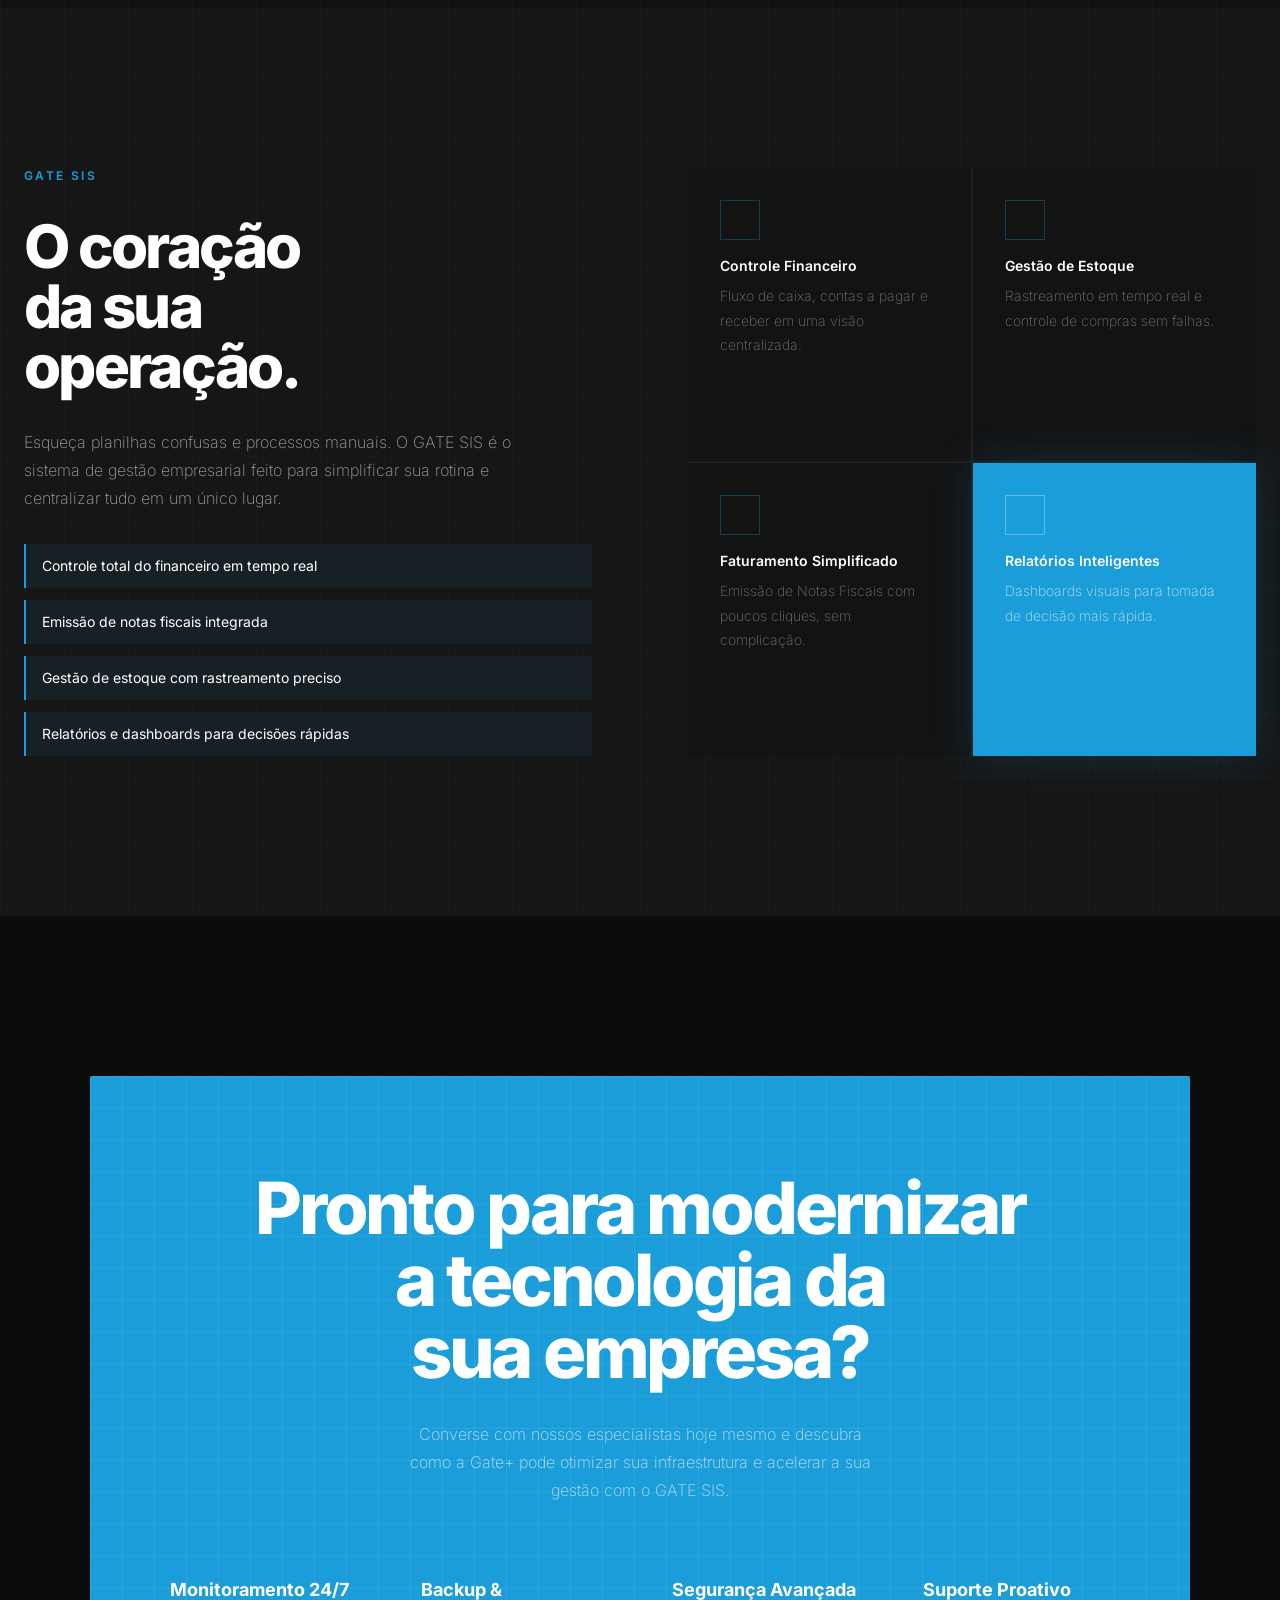
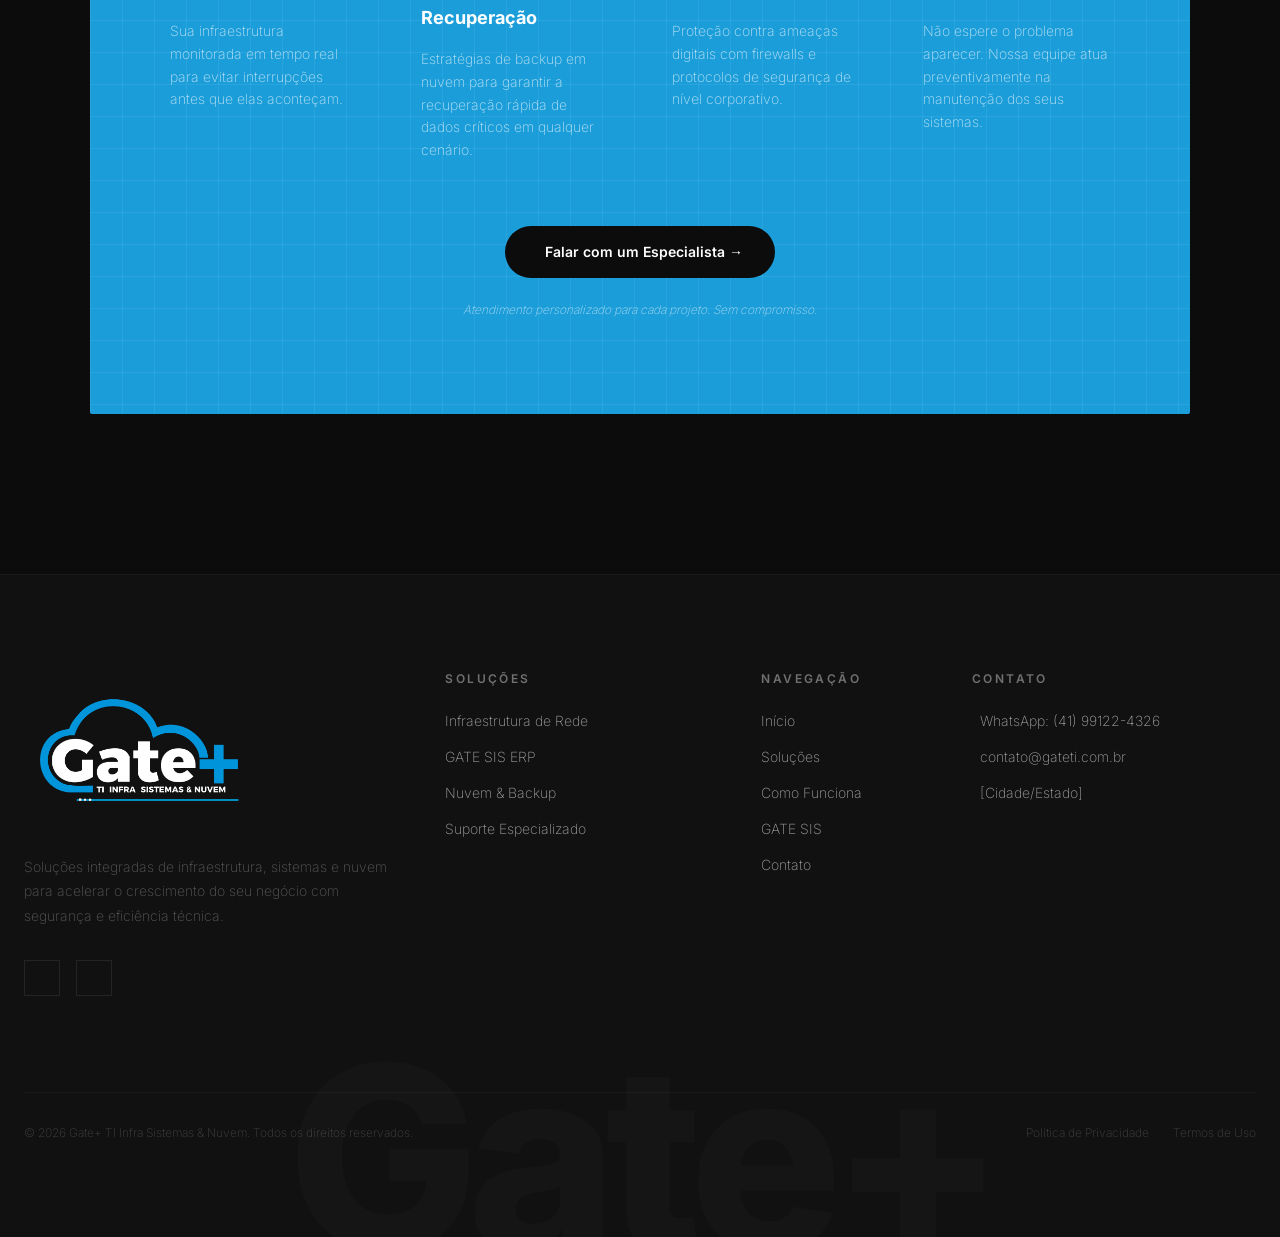
==== commit 3a536612: "fix: diagram hover using custom CSS and fixed router icon" ====
--- a/index.html
+++ b/index.html
@@ -45,6 +45,24 @@
 ::-webkit-scrollbar { width: 8px; }
 ::-webkit-scrollbar-track { background: #0C0C0C; }
 ::-webkit-scrollbar-thumb { background: #1B9DD9; }
+
+/* Diagram Box Custom Hover */
+.diagram-box {
+    transition: all 0.3s ease;
+}
+.diagram-box:hover {
+    background-color: #1B9DD9 !important;
+    border-color: #1B9DD9 !important;
+}
+.diagram-box:hover span {
+    color: white !important;
+}
+.diagram-box:hover .icon-container {
+    background-color: white !important;
+}
+.diagram-box:hover iconify-icon {
+    color: #1B9DD9 !important;
+}
 </style><!-- aura-ga4-start -->
 
 <script>
@@ -426,23 +444,23 @@
                     <!-- Inputs -->
                     <div class="flex flex-col justify-between h-[280px] z-10">
                         <!-- Box 1 -->
-                        <div class="flex items-center justify-between gap-4 border border-white/[0.08] bg-[#111111] p-4 h-[60px] group transition-all duration-300 hover:border-[#1B9DD9] hover:bg-[#1B9DD9] cursor-default">
+                        <div class="flex items-center justify-between gap-4 border border-white/[0.08] bg-[#111111] p-4 h-[60px] diagram-box cursor-default">
                             <span class="text-sm font-semibold text-white transition-colors">Equipe Produtiva</span>
-                            <div class="w-[30px] h-[30px] rounded-full bg-[#1B9DD9]/10 group-hover:bg-white flex items-center justify-center shrink-0 transition-all">
+                            <div class="w-[30px] h-[30px] rounded-full bg-[#1B9DD9]/10 icon-container flex items-center justify-center shrink-0 transition-all">
                                 <iconify-icon icon="solar:users-group-two-rounded-linear" class="text-[#1B9DD9] transition-colors"></iconify-icon>
                             </div>
                         </div>
                         <!-- Box 2 -->
-                        <div class="flex items-center justify-between gap-4 border border-white/[0.08] bg-[#111111] p-4 h-[60px] group transition-all duration-300 hover:border-[#1B9DD9] hover:bg-[#1B9DD9] cursor-default">
+                        <div class="flex items-center justify-between gap-4 border border-white/[0.08] bg-[#111111] p-4 h-[60px] diagram-box cursor-default">
                             <span class="text-sm font-semibold text-white transition-colors">Dados Seguros</span>
-                            <div class="w-[30px] h-[30px] rounded-full bg-[#1B9DD9]/10 group-hover:bg-white flex items-center justify-center shrink-0 transition-all">
+                            <div class="w-[30px] h-[30px] rounded-full bg-[#1B9DD9]/10 icon-container flex items-center justify-center shrink-0 transition-all">
                                 <iconify-icon icon="solar:lock-password-linear" class="text-[#1B9DD9] transition-colors"></iconify-icon>
                             </div>
                         </div>
                         <!-- Box 3 -->
-                        <div class="flex items-center justify-between gap-4 border border-white/[0.08] bg-[#111111] p-4 h-[60px] group transition-all duration-300 hover:border-[#1B9DD9] hover:bg-[#1B9DD9] cursor-default">
+                        <div class="flex items-center justify-between gap-4 border border-white/[0.08] bg-[#111111] p-4 h-[60px] diagram-box cursor-default">
                             <span class="text-sm font-semibold text-white transition-colors">Operação Estável</span>
-                            <div class="w-[30px] h-[30px] rounded-full bg-[#1B9DD9]/10 group-hover:bg-white flex items-center justify-center shrink-0 transition-all">
+                            <div class="w-[30px] h-[30px] rounded-full bg-[#1B9DD9]/10 icon-container flex items-center justify-center shrink-0 transition-all">
                                 <iconify-icon icon="solar:verified-check-bold" class="text-[#1B9DD9] transition-colors"></iconify-icon>
                             </div>
                         </div>
@@ -459,22 +477,22 @@
                     <!-- Outputs -->
                     <div class="flex flex-col justify-between h-[280px] z-10">
                         <!-- Box 4 -->
-                        <div class="flex items-center gap-4 border border-white/[0.08] bg-[#111111] p-4 h-[60px] group transition-all duration-300 hover:border-[#1B9DD9] hover:bg-[#1B9DD9] cursor-default">
-                            <div class="w-[30px] h-[30px] rounded-full bg-[#1B9DD9]/10 group-hover:bg-white flex items-center justify-center shrink-0 transition-all">
-                                <iconify-icon icon="solar:wifi-router-linear" class="text-[#1B9DD9] transition-colors"></iconify-icon>
+                        <div class="flex items-center gap-4 border border-white/[0.08] bg-[#111111] p-4 h-[60px] diagram-box cursor-default">
+                            <div class="w-[30px] h-[30px] rounded-full bg-[#1B9DD9]/10 icon-container flex items-center justify-center shrink-0 transition-all">
+                                <iconify-icon icon="solar:router-bold" class="text-[#1B9DD9] transition-colors"></iconify-icon>
                             </div>
                             <span class="text-sm font-semibold text-white transition-colors">Wi-Fi & Redes</span>
                         </div>
                         <!-- Box 5 -->
-                        <div class="flex items-center gap-4 border border-white/[0.08] bg-[#111111] p-4 h-[60px] group transition-all duration-300 hover:border-[#1B9DD9] hover:bg-[#1B9DD9] cursor-default">
-                            <div class="w-[30px] h-[30px] rounded-full bg-[#1B9DD9]/10 group-hover:bg-white flex items-center justify-center shrink-0 transition-all">
+                        <div class="flex items-center gap-4 border border-white/[0.08] bg-[#111111] p-4 h-[60px] diagram-box cursor-default">
+                            <div class="w-[30px] h-[30px] rounded-full bg-[#1B9DD9]/10 icon-container flex items-center justify-center shrink-0 transition-all">
                                 <iconify-icon icon="solar:chart-2-linear" class="text-[#1B9DD9] transition-colors"></iconify-icon>
                             </div>
                             <span class="text-sm font-semibold text-white transition-colors">GATE SIS ERP</span>
                         </div>
                         <!-- Box 6 -->
-                        <div class="flex items-center gap-4 border border-white/[0.08] bg-[#111111] p-4 h-[60px] group transition-all duration-300 hover:border-[#1B9DD9] hover:bg-[#1B9DD9] cursor-default">
-                            <div class="w-[30px] h-[30px] rounded-full bg-[#1B9DD9]/10 group-hover:bg-white flex items-center justify-center shrink-0 transition-all">
+                        <div class="flex items-center gap-4 border border-white/[0.08] bg-[#111111] p-4 h-[60px] diagram-box cursor-default">
+                            <div class="w-[30px] h-[30px] rounded-full bg-[#1B9DD9]/10 icon-container flex items-center justify-center shrink-0 transition-all">
                                 <iconify-icon icon="solar:cloud-storage-linear" class="text-[#1B9DD9] transition-colors"></iconify-icon>
                             </div>
                             <span class="text-sm font-semibold text-white transition-colors">Nuvem & Backup</span>
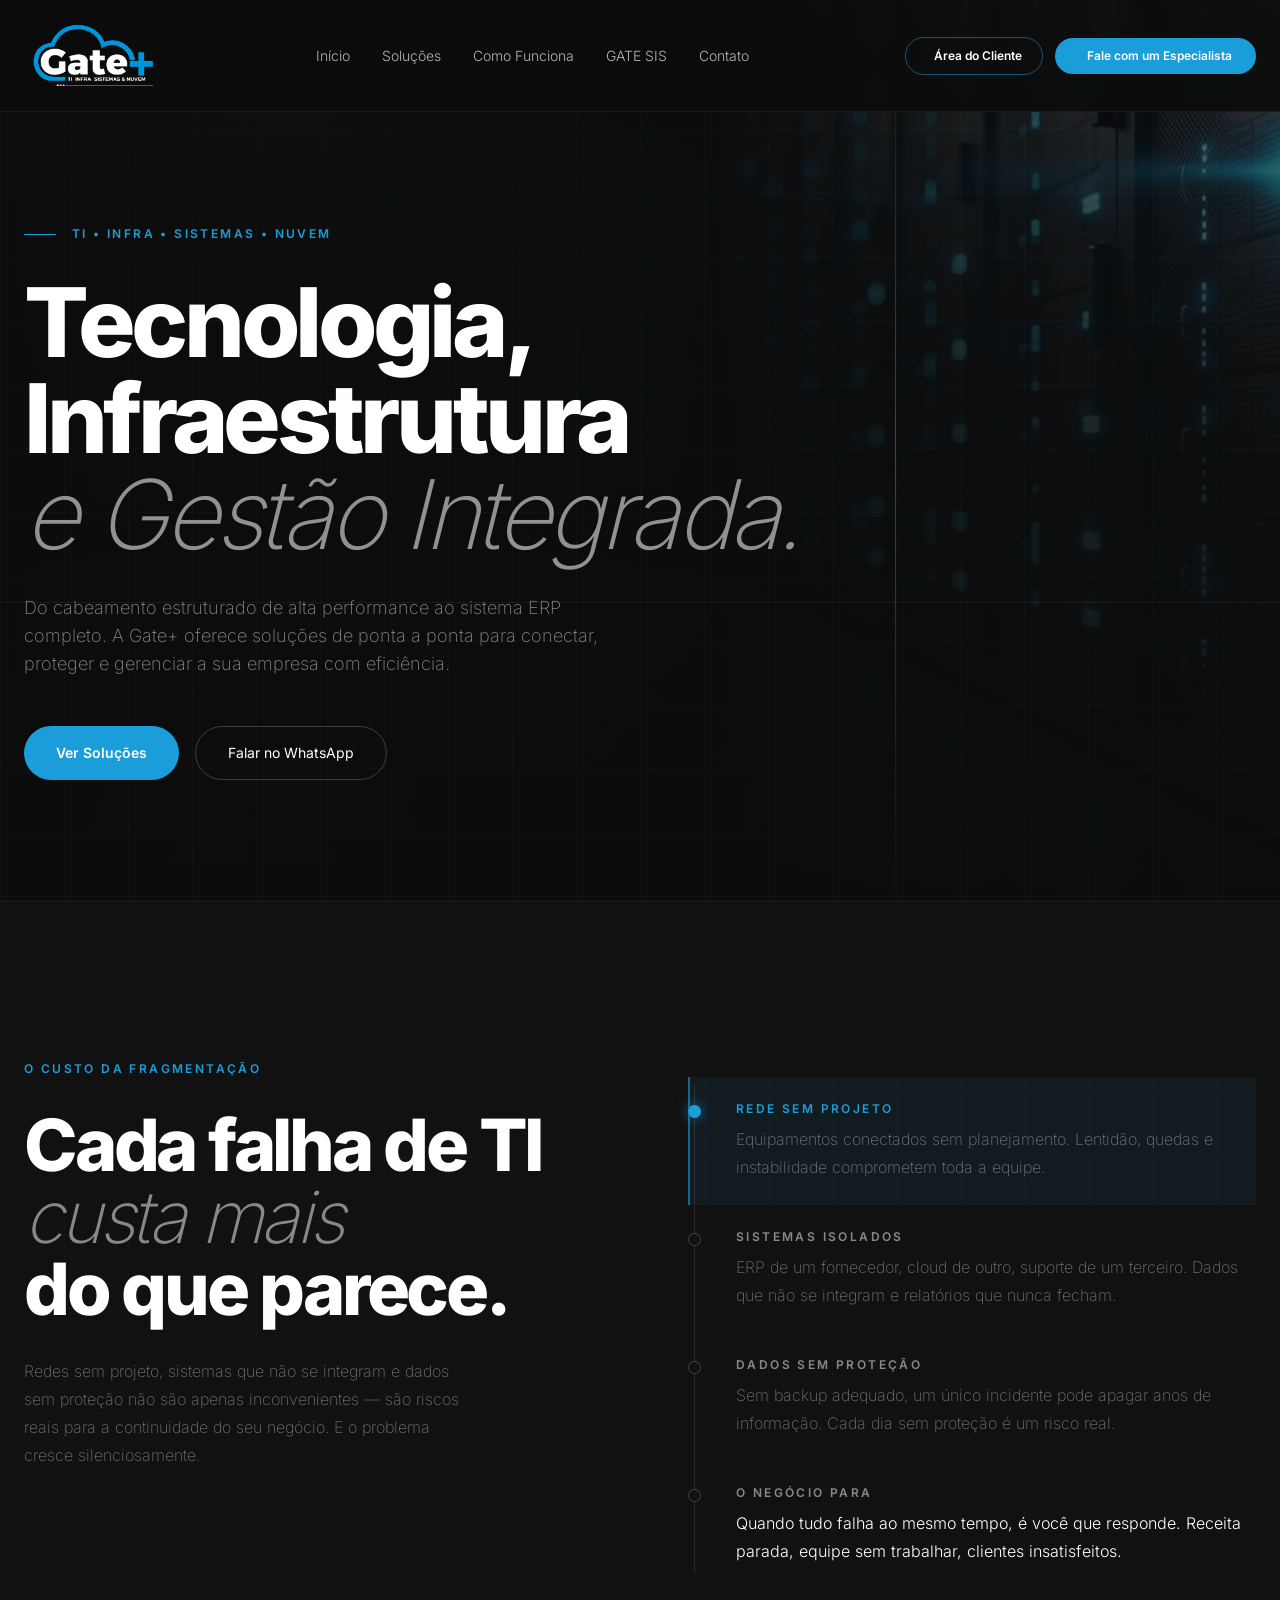
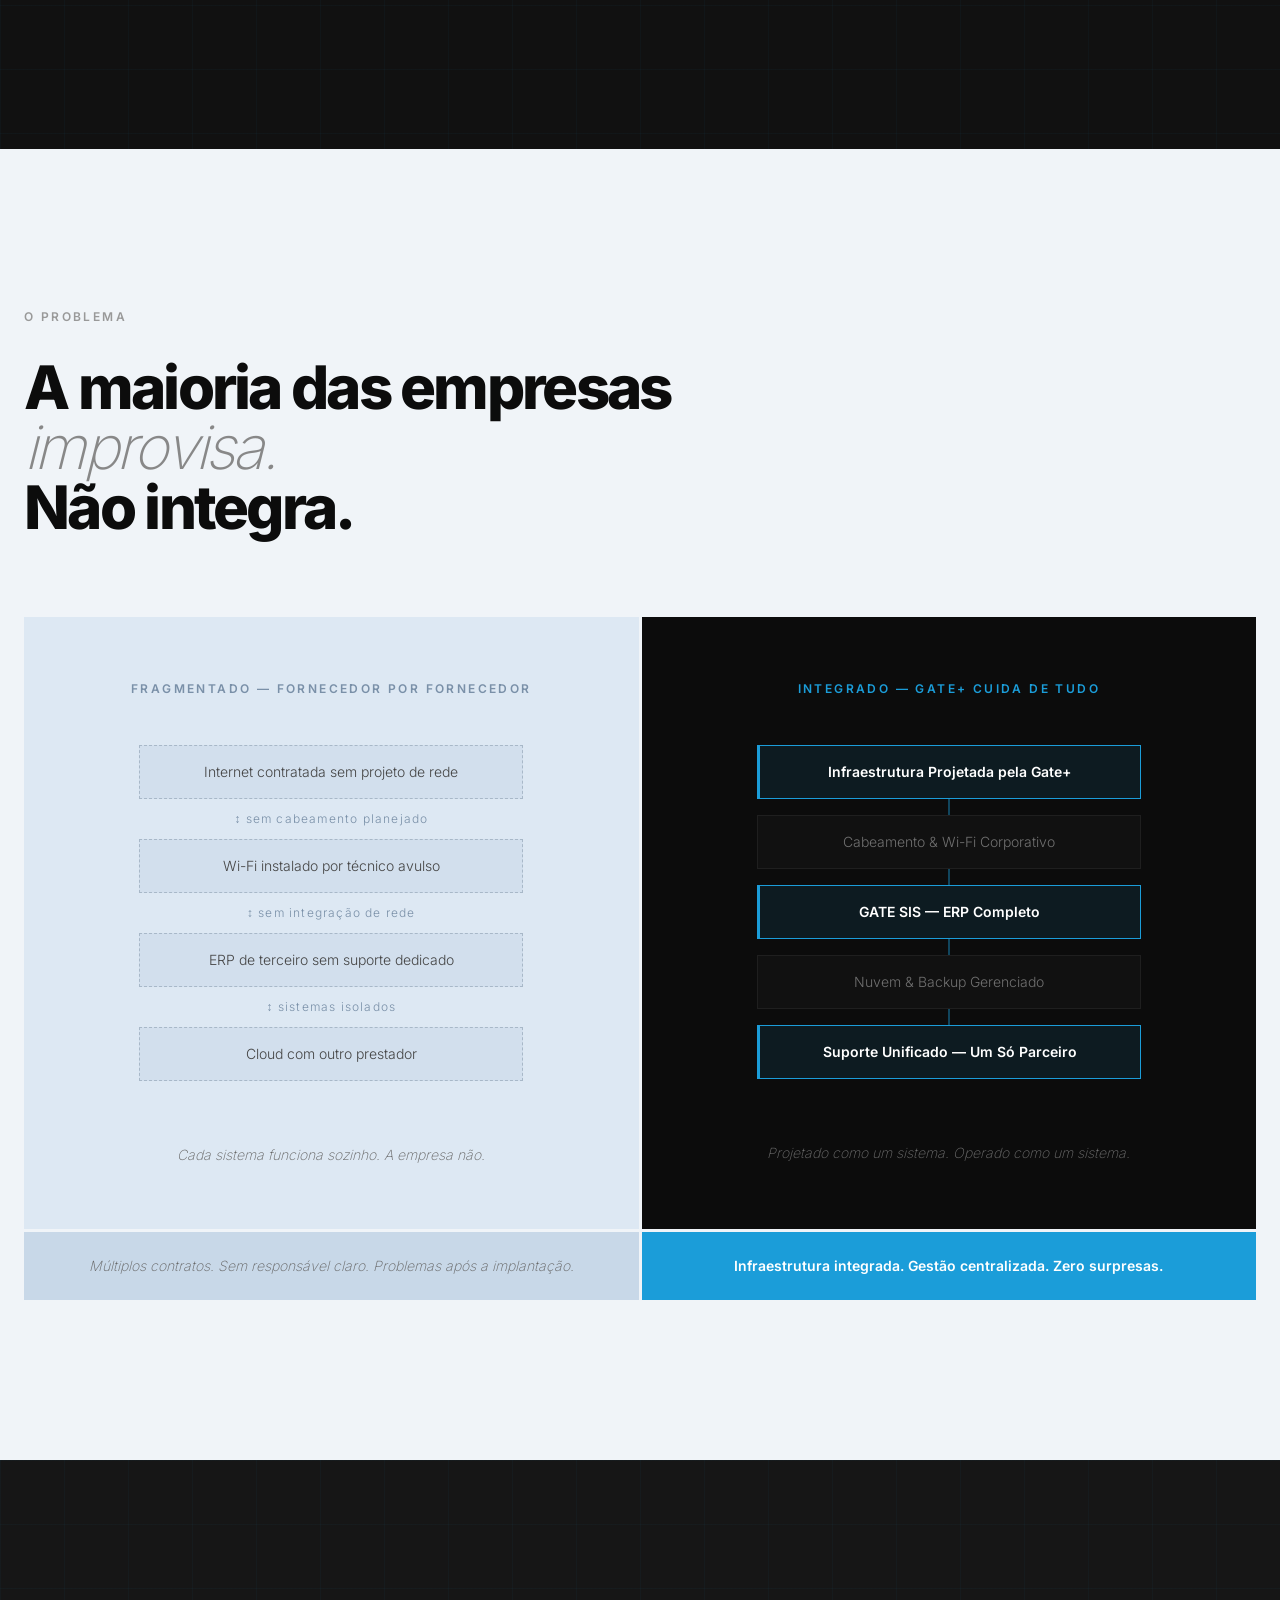
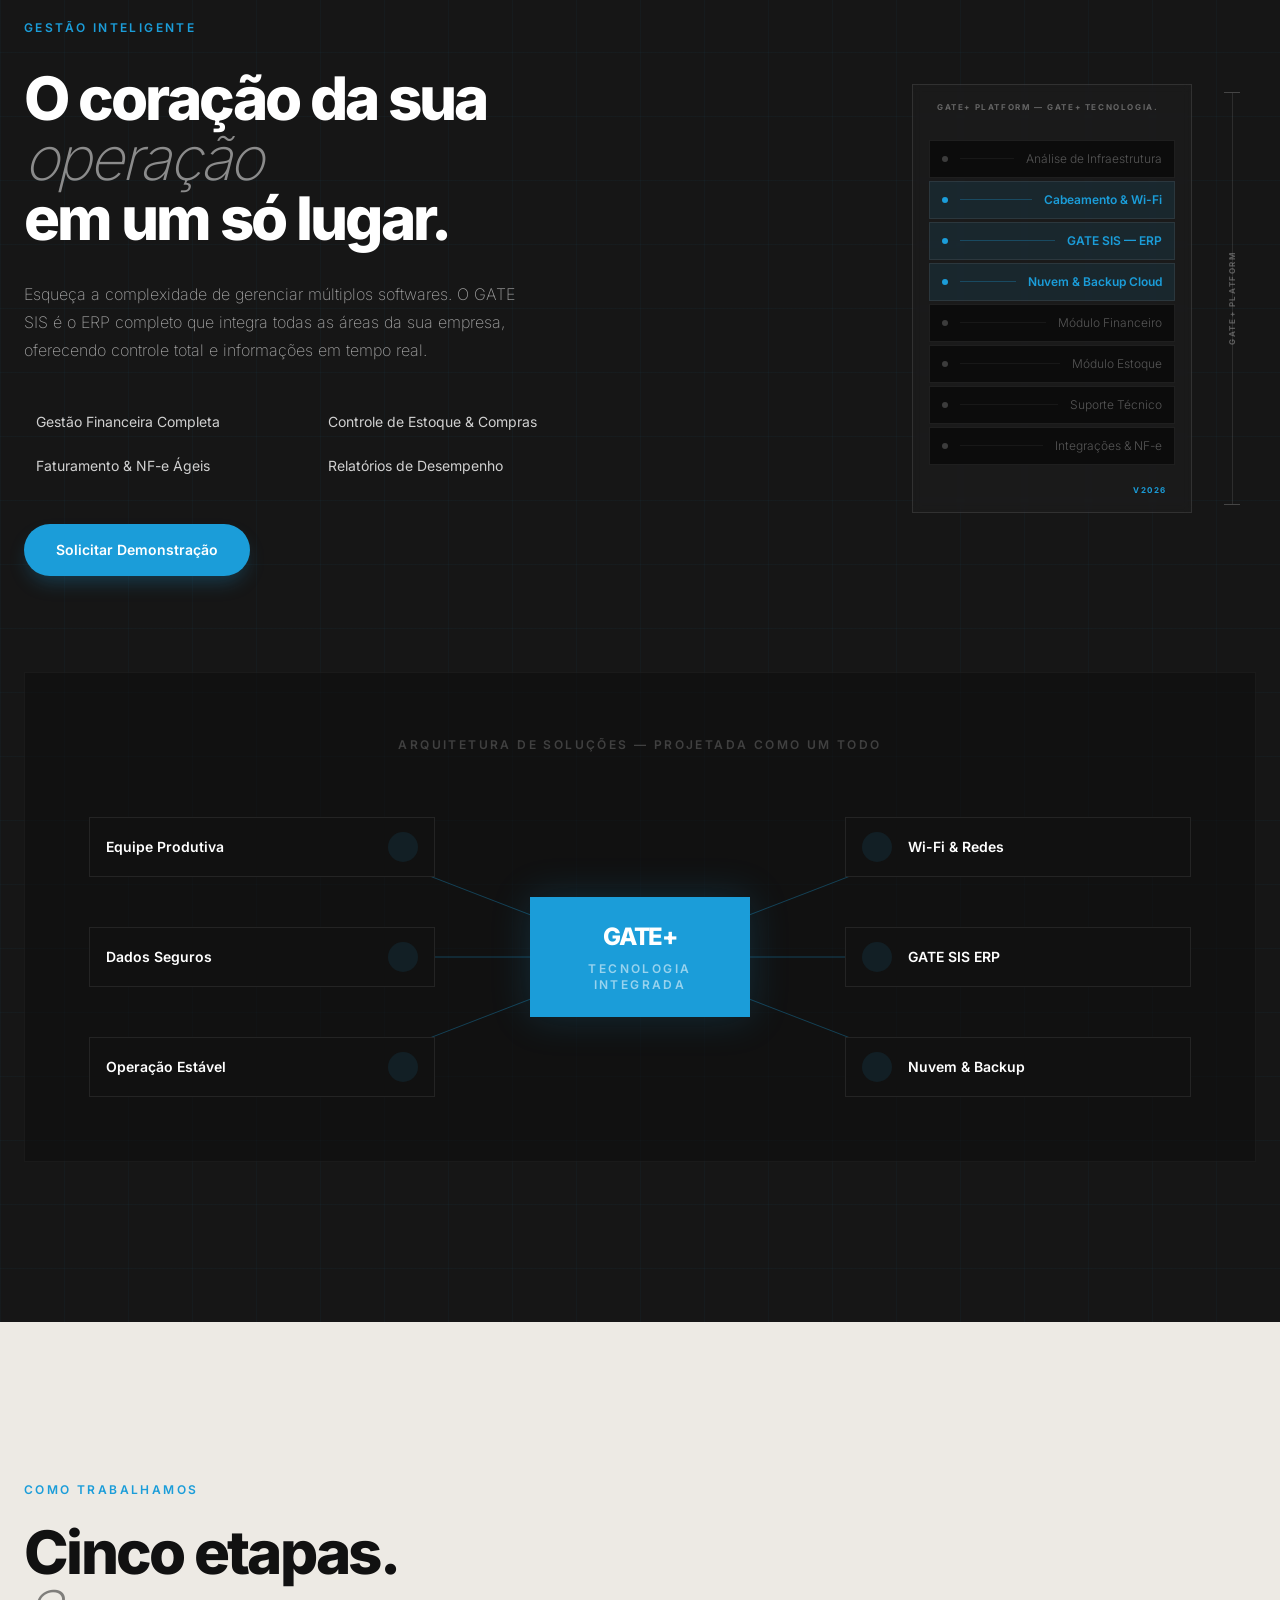
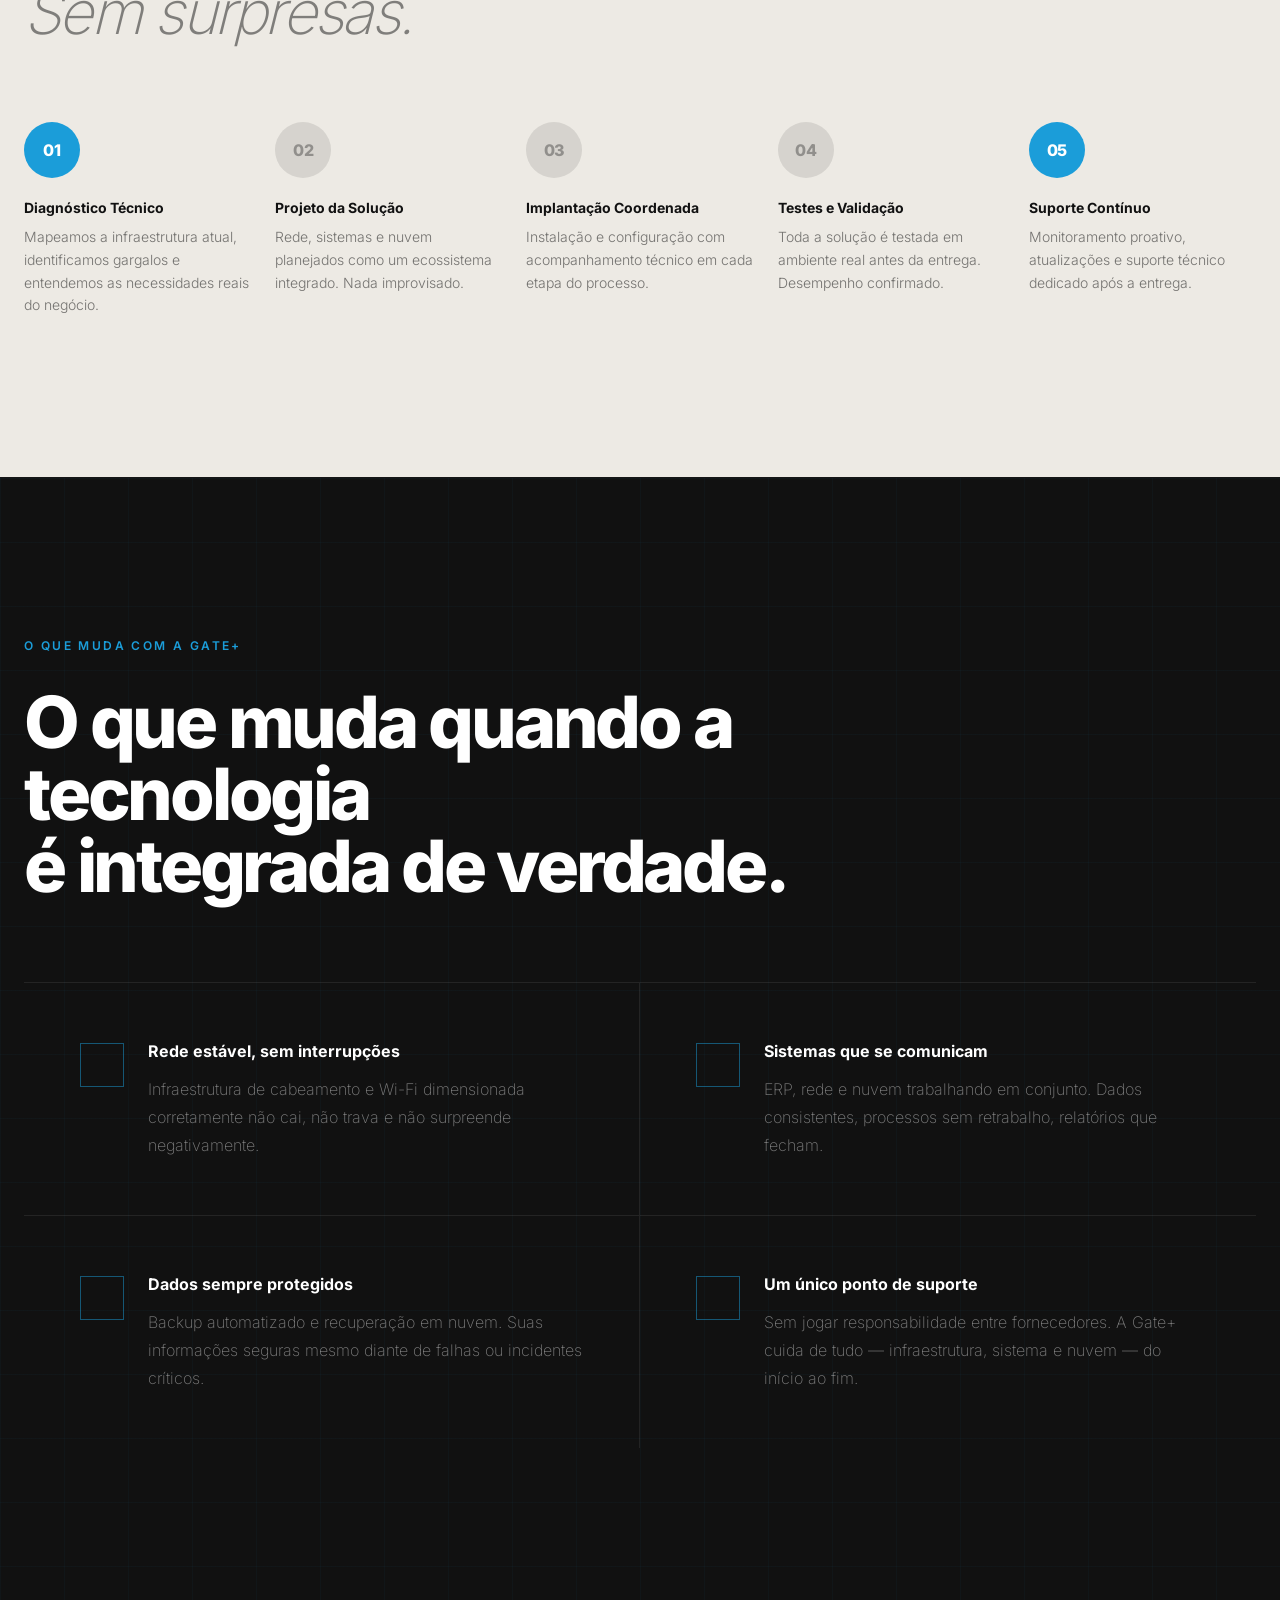
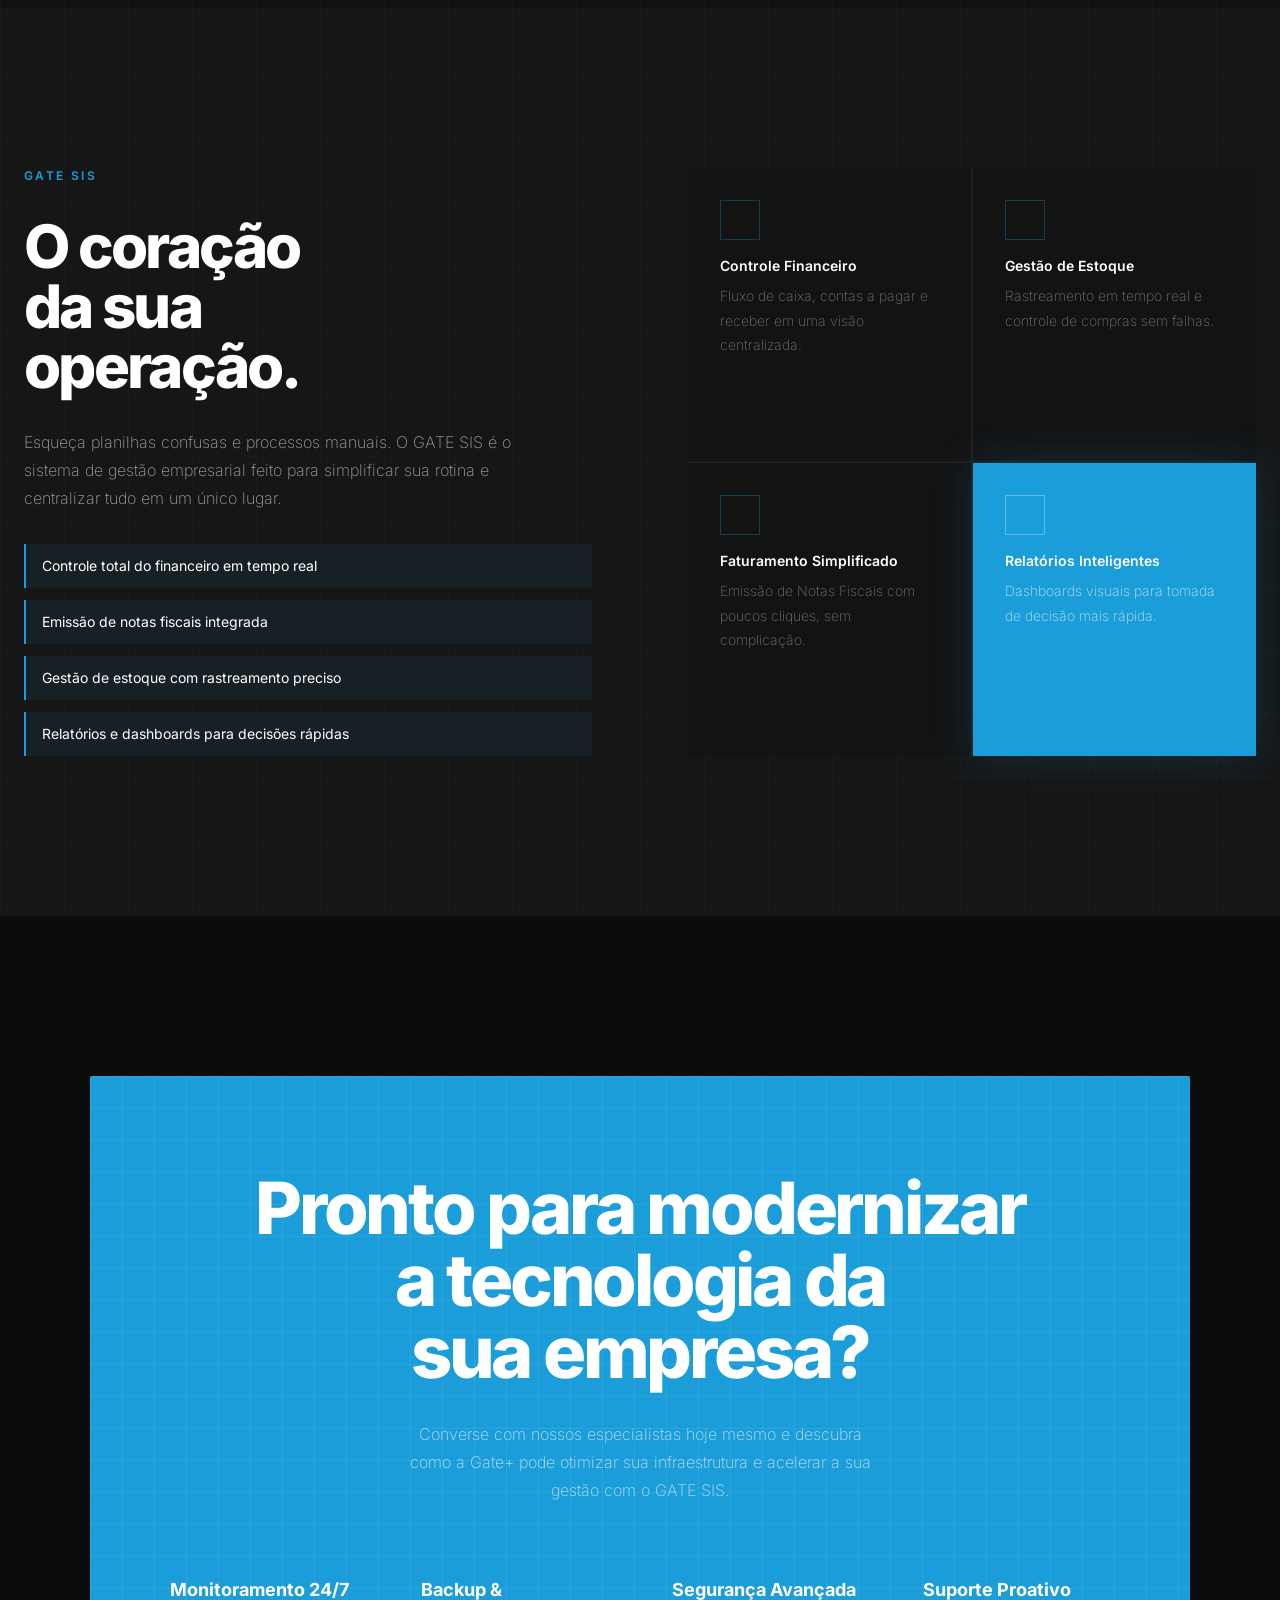
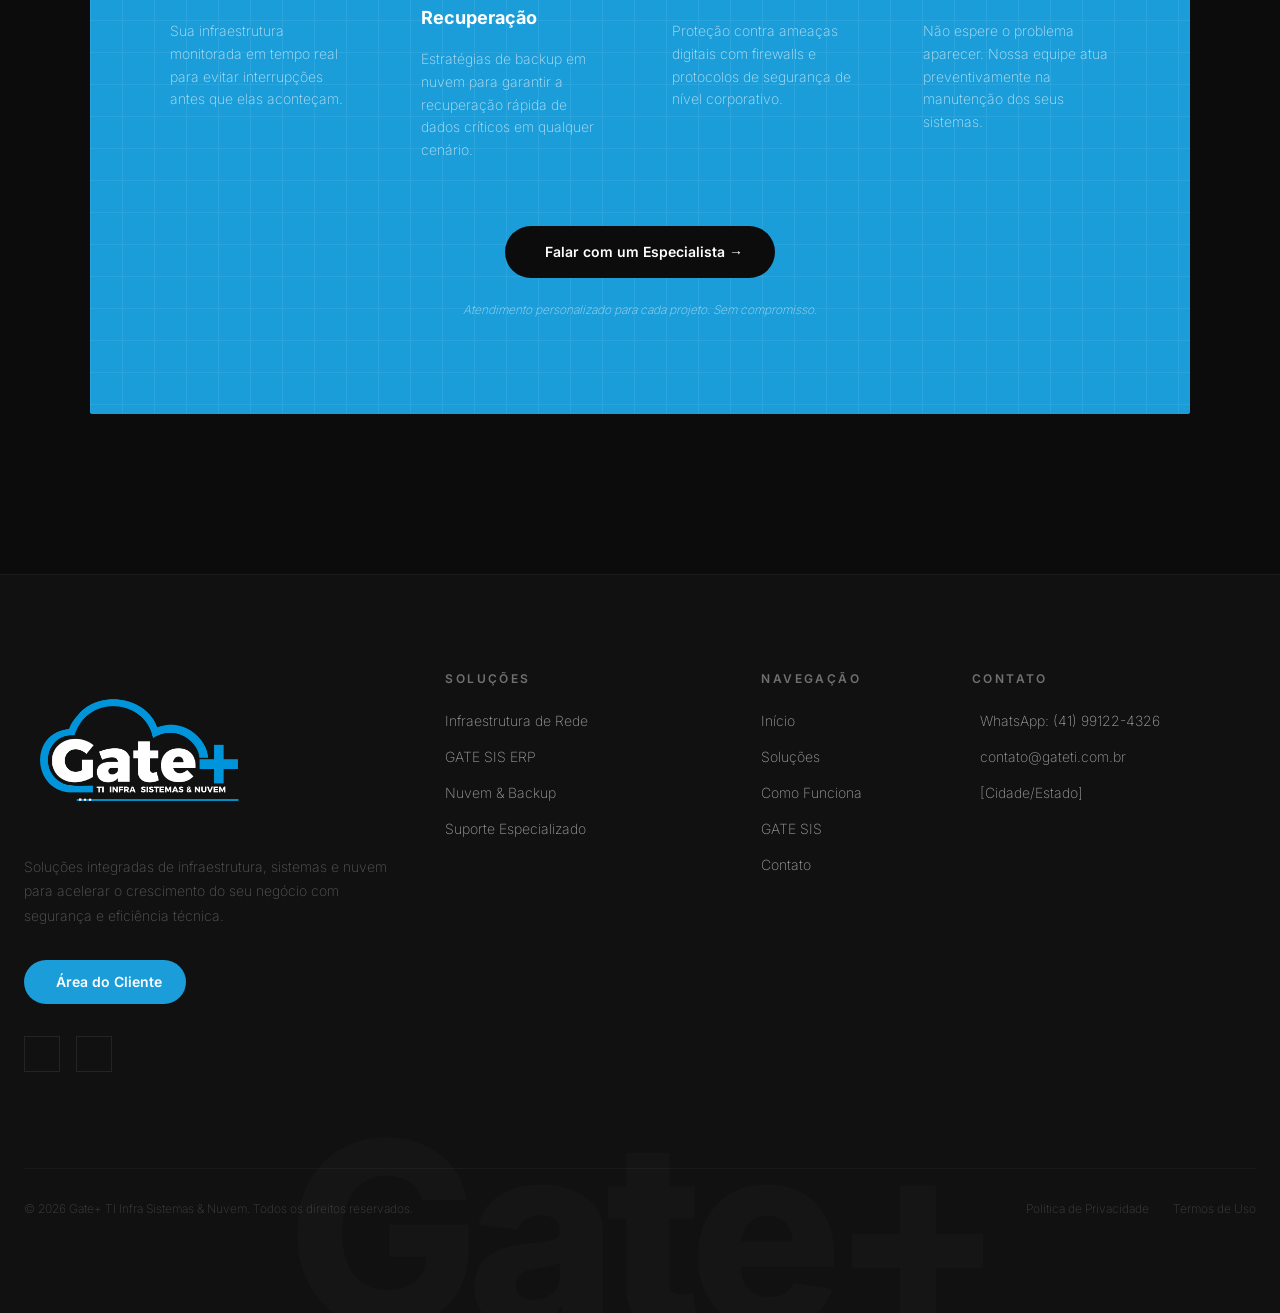
==== commit 5b991d7a: "feat: add client area buttons" ====
--- a/index.html
+++ b/index.html
@@ -91,7 +91,11 @@
                 <a href="#contato" class="hover:text-white transition-colors duration-200">Contato</a>
             </div>
 
-            <div class="flex items-center">
+            <div class="flex items-center gap-3">
+                <a href="https://gatesolution.suport.systems" target="_blank" rel="noopener" aria-label="Área do Cliente" class="inline-flex items-center gap-2 justify-center bg-transparent border border-[#1B9DD9]/50 hover:bg-[#1B9DD9]/10 hover:border-[#1B9DD9] text-white text-xs font-semibold rounded-full px-3 sm:px-5 py-2.5 transition-all transform hover:-translate-y-[1px]">
+                    <iconify-icon icon="solar:user-rounded-linear" class="text-sm text-[#1B9DD9]"></iconify-icon>
+                    <span class="hidden sm:inline">Área do Cliente</span>
+                </a>
                 <a href="https://wa.me/554191224326" target="_blank" rel="noopener" class="hidden md:inline-flex items-center gap-2 justify-center bg-[#1B9DD9] hover:bg-[#2DAEE2] text-white text-xs font-semibold rounded-full px-6 py-2.5 transition-all transform hover:-translate-y-[1px]">
                     <iconify-icon icon="solar:chat-round-line-linear" class="text-sm"></iconify-icon>
                     Fale com um Especialista
@@ -809,6 +813,10 @@
                     <p class="text-sm font-extralight text-white/30 leading-[1.75] max-w-sm mt-2">
                         Soluções integradas de infraestrutura, sistemas e nuvem para acelerar o crescimento do seu negócio com segurança e eficiência técnica.
                     </p>
+                    <a href="https://gatesolution.suport.systems" target="_blank" rel="noopener" class="inline-flex items-center gap-2 justify-center bg-[#1B9DD9] hover:bg-[#2DAEE2] text-white text-sm font-semibold rounded-full px-6 py-3 mt-8 transition-all transform hover:-translate-y-[1px]">
+                        <iconify-icon icon="solar:user-rounded-linear" class="text-base"></iconify-icon>
+                        Área do Cliente
+                    </a>
                     <div class="flex space-x-4 mt-8">
                         <a href="#" class="w-9 h-9 border border-white/[0.08] flex items-center justify-center text-white/40 hover:text-white hover:border-white transition-all">
                             <iconify-icon icon="solar:camera-linear"></iconify-icon>
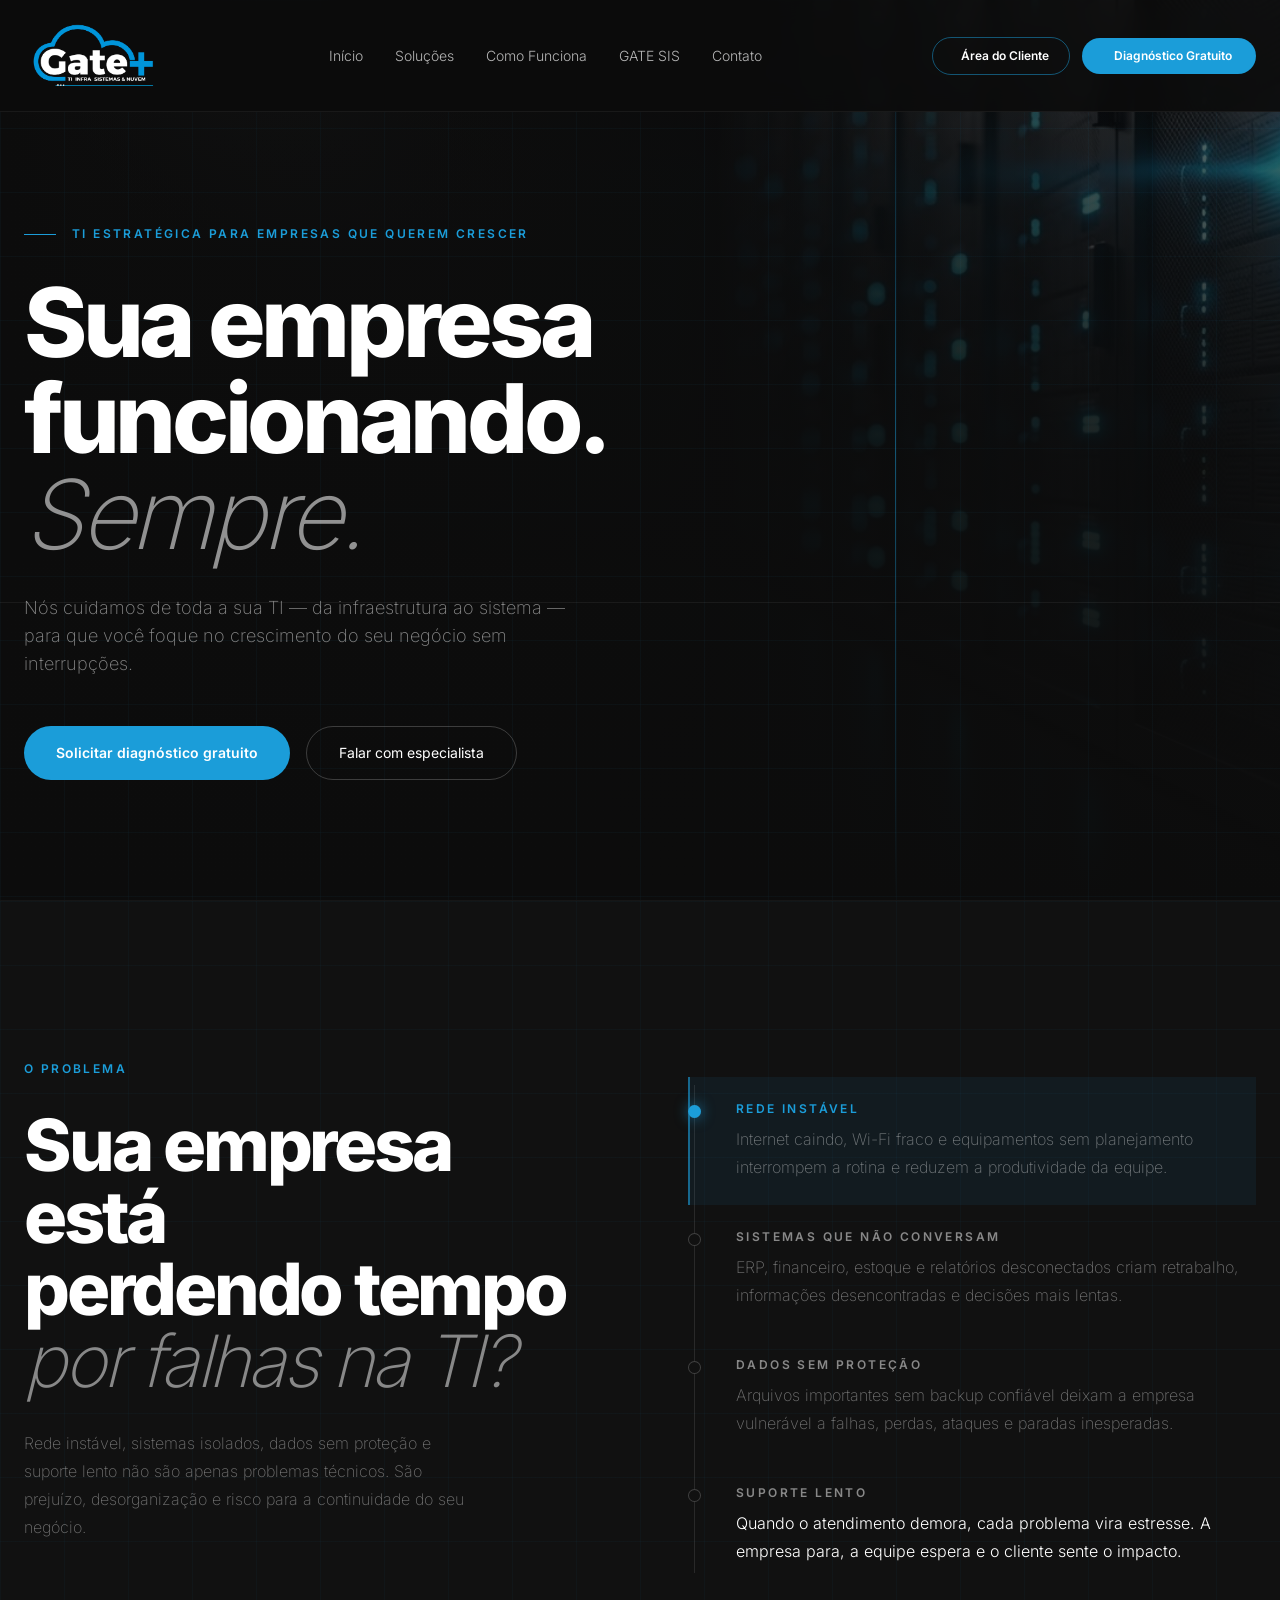
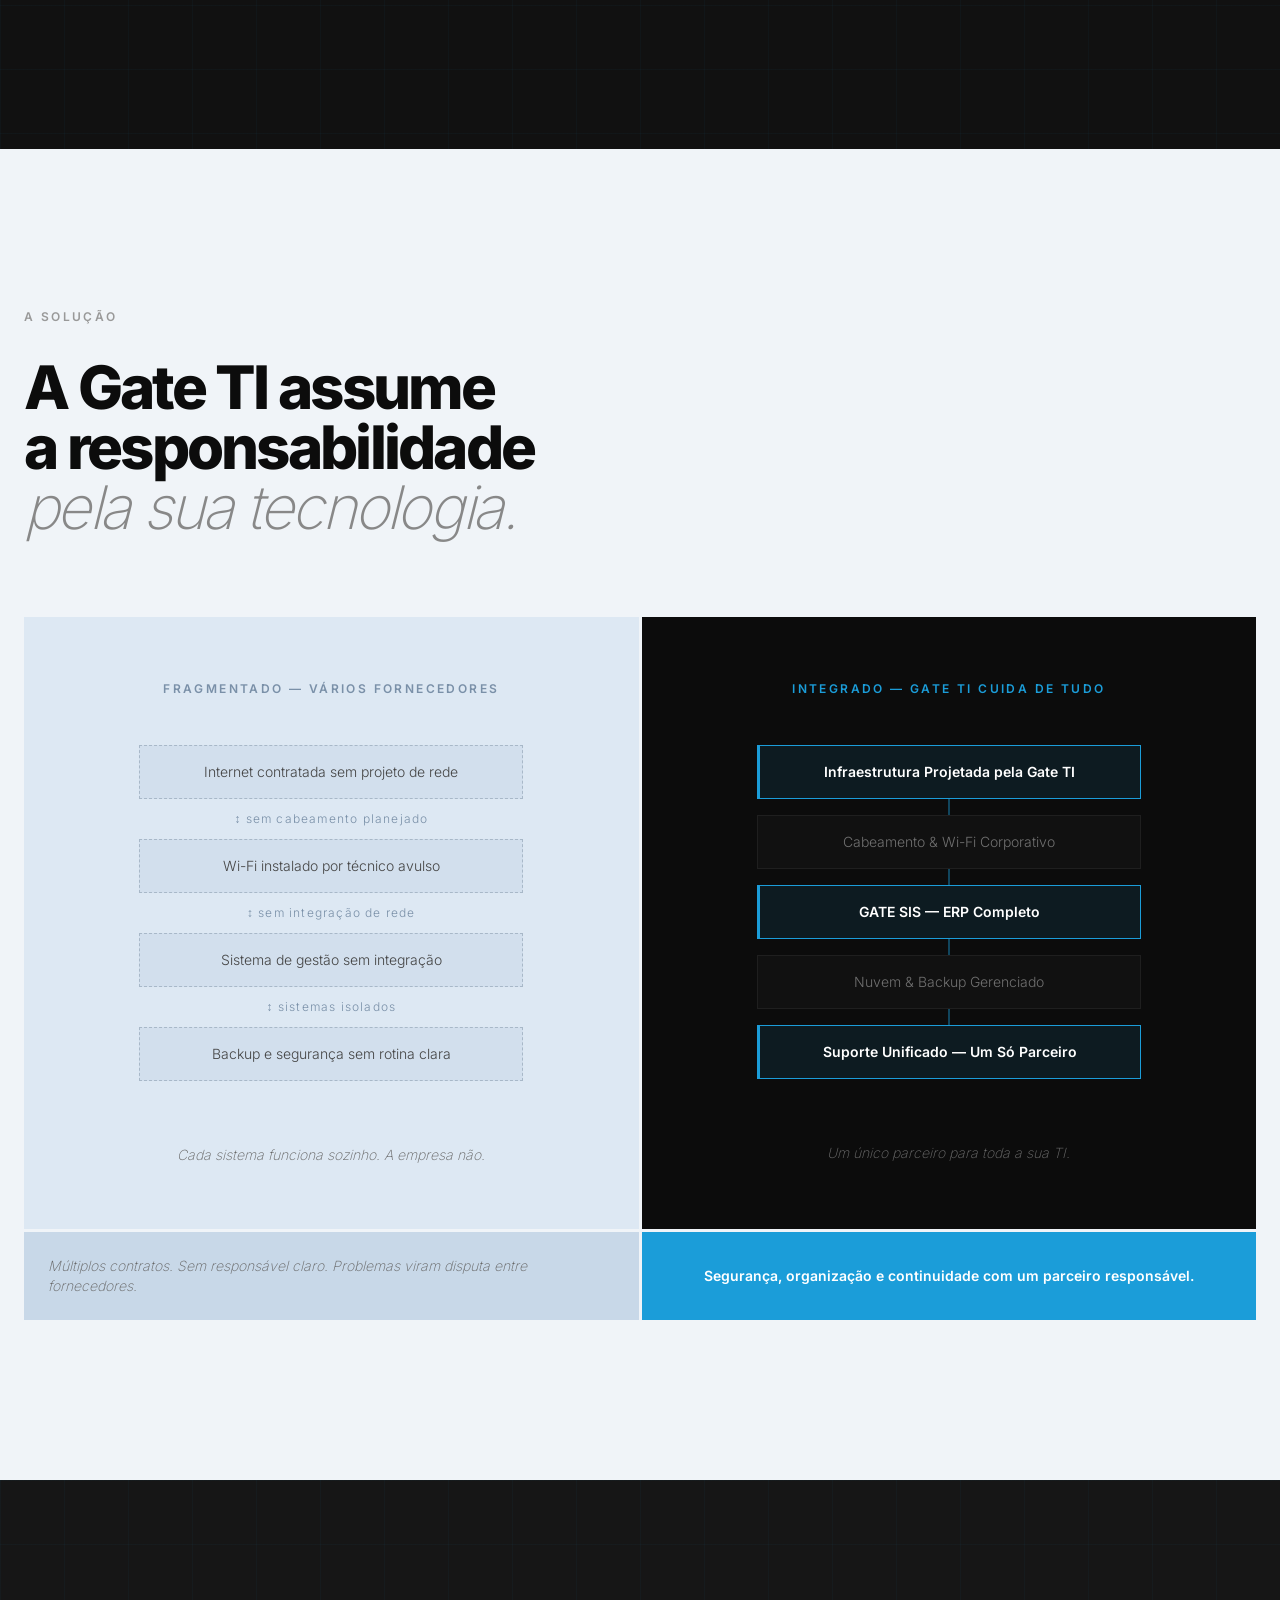
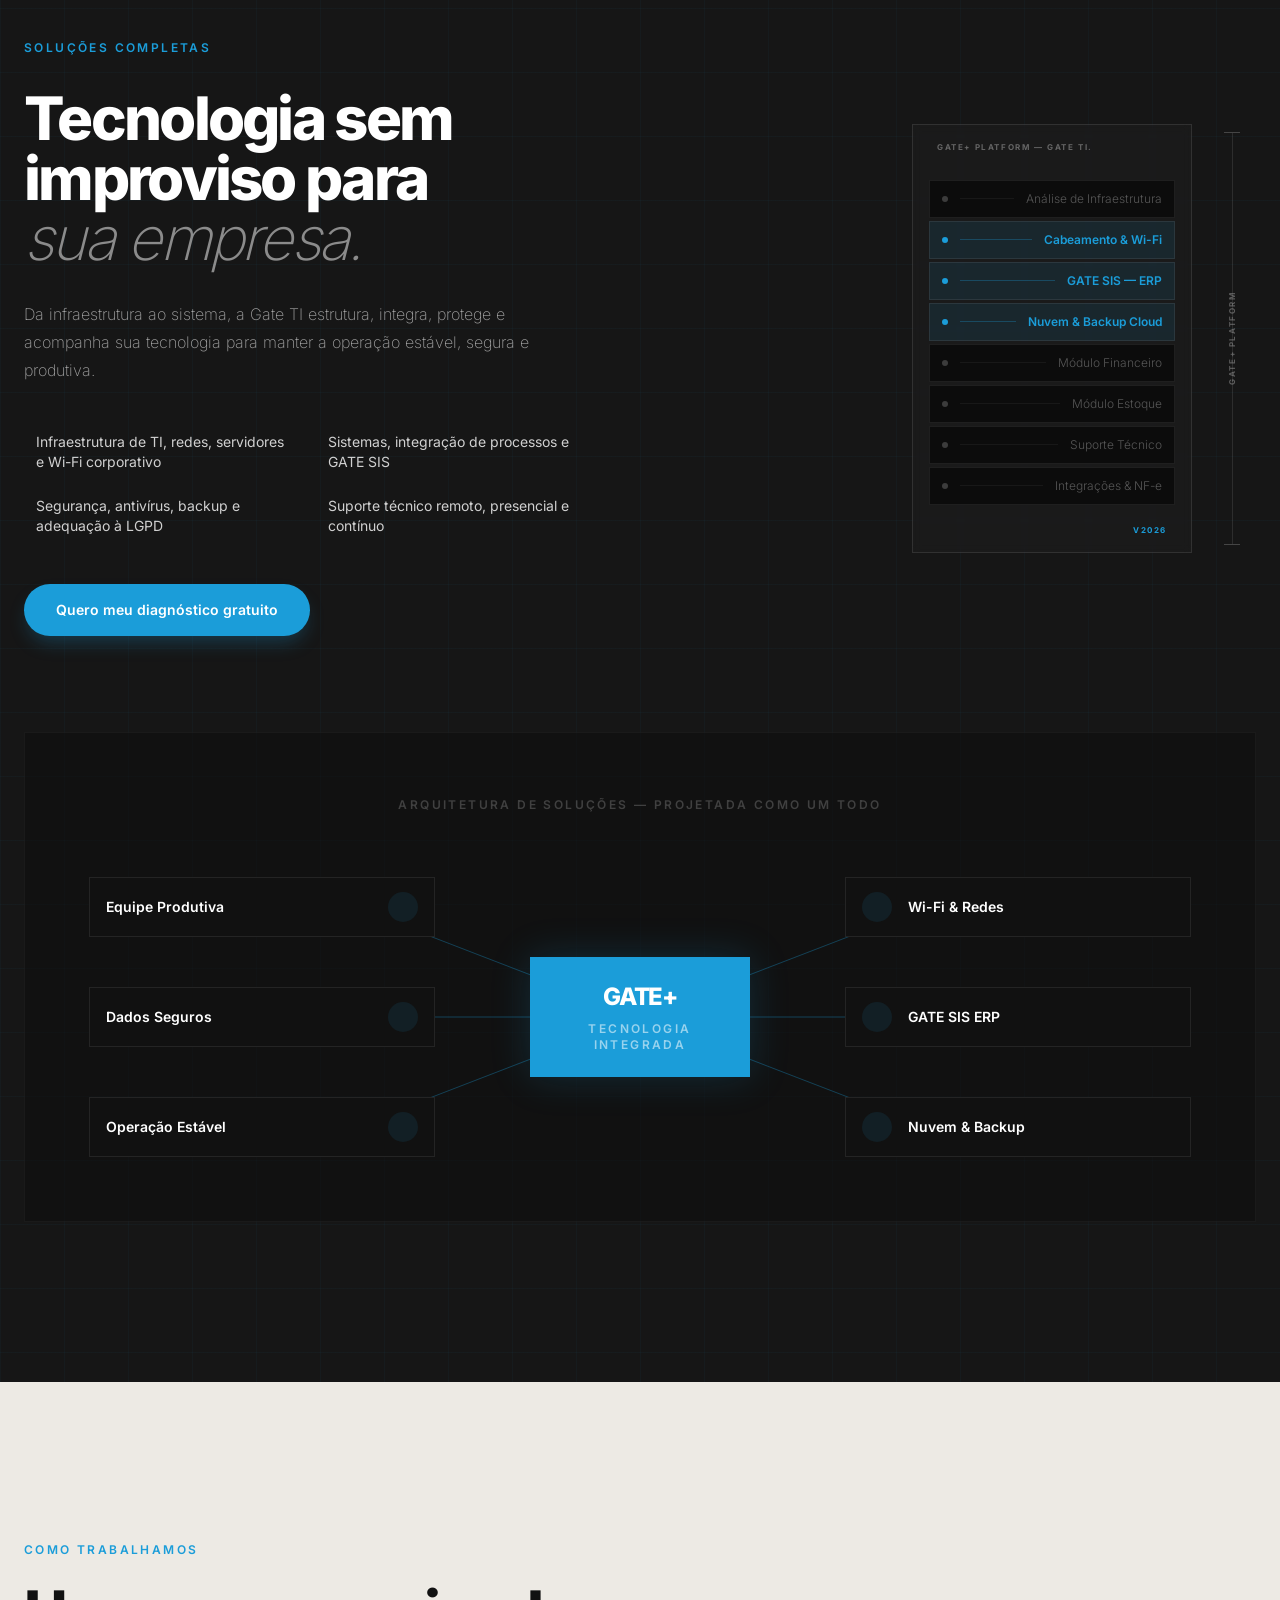
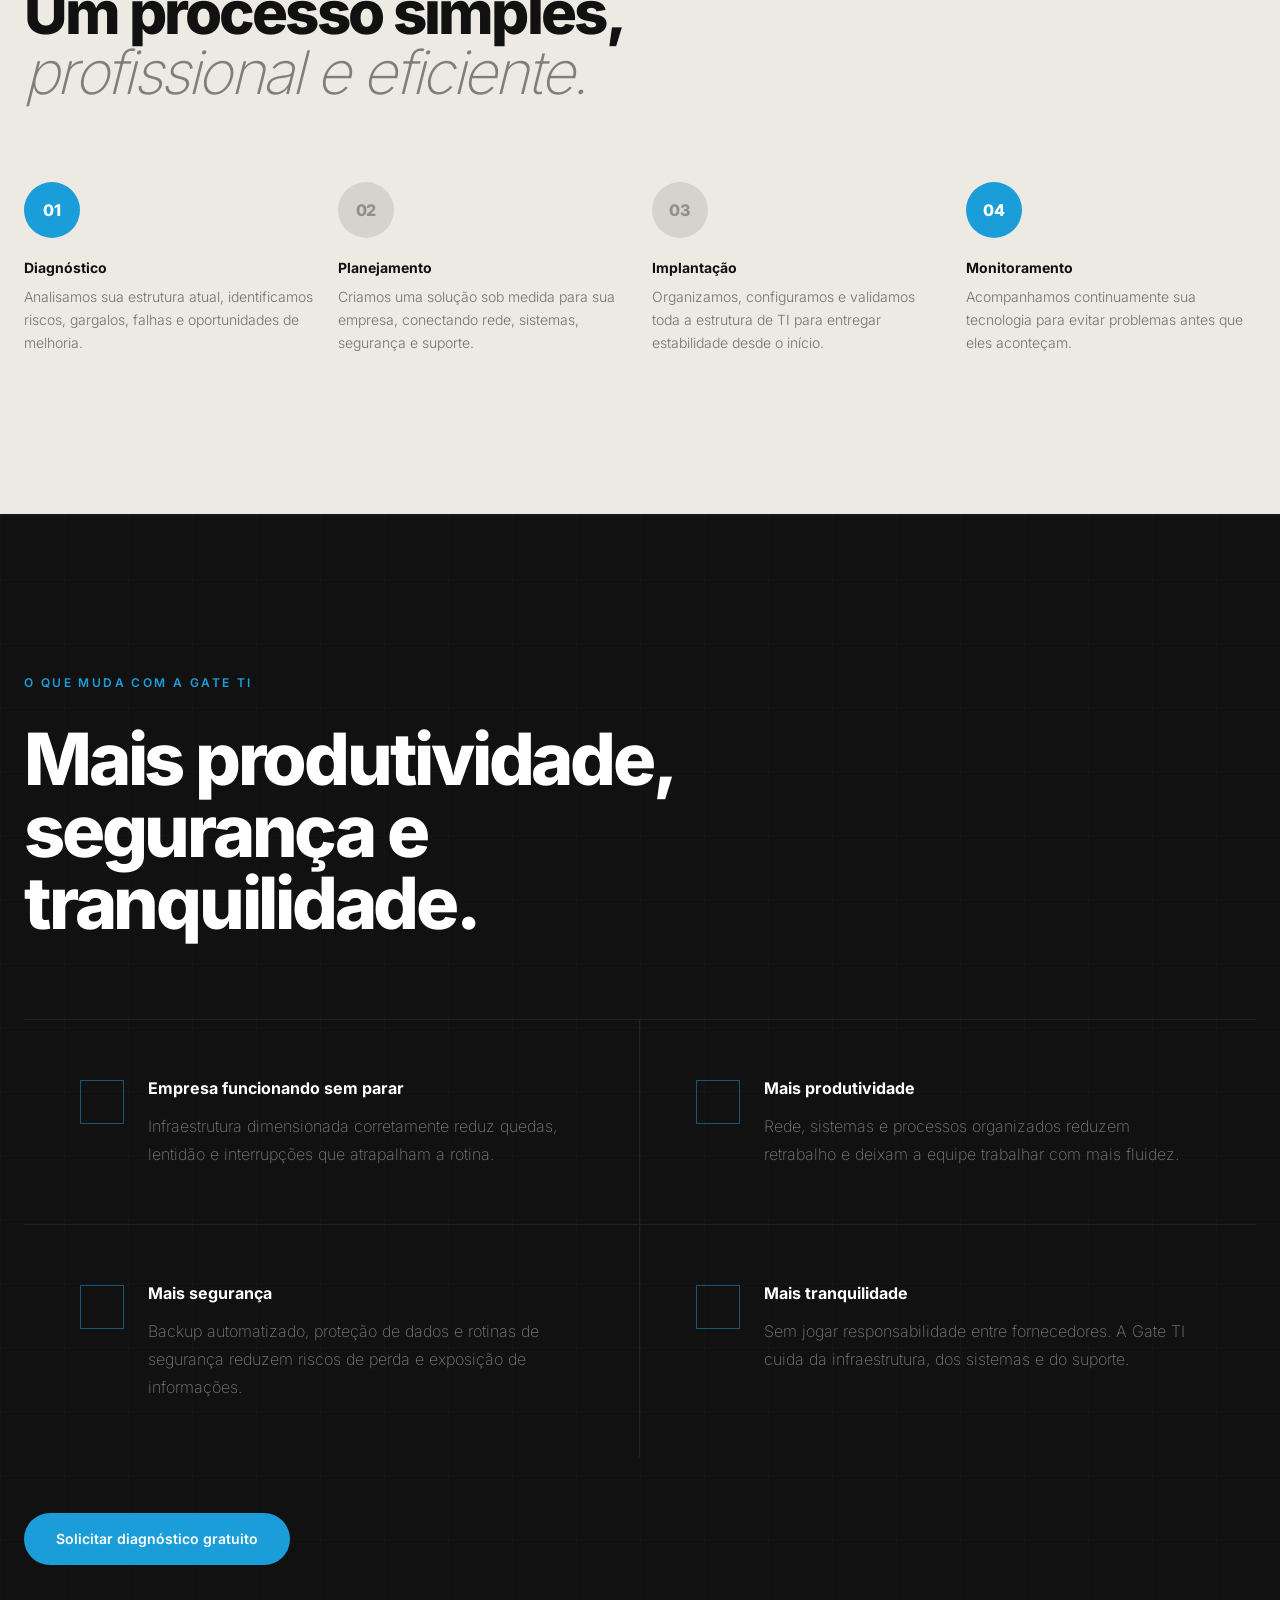
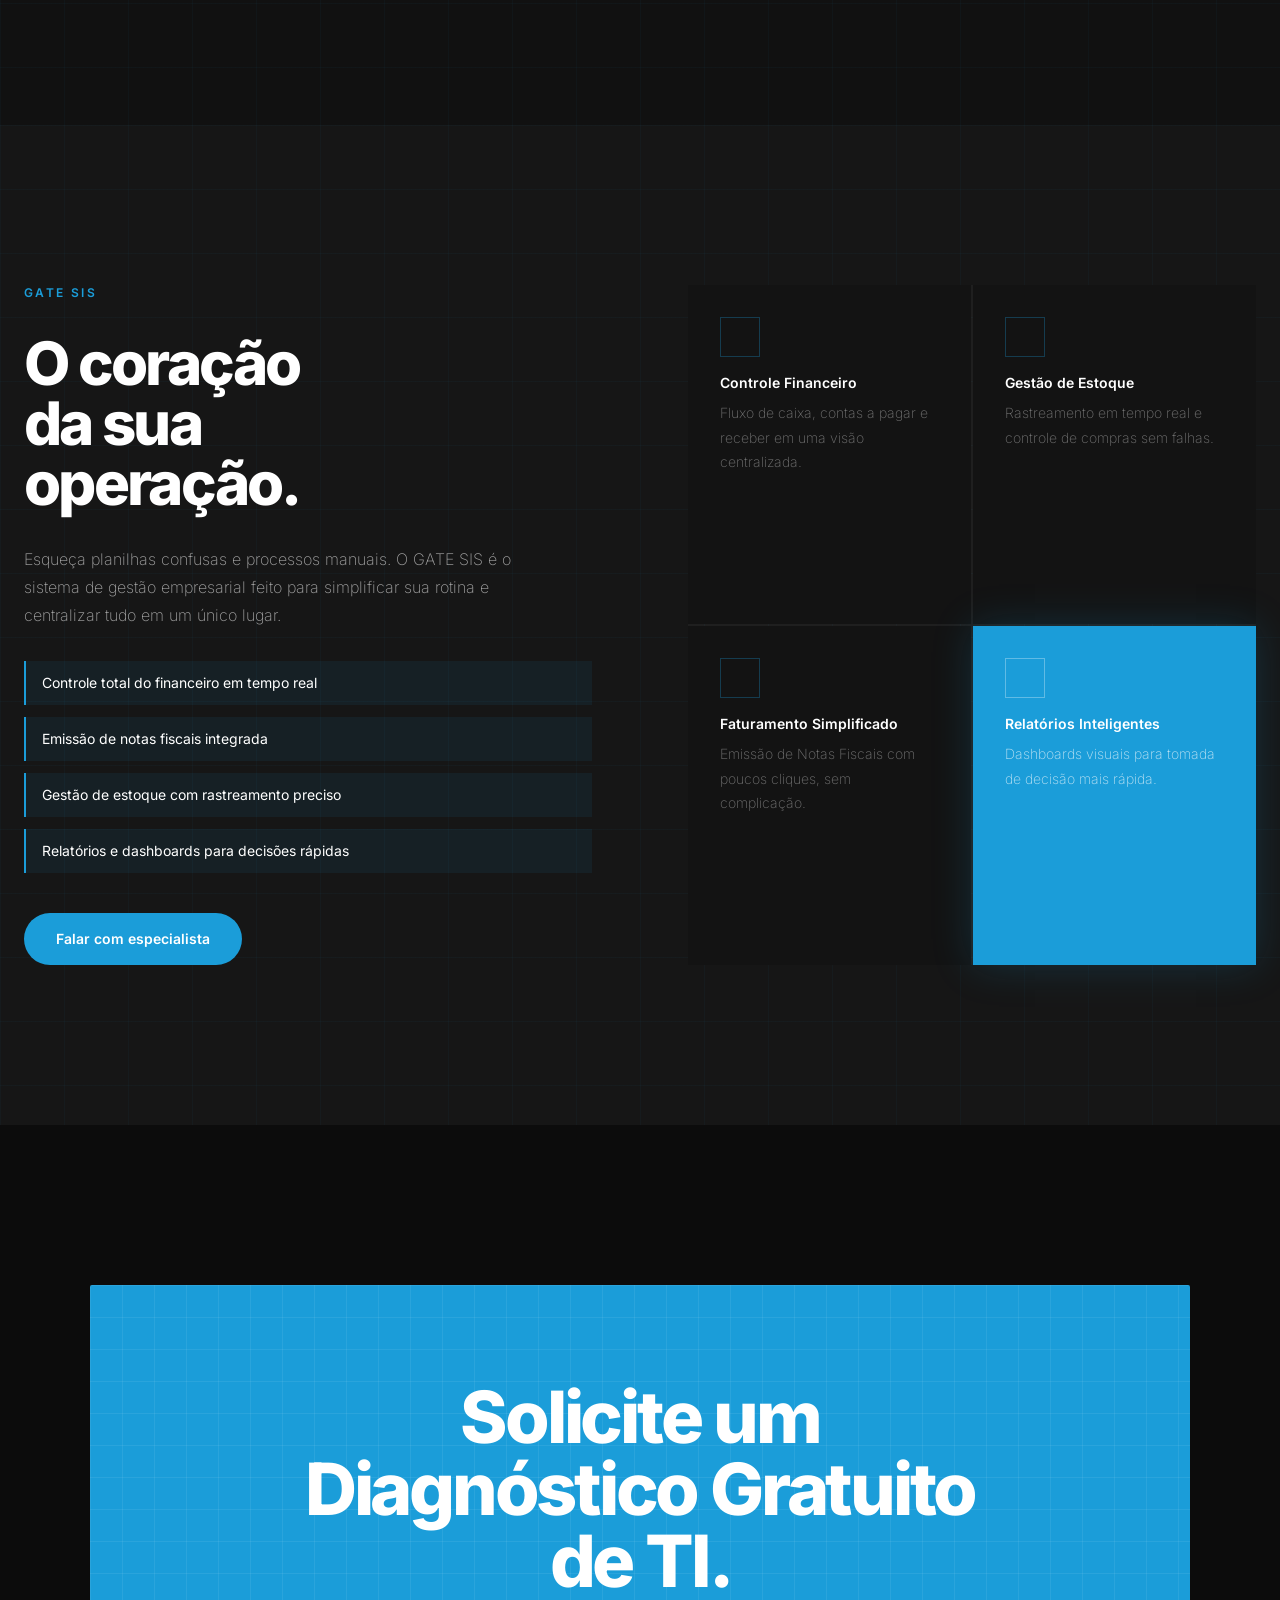
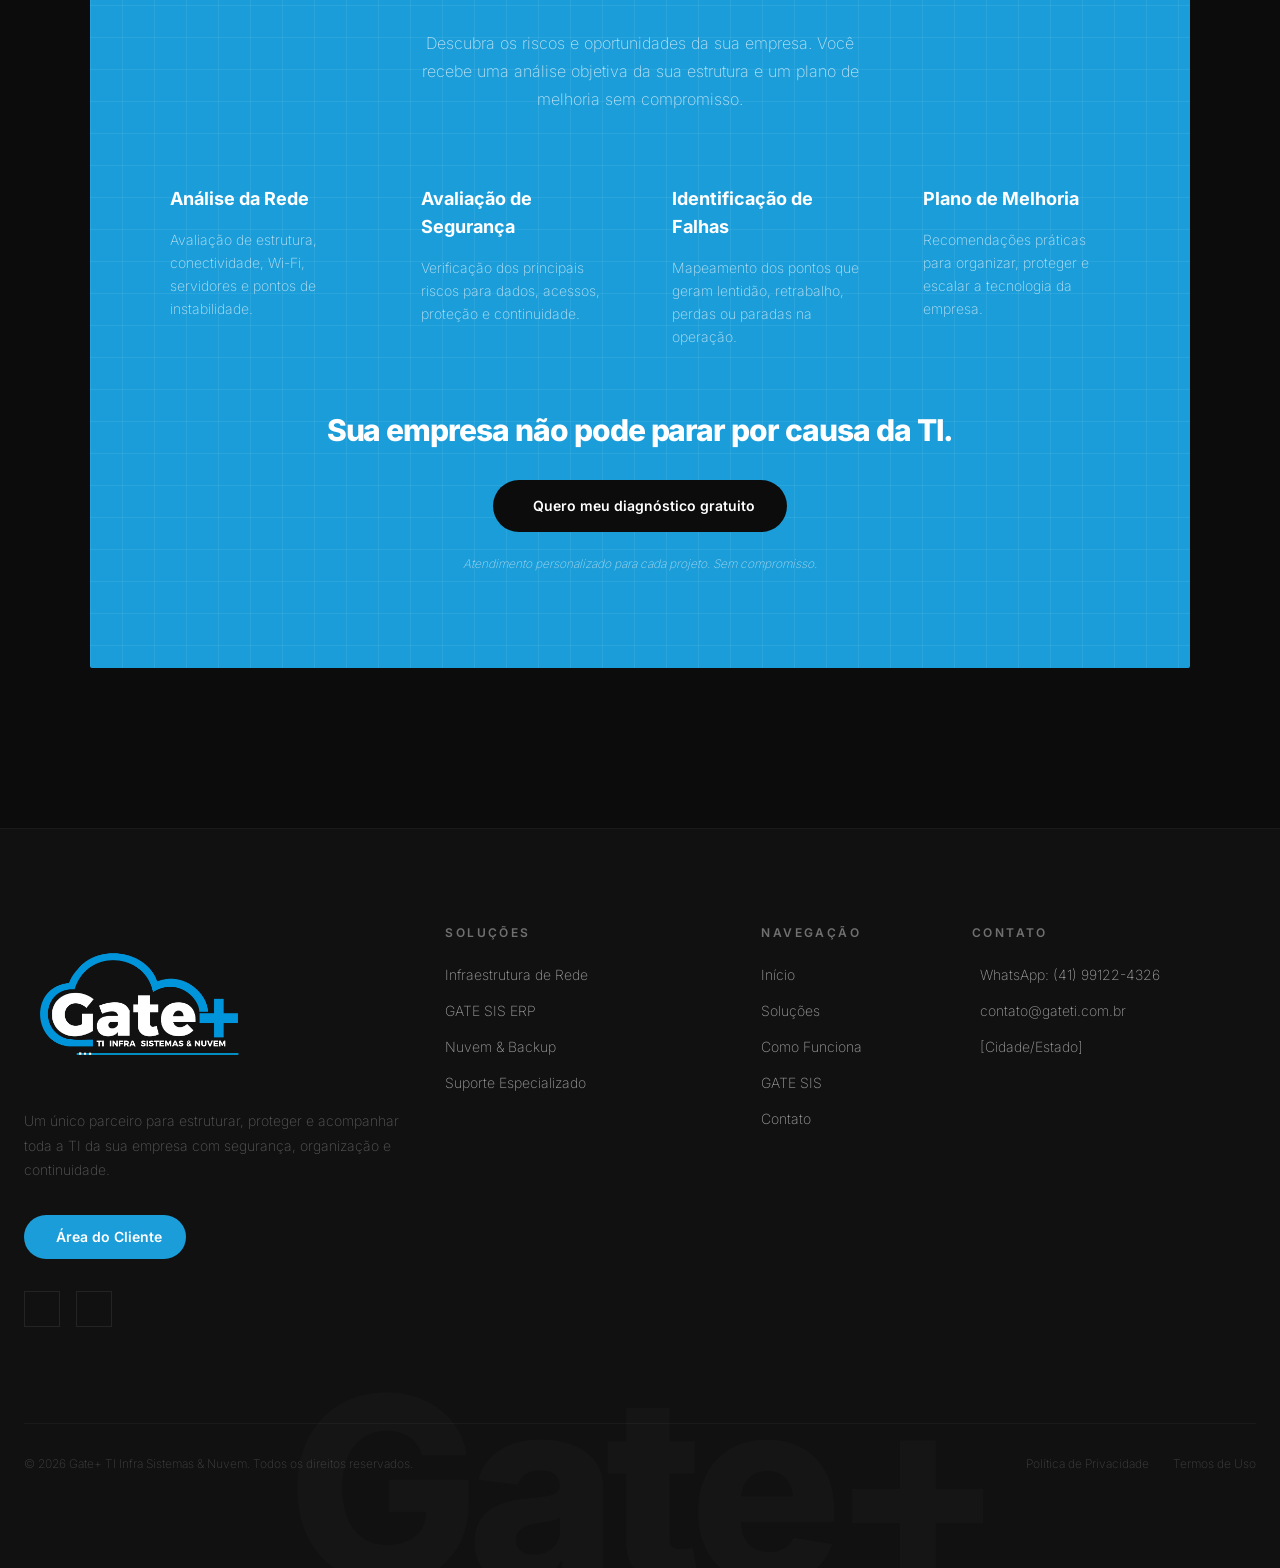
==== commit fabfa790: "Atualiza copy comercial do site" ====
--- a/index.html
+++ b/index.html
@@ -96,9 +96,9 @@
                     <iconify-icon icon="solar:user-rounded-linear" class="text-sm text-[#1B9DD9]"></iconify-icon>
                     <span class="hidden sm:inline">Área do Cliente</span>
                 </a>
-                <a href="https://wa.me/554191224326" target="_blank" rel="noopener" class="hidden md:inline-flex items-center gap-2 justify-center bg-[#1B9DD9] hover:bg-[#2DAEE2] text-white text-xs font-semibold rounded-full px-6 py-2.5 transition-all transform hover:-translate-y-[1px]">
+                <a href="https://wa.me/5541991224326?text=Ol%C3%A1%21%20Quero%20solicitar%20um%20diagn%C3%B3stico%20gratuito%20de%20TI%20para%20minha%20empresa." target="_blank" rel="noopener" class="hidden md:inline-flex items-center gap-2 justify-center bg-[#1B9DD9] hover:bg-[#2DAEE2] text-white text-xs font-semibold rounded-full px-6 py-2.5 transition-all transform hover:-translate-y-[1px]">
                     <iconify-icon icon="solar:chat-round-line-linear" class="text-sm"></iconify-icon>
-                    Fale com um Especialista
+                    Diagnóstico Gratuito
                 </a>
                 <button class="md:hidden text-white/70 hover:text-white transition-colors">
                     <iconify-icon icon="solar:hamburger-menu-linear" class="text-xl"></iconify-icon>
@@ -123,25 +123,25 @@
             <div class="max-w-4xl reveal">
                 <div class="flex items-center gap-4 mb-8">
                     <div class="w-[32px] h-[1px] bg-[#1B9DD9]"></div>
-                    <span class="font-semibold tracking-[0.2em] uppercase text-xs text-[#1B9DD9]">TI • INFRA • SISTEMAS • NUVEM</span>
+                    <span class="font-semibold tracking-[0.2em] uppercase text-xs text-[#1B9DD9]">TI ESTRATÉGICA PARA EMPRESAS QUE QUEREM CRESCER</span>
                 </div>
 
                 <h1 class="text-5xl md:text-7xl lg:text-8xl font-extrabold tracking-[-0.045em] leading-[0.95] mb-8 text-white reveal delay-100">
-                    Tecnologia,<br>
-                    Infraestrutura<br>
-                    <span class="font-extralight italic text-white/55">e Gestão Integrada.</span>
+                    Sua empresa<br>
+                    funcionando.<br>
+                    <span class="font-extralight italic text-white/55">Sempre.</span>
                 </h1>
 
                 <p class="text-base md:text-lg font-extralight text-white/50 leading-[1.75] max-w-xl mb-12 reveal delay-200">
-                    Do cabeamento estruturado de alta performance ao sistema ERP completo. A Gate+ oferece soluções de ponta a ponta para conectar, proteger e gerenciar a sua empresa com eficiência.
+                    Nós cuidamos de toda a sua TI — da infraestrutura ao sistema — para que você foque no crescimento do seu negócio sem interrupções.
                 </p>
 
                 <div class="flex flex-col sm:flex-row gap-4 reveal delay-300">
-                    <a href="#solucoes" class="inline-flex items-center justify-center bg-[#1B9DD9] hover:bg-[#2DAEE2] text-white text-sm font-semibold rounded-full px-8 py-4 transition-all transform hover:-translate-y-[1px]">
-                        Ver Soluções
+                    <a href="https://wa.me/5541991224326?text=Ol%C3%A1%21%20Quero%20solicitar%20um%20diagn%C3%B3stico%20gratuito%20de%20TI%20para%20minha%20empresa." target="_blank" rel="noopener" class="inline-flex items-center justify-center bg-[#1B9DD9] hover:bg-[#2DAEE2] text-white text-sm font-semibold rounded-full px-8 py-4 transition-all transform hover:-translate-y-[1px]">
+                        Solicitar diagnóstico gratuito
                     </a>
-                    <a href="https://wa.me/554191224326" target="_blank" rel="noopener" class="inline-flex items-center justify-center bg-transparent border border-white/20 hover:bg-white/5 text-white text-sm font-normal rounded-full px-8 py-4 transition-all transform hover:-translate-y-[1px]">
-                        Falar no WhatsApp
+                    <a href="https://wa.me/5541991224326?text=Ol%C3%A1%21%20Quero%20solicitar%20um%20diagn%C3%B3stico%20gratuito%20de%20TI%20para%20minha%20empresa." target="_blank" rel="noopener" class="inline-flex items-center justify-center bg-transparent border border-white/20 hover:bg-white/5 text-white text-sm font-normal rounded-full px-8 py-4 transition-all transform hover:-translate-y-[1px]">
+                        Falar com especialista
                     </a>
                 </div>
             </div>
@@ -156,14 +156,14 @@
 
             <!-- Left: Context -->
             <div class="flex flex-col justify-start reveal">
-                <span class="font-semibold tracking-[0.2em] uppercase text-xs text-[#1B9DD9] mb-8 block">O Custo da Fragmentação</span>
+                <span class="font-semibold tracking-[0.2em] uppercase text-xs text-[#1B9DD9] mb-8 block">O Problema</span>
                 <h2 class="text-5xl md:text-7xl font-extrabold tracking-[-0.045em] leading-[0.95] mb-8 text-white">
-                    Cada falha de TI<br>
-                    <span class="font-extralight italic text-white/50">custa mais</span><br>
-                    do que parece.
+                    Sua empresa está<br>
+                    perdendo tempo<br>
+                    <span class="font-extralight italic text-white/50">por falhas na TI?</span>
                 </h2>
                 <p class="text-base font-extralight text-white/40 leading-[1.75] max-w-md">
-                    Redes sem projeto, sistemas que não se integram e dados sem proteção não são apenas inconvenientes — são riscos reais para a continuidade do seu negócio. E o problema cresce silenciosamente.
+                    Rede instável, sistemas isolados, dados sem proteção e suporte lento não são apenas problemas técnicos. São prejuízo, desorganização e risco para a continuidade do seu negócio.
                 </p>
             </div>
 
@@ -184,29 +184,29 @@
                         <!-- Node 1 -->
                         <div class="timeline-node relative pl-12 py-6">
                             <div class="node-dot absolute left-0 top-7 w-[13px] h-[13px] rounded-full bg-[#111111] border border-white/20"></div>
-                            <span class="node-label block font-semibold tracking-[0.2em] uppercase text-xs text-white/50 mb-2 transition-colors duration-300">Rede Sem Projeto</span>
-                            <p class="text-base font-extralight text-white/40 leading-[1.75]">Equipamentos conectados sem planejamento. Lentidão, quedas e instabilidade comprometem toda a equipe.</p>
+                            <span class="node-label block font-semibold tracking-[0.2em] uppercase text-xs text-white/50 mb-2 transition-colors duration-300">Rede Instável</span>
+                            <p class="text-base font-extralight text-white/40 leading-[1.75]">Internet caindo, Wi-Fi fraco e equipamentos sem planejamento interrompem a rotina e reduzem a produtividade da equipe.</p>
                         </div>
 
                         <!-- Node 2 -->
                         <div class="timeline-node relative pl-12 py-6">
                             <div class="node-dot absolute left-0 top-7 w-[13px] h-[13px] rounded-full bg-[#111111] border border-white/20"></div>
-                            <span class="node-label block font-semibold tracking-[0.2em] uppercase text-xs text-white/50 mb-2 transition-colors duration-300">Sistemas Isolados</span>
-                            <p class="text-base font-extralight text-white/40 leading-[1.75]">ERP de um fornecedor, cloud de outro, suporte de um terceiro. Dados que não se integram e relatórios que nunca fecham.</p>
+                            <span class="node-label block font-semibold tracking-[0.2em] uppercase text-xs text-white/50 mb-2 transition-colors duration-300">Sistemas que Não Conversam</span>
+                            <p class="text-base font-extralight text-white/40 leading-[1.75]">ERP, financeiro, estoque e relatórios desconectados criam retrabalho, informações desencontradas e decisões mais lentas.</p>
                         </div>
 
                         <!-- Node 3 -->
                         <div class="timeline-node relative pl-12 py-6">
                             <div class="node-dot absolute left-0 top-7 w-[13px] h-[13px] rounded-full bg-[#111111] border border-white/20"></div>
                             <span class="node-label block font-semibold tracking-[0.2em] uppercase text-xs text-white/50 mb-2 transition-colors duration-300">Dados Sem Proteção</span>
-                            <p class="text-base font-extralight text-white/40 leading-[1.75]">Sem backup adequado, um único incidente pode apagar anos de informação. Cada dia sem proteção é um risco real.</p>
+                            <p class="text-base font-extralight text-white/40 leading-[1.75]">Arquivos importantes sem backup confiável deixam a empresa vulnerável a falhas, perdas, ataques e paradas inesperadas.</p>
                         </div>
 
                         <!-- Node 4 -->
                         <div class="timeline-node relative pl-12 py-6">
                             <div class="node-dot absolute left-0 top-7 w-[13px] h-[13px] rounded-full bg-[#111111] border border-white/20"></div>
-                            <span class="node-label block font-semibold tracking-[0.2em] uppercase text-xs text-white/50 mb-2 transition-colors duration-300">O Negócio Para</span>
-                            <p class="text-base font-light text-white leading-[1.75]">Quando tudo falha ao mesmo tempo, é você que responde. Receita parada, equipe sem trabalhar, clientes insatisfeitos.</p>
+                            <span class="node-label block font-semibold tracking-[0.2em] uppercase text-xs text-white/50 mb-2 transition-colors duration-300">Suporte Lento</span>
+                            <p class="text-base font-light text-white leading-[1.75]">Quando o atendimento demora, cada problema vira estresse. A empresa para, a equipe espera e o cliente sente o impacto.</p>
                         </div>
 
                     </div>
@@ -221,11 +221,11 @@
         <div class="max-w-[90rem] mx-auto px-6">
 
             <div class="mb-20 max-w-2xl">
-                <span class="font-semibold tracking-[0.2em] uppercase text-xs text-[#999999] mb-8 block">O Problema</span>
+                <span class="font-semibold tracking-[0.2em] uppercase text-xs text-[#999999] mb-8 block">A Solução</span>
                 <h2 class="text-5xl md:text-6xl font-extrabold tracking-[-0.045em] leading-[0.95]">
-                    A maioria das empresas<br>
-                    <span class="font-extralight italic text-[#888888]">improvisa.</span><br>
-                    Não integra.
+                    A Gate TI assume<br>
+                    a responsabilidade<br>
+                    <span class="font-extralight italic text-[#888888]">pela sua tecnologia.</span>
                 </h2>
             </div>
 
@@ -235,7 +235,7 @@
 
                     <!-- Left: Fragmentado -->
                     <div class="bg-[#DDE8F3] p-10 md:p-16 flex flex-col items-center">
-                        <span class="font-semibold tracking-[0.2em] uppercase text-xs text-[#7A90A8] mb-12 block text-center w-full">Fragmentado — Fornecedor por Fornecedor</span>
+                        <span class="font-semibold tracking-[0.2em] uppercase text-xs text-[#7A90A8] mb-12 block text-center w-full">Fragmentado — Vários Fornecedores</span>
 
                         <div class="w-full max-w-sm flex flex-col">
                             <div class="border border-dashed border-[#A8B8C8] bg-[#C8D8E8]/50 p-4 text-center">
@@ -251,26 +251,26 @@
                                 <span class="text-xs font-light text-[#7A90A8] tracking-widest">↕ sem integração de rede</span>
                             </div>
                             <div class="border border-dashed border-[#A8B8C8] bg-[#C8D8E8]/50 p-4 text-center">
-                                <span class="text-sm font-light text-[#444444]">ERP de terceiro sem suporte dedicado</span>
+                                <span class="text-sm font-light text-[#444444]">Sistema de gestão sem integração</span>
                             </div>
                             <div class="py-3 text-center flex flex-col items-center justify-center">
                                 <span class="text-xs font-light text-[#7A90A8] tracking-widest">↕ sistemas isolados</span>
                             </div>
                             <div class="border border-dashed border-[#A8B8C8] bg-[#C8D8E8]/50 p-4 text-center">
-                                <span class="text-sm font-light text-[#444444]">Cloud com outro prestador</span>
+                                <span class="text-sm font-light text-[#444444]">Backup e segurança sem rotina clara</span>
                             </div>
                         </div>
 
                         <p class="text-sm font-extralight italic text-[#666666] mt-16 text-center">Cada sistema funciona sozinho. A empresa não.</p>
                     </div>
 
-                    <!-- Right: Gate+ Integrado -->
+                    <!-- Right: Gate TI Integrado -->
                     <div class="bg-[#0C0C0C] p-10 md:p-16 flex flex-col items-center">
-                        <span class="font-semibold tracking-[0.2em] uppercase text-xs text-[#1B9DD9] mb-12 block text-center w-full">Integrado — Gate+ Cuida de Tudo</span>
+                        <span class="font-semibold tracking-[0.2em] uppercase text-xs text-[#1B9DD9] mb-12 block text-center w-full">Integrado — Gate TI Cuida de Tudo</span>
 
                         <div class="w-full max-w-sm flex flex-col">
                             <div class="border border-[#1B9DD9] border-l-[3px] bg-[#1B9DD9]/10 p-4 text-center">
-                                <span class="text-sm font-semibold text-white">Infraestrutura Projetada pela Gate+</span>
+                                <span class="text-sm font-semibold text-white">Infraestrutura Projetada pela Gate TI</span>
                             </div>
                             <div class="h-4 w-[2px] bg-[#1B9DD9]/40 mx-auto"></div>
 
@@ -294,17 +294,17 @@
                             </div>
                         </div>
 
-                        <p class="text-sm font-extralight italic text-white/40 mt-16 text-center">Projetado como um sistema. Operado como um sistema.</p>
+                        <p class="text-sm font-extralight italic text-white/40 mt-16 text-center">Um único parceiro para toda a sua TI.</p>
                     </div>
                 </div>
 
                 <!-- Verdict Bar -->
                 <div class="grid grid-cols-1 lg:grid-cols-2 gap-[3px] mt-[3px]">
                     <div class="bg-[#C8D8E8] p-6 text-center lg:text-left flex items-center justify-center">
-                        <span class="text-sm font-extralight italic text-[#666666]">Múltiplos contratos. Sem responsável claro. Problemas após a implantação.</span>
+                        <span class="text-sm font-extralight italic text-[#666666]">Múltiplos contratos. Sem responsável claro. Problemas viram disputa entre fornecedores.</span>
                     </div>
                     <div class="bg-[#1B9DD9] p-6 text-center lg:text-left flex items-center justify-center">
-                        <span class="text-sm font-semibold text-white">Infraestrutura integrada. Gestão centralizada. Zero surpresas.</span>
+                        <span class="text-sm font-semibold text-white">Segurança, organização e continuidade com um parceiro responsável.</span>
                     </div>
                 </div>
             </div>
@@ -321,37 +321,37 @@
             <!-- Top Grid: Text + Rack Panel -->
             <div class="grid grid-cols-1 lg:grid-cols-2 gap-16 lg:gap-32 items-center mb-24">
                 <div class="reveal">
-                    <span class="font-semibold tracking-[0.2em] uppercase text-xs text-[#1B9DD9] mb-8 block">Gestão Inteligente</span>
+                    <span class="font-semibold tracking-[0.2em] uppercase text-xs text-[#1B9DD9] mb-8 block">Soluções Completas</span>
                     <h2 class="text-5xl md:text-6xl font-extrabold tracking-[-0.045em] leading-[0.95] mb-8 text-white">
-                        O coração da sua<br>
-                        <span class="font-extralight italic text-white/50">operação</span><br>
-                        em um só lugar.
+                        Tecnologia sem<br>
+                        improviso para<br>
+                        <span class="font-extralight italic text-white/50">sua empresa.</span>
                     </h2>
                     <p class="text-base font-extralight text-white/60 leading-[1.75] mb-12 max-w-lg">
-                        Esqueça a complexidade de gerenciar múltiplos softwares. O GATE SIS é o ERP completo que integra todas as áreas da sua empresa, oferecendo controle total e informações em tempo real.
+                        Da infraestrutura ao sistema, a Gate TI estrutura, integra, protege e acompanha sua tecnologia para manter a operação estável, segura e produtiva.
                     </p>
 
                     <div class="grid grid-cols-1 sm:grid-cols-2 gap-x-8 gap-y-6 mb-12">
                         <div class="flex items-start gap-3">
                             <iconify-icon icon="solar:check-circle-bold" class="text-[#1B9DD9] mt-1"></iconify-icon>
-                            <span class="text-sm font-normal text-white/80">Gestão Financeira Completa</span>
+                            <span class="text-sm font-normal text-white/80">Infraestrutura de TI, redes, servidores e Wi-Fi corporativo</span>
                         </div>
                         <div class="flex items-start gap-3">
                             <iconify-icon icon="solar:check-circle-bold" class="text-[#1B9DD9] mt-1"></iconify-icon>
-                            <span class="text-sm font-normal text-white/80">Controle de Estoque & Compras</span>
+                            <span class="text-sm font-normal text-white/80">Sistemas, integração de processos e GATE SIS</span>
                         </div>
                         <div class="flex items-start gap-3">
                             <iconify-icon icon="solar:check-circle-bold" class="text-[#1B9DD9] mt-1"></iconify-icon>
-                            <span class="text-sm font-normal text-white/80">Faturamento & NF-e Ágeis</span>
+                            <span class="text-sm font-normal text-white/80">Segurança, antivírus, backup e adequação à LGPD</span>
                         </div>
                         <div class="flex items-start gap-3">
                             <iconify-icon icon="solar:check-circle-bold" class="text-[#1B9DD9] mt-1"></iconify-icon>
-                            <span class="text-sm font-normal text-white/80">Relatórios de Desempenho</span>
-                        </div>
-                    </div>
-
-                    <a href="#contato" class="inline-flex items-center justify-center bg-[#1B9DD9] hover:bg-[#1689C0] text-white text-sm font-semibold rounded-full px-8 py-4 transition-all shadow-[0_10px_20px_-5px_rgba(27,157,217,0.3)]">
-                        Solicitar Demonstração
+                            <span class="text-sm font-normal text-white/80">Suporte técnico remoto, presencial e contínuo</span>
+                        </div>
+                    </div>
+
+                    <a href="https://wa.me/5541991224326?text=Ol%C3%A1%21%20Quero%20solicitar%20um%20diagn%C3%B3stico%20gratuito%20de%20TI%20para%20minha%20empresa." target="_blank" rel="noopener" class="inline-flex items-center justify-center bg-[#1B9DD9] hover:bg-[#1689C0] text-white text-sm font-semibold rounded-full px-8 py-4 transition-all shadow-[0_10px_20px_-5px_rgba(27,157,217,0.3)]">
+                        Quero meu diagnóstico gratuito
                     </a>
                 </div>
 
@@ -361,7 +361,7 @@
                         <!-- Main Rack Panel -->
                         <div class="w-[280px] border border-white/10 bg-white/[0.02] p-4 flex flex-col gap-[3px] relative z-10 backdrop-blur-sm">
                             <div class="flex justify-between items-center mb-6 px-2">
-                                <span class="text-[0.5rem] font-bold tracking-[0.2em] uppercase text-[#666666]">GATE+ PLATFORM — Gate+ Tecnologia.</span>
+                                <span class="text-[0.5rem] font-bold tracking-[0.2em] uppercase text-[#666666]">GATE+ PLATFORM — Gate TI.</span>
                                 <iconify-icon icon="solar:cloud-linear" class="text-white/30"></iconify-icon>
                             </div>
 
@@ -509,19 +509,19 @@
         </div>
     </section>
 
-    <!-- SECTION 4.5: COMO A GATE+ FUNCIONA — 5 PASSOS -->
+    <!-- SECTION 4.5: COMO A GATE+ FUNCIONA — 4 PASSOS -->
     <section id="como-funciona" class="bg-[#EDEAE4] py-[120px] lg:py-[160px]">
         <div class="max-w-[90rem] mx-auto px-6">
 
             <div class="mb-20">
                 <span class="font-semibold tracking-[0.2em] uppercase text-xs text-[#1B9DD9] mb-6 block">Como Trabalhamos</span>
                 <h2 class="text-5xl md:text-6xl font-extrabold tracking-[-0.045em] leading-[0.95] text-[#111111]">
-                    Cinco etapas.<br>
-                    <span class="font-extralight italic text-[#111111]/50">Sem surpresas.</span>
+                    Um processo simples,<br>
+                    <span class="font-extralight italic text-[#111111]/50">profissional e eficiente.</span>
                 </h2>
             </div>
 
-            <div class="grid grid-cols-1 sm:grid-cols-2 lg:grid-cols-5 gap-10 lg:gap-6">
+            <div class="grid grid-cols-1 sm:grid-cols-2 lg:grid-cols-4 gap-10 lg:gap-6">
 
                 <!-- Step 01 -->
                 <div class="flex flex-col gap-5 reveal">
@@ -529,8 +529,8 @@
                         <span class="text-base font-extrabold text-white tracking-tight">01</span>
                     </div>
                     <div>
-                        <p class="text-sm font-bold text-[#111111] mb-2">Diagnóstico Técnico</p>
-                        <p class="text-sm font-light text-[#111111]/55 leading-relaxed">Mapeamos a infraestrutura atual, identificamos gargalos e entendemos as necessidades reais do negócio.</p>
+                        <p class="text-sm font-bold text-[#111111] mb-2">Diagnóstico</p>
+                        <p class="text-sm font-light text-[#111111]/55 leading-relaxed">Analisamos sua estrutura atual, identificamos riscos, gargalos, falhas e oportunidades de melhoria.</p>
                     </div>
                 </div>
 
@@ -540,8 +540,8 @@
                         <span class="text-base font-extrabold text-[#111111]/35 tracking-tight">02</span>
                     </div>
                     <div>
-                        <p class="text-sm font-bold text-[#111111] mb-2">Projeto da Solução</p>
-                        <p class="text-sm font-light text-[#111111]/55 leading-relaxed">Rede, sistemas e nuvem planejados como um ecossistema integrado. Nada improvisado.</p>
+                        <p class="text-sm font-bold text-[#111111] mb-2">Planejamento</p>
+                        <p class="text-sm font-light text-[#111111]/55 leading-relaxed">Criamos uma solução sob medida para sua empresa, conectando rede, sistemas, segurança e suporte.</p>
                     </div>
                 </div>
 
@@ -551,30 +551,19 @@
                         <span class="text-base font-extrabold text-[#111111]/35 tracking-tight">03</span>
                     </div>
                     <div>
-                        <p class="text-sm font-bold text-[#111111] mb-2">Implantação Coordenada</p>
-                        <p class="text-sm font-light text-[#111111]/55 leading-relaxed">Instalação e configuração com acompanhamento técnico em cada etapa do processo.</p>
+                        <p class="text-sm font-bold text-[#111111] mb-2">Implantação</p>
+                        <p class="text-sm font-light text-[#111111]/55 leading-relaxed">Organizamos, configuramos e validamos toda a estrutura de TI para entregar estabilidade desde o início.</p>
                     </div>
                 </div>
 
                 <!-- Step 04 -->
                 <div class="flex flex-col gap-5 reveal delay-300">
-                    <div class="w-14 h-14 rounded-full bg-[#111111]/10 flex items-center justify-center shrink-0">
-                        <span class="text-base font-extrabold text-[#111111]/35 tracking-tight">04</span>
+                    <div class="w-14 h-14 rounded-full bg-[#1B9DD9] flex items-center justify-center shrink-0">
+                        <span class="text-base font-extrabold text-white tracking-tight">04</span>
                     </div>
                     <div>
-                        <p class="text-sm font-bold text-[#111111] mb-2">Testes e Validação</p>
-                        <p class="text-sm font-light text-[#111111]/55 leading-relaxed">Toda a solução é testada em ambiente real antes da entrega. Desempenho confirmado.</p>
-                    </div>
-                </div>
-
-                <!-- Step 05 -->
-                <div class="flex flex-col gap-5 reveal delay-400">
-                    <div class="w-14 h-14 rounded-full bg-[#1B9DD9] flex items-center justify-center shrink-0">
-                        <span class="text-base font-extrabold text-white tracking-tight">05</span>
-                    </div>
-                    <div>
-                        <p class="text-sm font-bold text-[#111111] mb-2">Suporte Contínuo</p>
-                        <p class="text-sm font-light text-[#111111]/55 leading-relaxed">Monitoramento proativo, atualizações e suporte técnico dedicado após a entrega.</p>
+                        <p class="text-sm font-bold text-[#111111] mb-2">Monitoramento</p>
+                        <p class="text-sm font-light text-[#111111]/55 leading-relaxed">Acompanhamos continuamente sua tecnologia para evitar problemas antes que eles aconteçam.</p>
                     </div>
                 </div>
 
@@ -590,9 +579,10 @@
         <div class="max-w-[90rem] mx-auto px-6 relative z-10">
 
             <div class="mb-20 max-w-3xl reveal">
-                <span class="font-semibold tracking-[0.2em] uppercase text-xs text-[#1B9DD9] mb-8 block">O Que Muda com a Gate+</span>
+                <span class="font-semibold tracking-[0.2em] uppercase text-xs text-[#1B9DD9] mb-8 block">O Que Muda com a Gate TI</span>
                 <h2 class="text-5xl md:text-6xl lg:text-7xl font-extrabold tracking-[-0.045em] leading-[0.95] text-white">
-                    O que muda quando a tecnologia<br>é integrada de verdade.
+                    Mais produtividade,<br>
+                    segurança e tranquilidade.
                 </h2>
             </div>
 
@@ -605,8 +595,8 @@
                         <iconify-icon icon="solar:wifi-router-linear" class="text-xl text-[#1B9DD9]"></iconify-icon>
                     </div>
                     <div>
-                        <h3 class="text-base font-bold text-white mb-3">Rede estável, sem interrupções</h3>
-                        <p class="text-base font-extralight text-white/45 leading-[1.75]">Infraestrutura de cabeamento e Wi-Fi dimensionada corretamente não cai, não trava e não surpreende negativamente.</p>
+                        <h3 class="text-base font-bold text-white mb-3">Empresa funcionando sem parar</h3>
+                        <p class="text-base font-extralight text-white/45 leading-[1.75]">Infraestrutura dimensionada corretamente reduz quedas, lentidão e interrupções que atrapalham a rotina.</p>
                     </div>
                 </div>
 
@@ -616,8 +606,8 @@
                         <iconify-icon icon="solar:chart-2-linear" class="text-xl text-[#1B9DD9]"></iconify-icon>
                     </div>
                     <div>
-                        <h3 class="text-base font-bold text-white mb-3">Sistemas que se comunicam</h3>
-                        <p class="text-base font-extralight text-white/45 leading-[1.75]">ERP, rede e nuvem trabalhando em conjunto. Dados consistentes, processos sem retrabalho, relatórios que fecham.</p>
+                        <h3 class="text-base font-bold text-white mb-3">Mais produtividade</h3>
+                        <p class="text-base font-extralight text-white/45 leading-[1.75]">Rede, sistemas e processos organizados reduzem retrabalho e deixam a equipe trabalhar com mais fluidez.</p>
                     </div>
                 </div>
 
@@ -627,8 +617,8 @@
                         <iconify-icon icon="solar:cloud-storage-linear" class="text-xl text-[#1B9DD9]"></iconify-icon>
                     </div>
                     <div>
-                        <h3 class="text-base font-bold text-white mb-3">Dados sempre protegidos</h3>
-                        <p class="text-base font-extralight text-white/45 leading-[1.75]">Backup automatizado e recuperação em nuvem. Suas informações seguras mesmo diante de falhas ou incidentes críticos.</p>
+                        <h3 class="text-base font-bold text-white mb-3">Mais segurança</h3>
+                        <p class="text-base font-extralight text-white/45 leading-[1.75]">Backup automatizado, proteção de dados e rotinas de segurança reduzem riscos de perda e exposição de informações.</p>
                     </div>
                 </div>
 
@@ -638,11 +628,17 @@
                         <iconify-icon icon="solar:headphones-round-linear" class="text-xl text-[#1B9DD9]"></iconify-icon>
                     </div>
                     <div>
-                        <h3 class="text-base font-bold text-white mb-3">Um único ponto de suporte</h3>
-                        <p class="text-base font-extralight text-white/45 leading-[1.75]">Sem jogar responsabilidade entre fornecedores. A Gate+ cuida de tudo — infraestrutura, sistema e nuvem — do início ao fim.</p>
-                    </div>
-                </div>
-
+                        <h3 class="text-base font-bold text-white mb-3">Mais tranquilidade</h3>
+                        <p class="text-base font-extralight text-white/45 leading-[1.75]">Sem jogar responsabilidade entre fornecedores. A Gate TI cuida da infraestrutura, dos sistemas e do suporte.</p>
+                    </div>
+                </div>
+
+            </div>
+
+            <div class="mt-14 reveal delay-200">
+                <a href="https://wa.me/5541991224326?text=Ol%C3%A1%21%20Quero%20solicitar%20um%20diagn%C3%B3stico%20gratuito%20de%20TI%20para%20minha%20empresa." target="_blank" rel="noopener" class="inline-flex items-center justify-center bg-[#1B9DD9] hover:bg-[#2DAEE2] text-white text-sm font-semibold rounded-full px-8 py-4 transition-all transform hover:-translate-y-[1px]">
+                    Solicitar diagnóstico gratuito
+                </a>
             </div>
         </div>
     </section>
@@ -681,6 +677,10 @@
                             <span class="text-sm font-normal text-white">Relatórios e dashboards para decisões rápidas</span>
                         </div>
                     </div>
+
+                    <a href="https://wa.me/5541991224326?text=Ol%C3%A1%21%20Quero%20solicitar%20um%20diagn%C3%B3stico%20gratuito%20de%20TI%20para%20minha%20empresa." target="_blank" rel="noopener" class="inline-flex items-center justify-center bg-[#1B9DD9] hover:bg-[#2DAEE2] text-white text-sm font-semibold rounded-full px-8 py-4 mt-10 transition-all transform hover:-translate-y-[1px]">
+                        Falar com especialista
+                    </a>
                 </div>
 
                 <!-- Right: Feature Grid -->
@@ -741,13 +741,13 @@
 
             <div class="relative z-10 flex flex-col items-center">
                 <h2 class="text-5xl md:text-7xl font-extrabold tracking-[-0.045em] leading-[0.95] text-white mb-8">
-                    Pronto para modernizar<br>
-                    a tecnologia da<br>
-                    sua empresa?
+                    Solicite um<br>
+                    Diagnóstico Gratuito<br>
+                    de TI.
                 </h2>
 
                 <p class="text-base font-extralight text-white/70 leading-[1.75] max-w-[480px] mb-12">
-                    Converse com nossos especialistas hoje mesmo e descubra como a Gate+ pode otimizar sua infraestrutura e acelerar a sua gestão com o GATE SIS.
+                    Descubra os riscos e oportunidades da sua empresa. Você recebe uma análise objetiva da sua estrutura e um plano de melhoria sem compromisso.
                 </p>
 
                 <div class="grid grid-cols-1 md:grid-cols-2 lg:grid-cols-4 gap-12 lg:gap-16 mb-16 text-left">
@@ -756,39 +756,43 @@
                         <div class="mb-6">
                             <iconify-icon icon="solar:screencast-linear" class="text-4xl text-white"></iconify-icon>
                         </div>
-                        <h3 class="text-lg font-bold text-white mb-4">Monitoramento 24/7</h3>
-                        <p class="text-sm font-extralight text-white/70 leading-relaxed">Sua infraestrutura monitorada em tempo real para evitar interrupções antes que elas aconteçam.</p>
+                        <h3 class="text-lg font-bold text-white mb-4">Análise da Rede</h3>
+                        <p class="text-sm font-extralight text-white/70 leading-relaxed">Avaliação de estrutura, conectividade, Wi-Fi, servidores e pontos de instabilidade.</p>
                     </div>
 
                     <div class="flex flex-col reveal delay-200">
                         <div class="mb-6">
                             <iconify-icon icon="solar:cloud-upload-linear" class="text-4xl text-white"></iconify-icon>
                         </div>
-                        <h3 class="text-lg font-bold text-white mb-4">Backup & Recuperação</h3>
-                        <p class="text-sm font-extralight text-white/70 leading-relaxed">Estratégias de backup em nuvem para garantir a recuperação rápida de dados críticos em qualquer cenário.</p>
+                        <h3 class="text-lg font-bold text-white mb-4">Avaliação de Segurança</h3>
+                        <p class="text-sm font-extralight text-white/70 leading-relaxed">Verificação dos principais riscos para dados, acessos, proteção e continuidade.</p>
                     </div>
 
                     <div class="flex flex-col reveal delay-300">
                         <div class="mb-6">
                             <iconify-icon icon="solar:shield-keyhole-linear" class="text-4xl text-white"></iconify-icon>
                         </div>
-                        <h3 class="text-lg font-bold text-white mb-4">Segurança Avançada</h3>
-                        <p class="text-sm font-extralight text-white/70 leading-relaxed">Proteção contra ameaças digitais com firewalls e protocolos de segurança de nível corporativo.</p>
+                        <h3 class="text-lg font-bold text-white mb-4">Identificação de Falhas</h3>
+                        <p class="text-sm font-extralight text-white/70 leading-relaxed">Mapeamento dos pontos que geram lentidão, retrabalho, perdas ou paradas na operação.</p>
                     </div>
 
                     <div class="flex flex-col reveal delay-400">
                         <div class="mb-6">
                             <iconify-icon icon="solar:chat-round-call-linear" class="text-4xl text-white"></iconify-icon>
                         </div>
-                        <h3 class="text-lg font-bold text-white mb-4">Suporte Proativo</h3>
-                        <p class="text-sm font-extralight text-white/70 leading-relaxed">Não espere o problema aparecer. Nossa equipe atua preventivamente na manutenção dos seus sistemas.</p>
-                    </div>
-
-                </div>
-
-                <a href="https://wa.me/554191224326" target="_blank" rel="noopener" class="inline-flex items-center gap-2 justify-center bg-[#0C0C0C] hover:bg-[#161616] text-white text-sm font-semibold rounded-full px-8 py-4 mb-6 transition-all transform hover:-translate-y-[2px]">
+                        <h3 class="text-lg font-bold text-white mb-4">Plano de Melhoria</h3>
+                        <p class="text-sm font-extralight text-white/70 leading-relaxed">Recomendações práticas para organizar, proteger e escalar a tecnologia da empresa.</p>
+                    </div>
+
+                </div>
+
+                <h3 class="text-2xl md:text-3xl font-extrabold tracking-[-0.035em] leading-tight text-white mb-8">
+                    Sua empresa não pode parar por causa da TI.
+                </h3>
+
+                <a href="https://wa.me/5541991224326?text=Ol%C3%A1%21%20Quero%20solicitar%20um%20diagn%C3%B3stico%20gratuito%20de%20TI%20para%20minha%20empresa." target="_blank" rel="noopener" class="inline-flex items-center gap-2 justify-center bg-[#0C0C0C] hover:bg-[#161616] text-white text-sm font-semibold rounded-full px-8 py-4 mb-6 transition-all transform hover:-translate-y-[2px]">
                     <iconify-icon icon="solar:chat-round-line-linear" class="text-base"></iconify-icon>
-                    Falar com um Especialista →
+                    Quero meu diagnóstico gratuito
                 </a>
 
                 <p class="text-xs font-extralight italic text-white/60">
@@ -811,7 +815,7 @@
                         <img src="assets/images/logo_oficial_transparente.png" alt="Gate+ TI" class="h-40">
                     </a>
                     <p class="text-sm font-extralight text-white/30 leading-[1.75] max-w-sm mt-2">
-                        Soluções integradas de infraestrutura, sistemas e nuvem para acelerar o crescimento do seu negócio com segurança e eficiência técnica.
+                        Um único parceiro para estruturar, proteger e acompanhar toda a TI da sua empresa com segurança, organização e continuidade.
                     </p>
                     <a href="https://gatesolution.suport.systems" target="_blank" rel="noopener" class="inline-flex items-center gap-2 justify-center bg-[#1B9DD9] hover:bg-[#2DAEE2] text-white text-sm font-semibold rounded-full px-6 py-3 mt-8 transition-all transform hover:-translate-y-[1px]">
                         <iconify-icon icon="solar:user-rounded-linear" class="text-base"></iconify-icon>
@@ -855,7 +859,7 @@
                     <h4 class="text-xs font-semibold tracking-[0.2em] uppercase text-white/40 mb-6">Contato</h4>
                     <ul class="space-y-4 text-sm font-extralight text-white/60">
                         <li>
-                            <a href="https://wa.me/554191224326" target="_blank" rel="noopener" class="hover:text-white transition-colors flex items-center gap-2">
+                            <a href="https://wa.me/5541991224326?text=Ol%C3%A1%21%20Quero%20solicitar%20um%20diagn%C3%B3stico%20gratuito%20de%20TI%20para%20minha%20empresa." target="_blank" rel="noopener" class="hover:text-white transition-colors flex items-center gap-2">
                                 <iconify-icon icon="solar:phone-linear" class="text-[#1B9DD9] shrink-0"></iconify-icon>
                                 WhatsApp: (41) 99122-4326
                             </a>
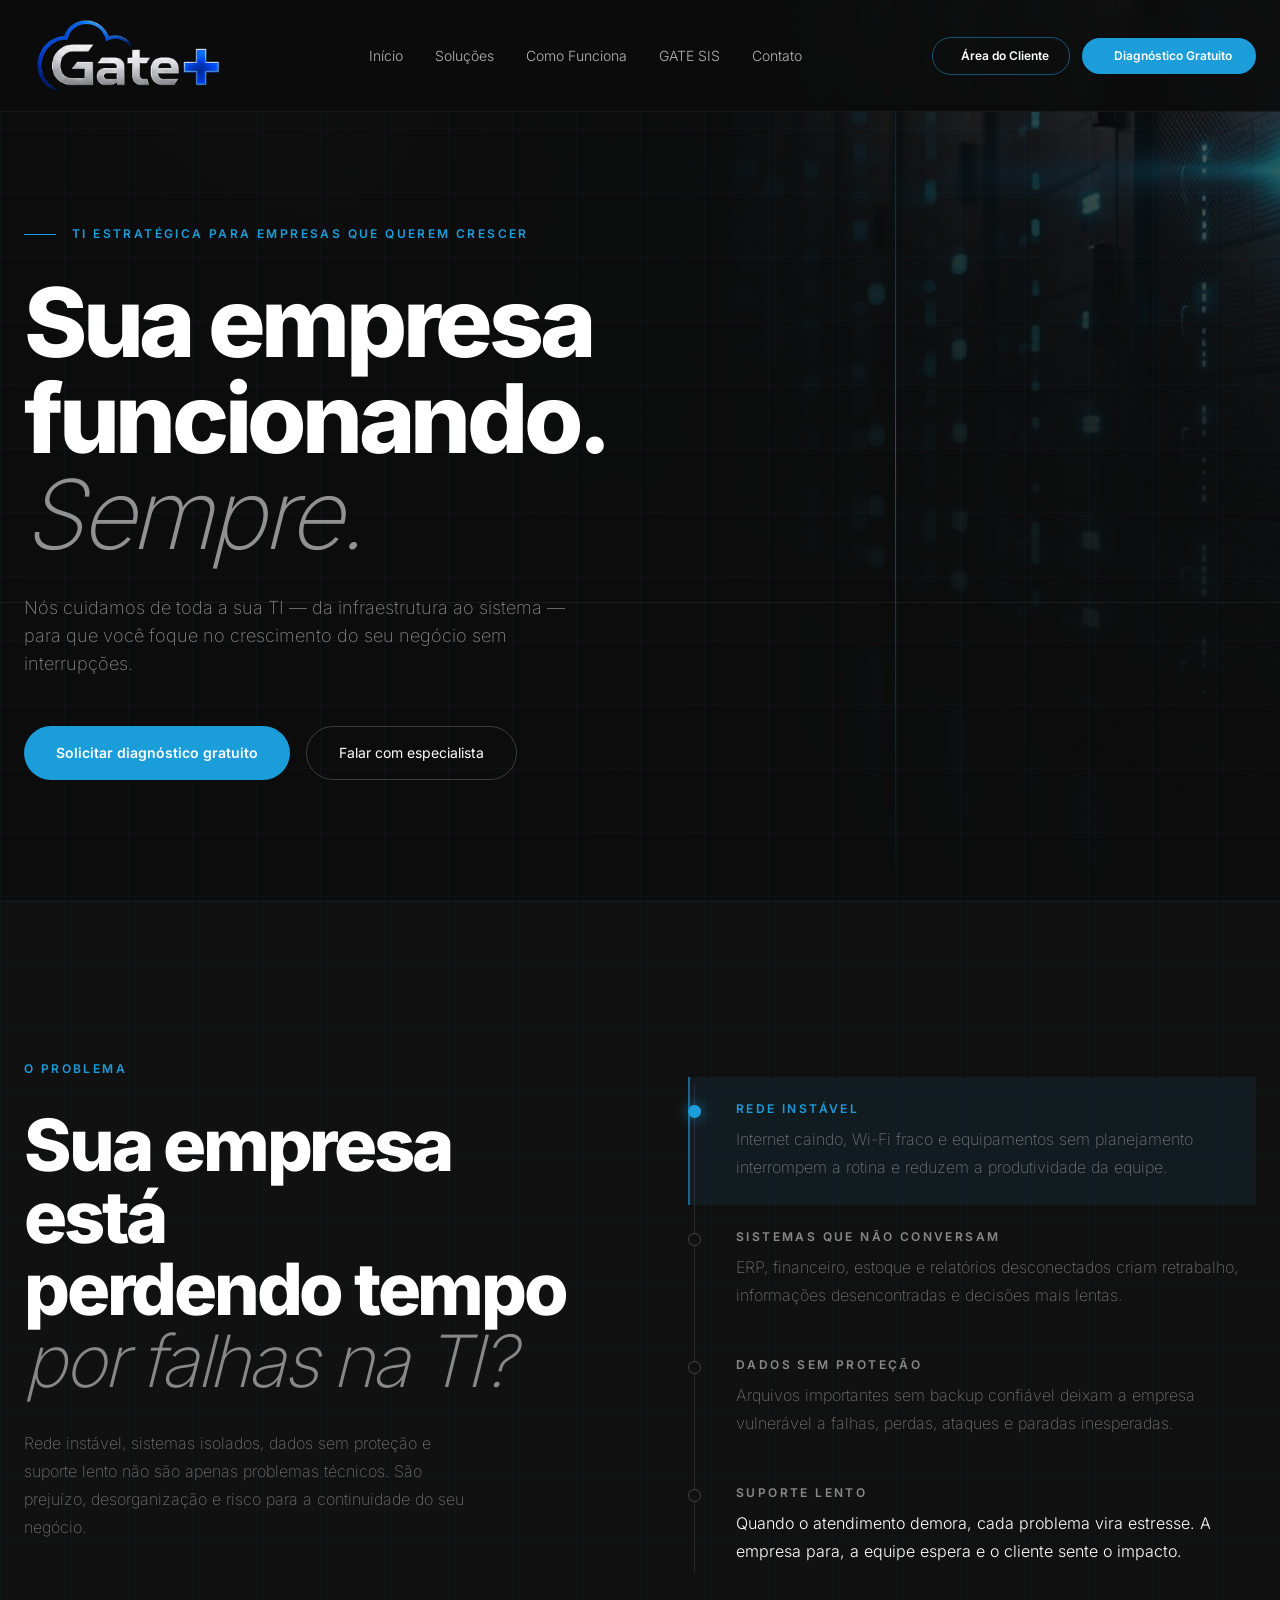
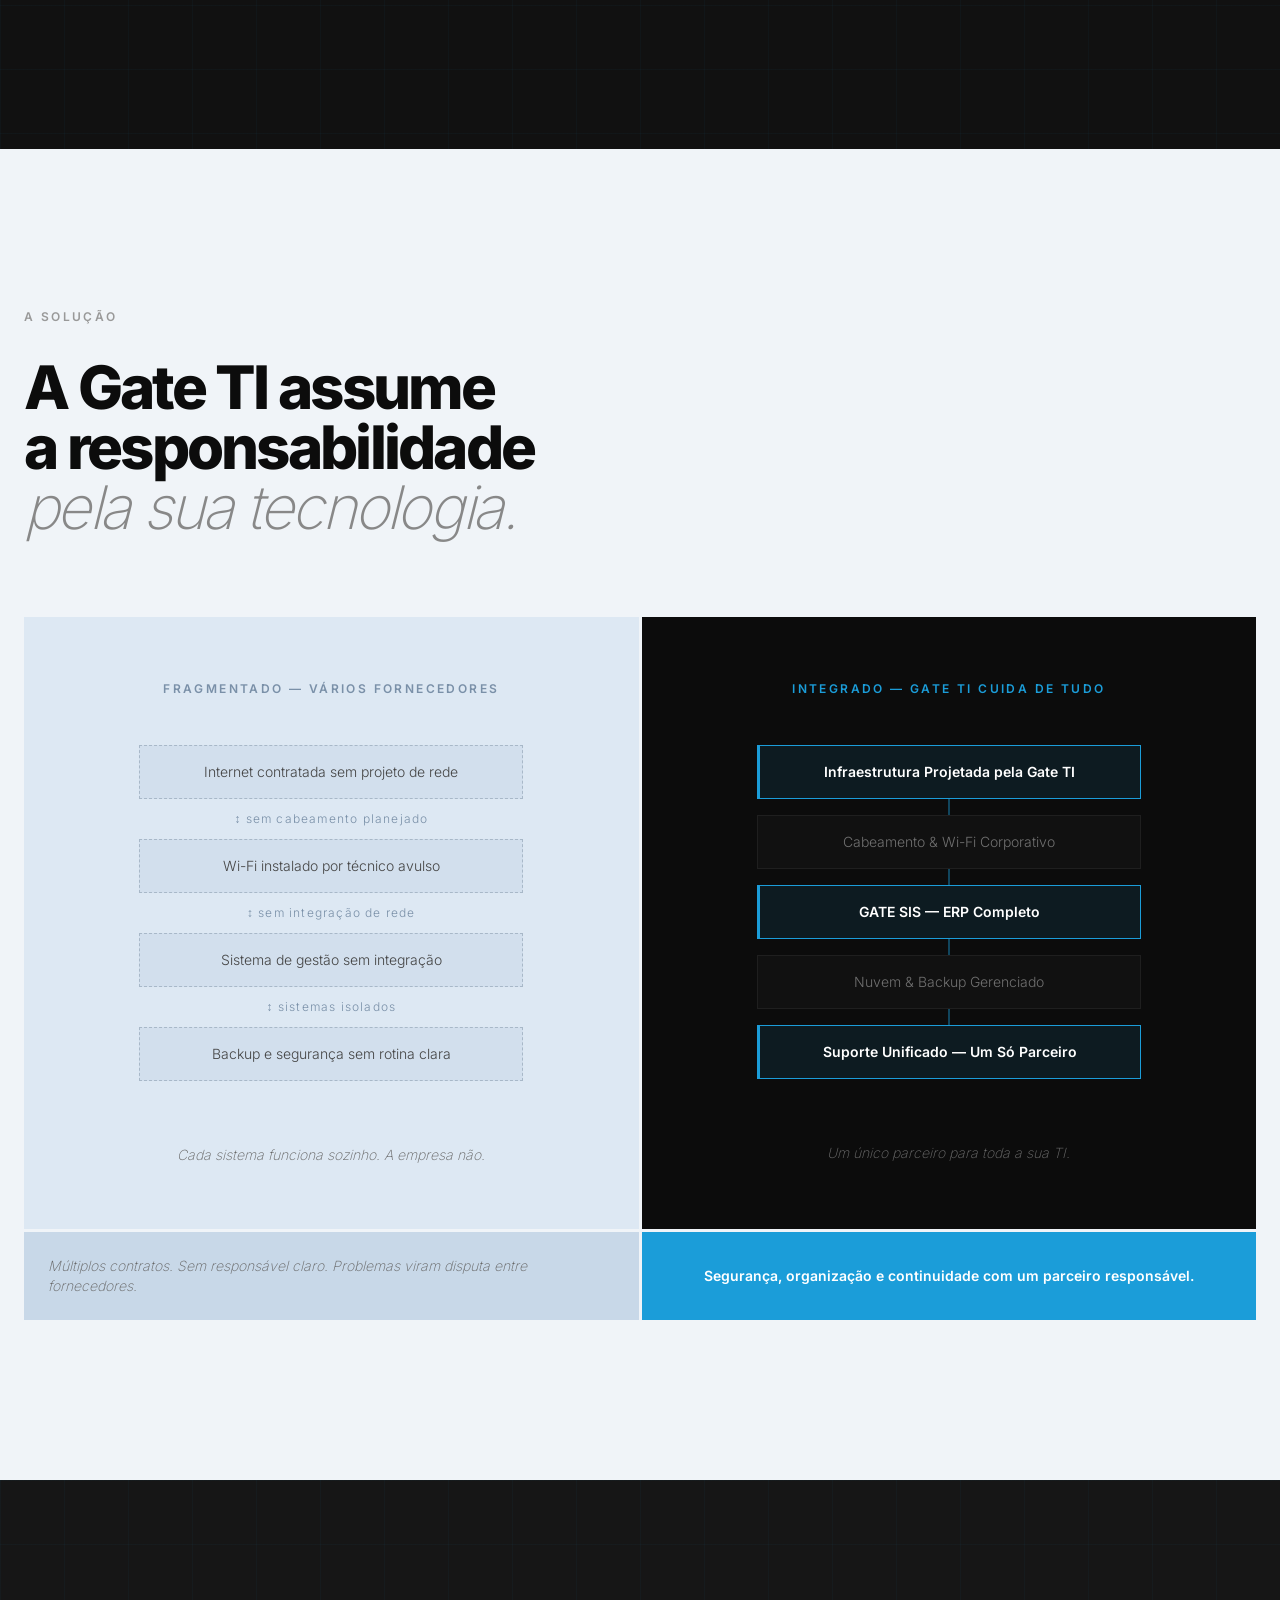
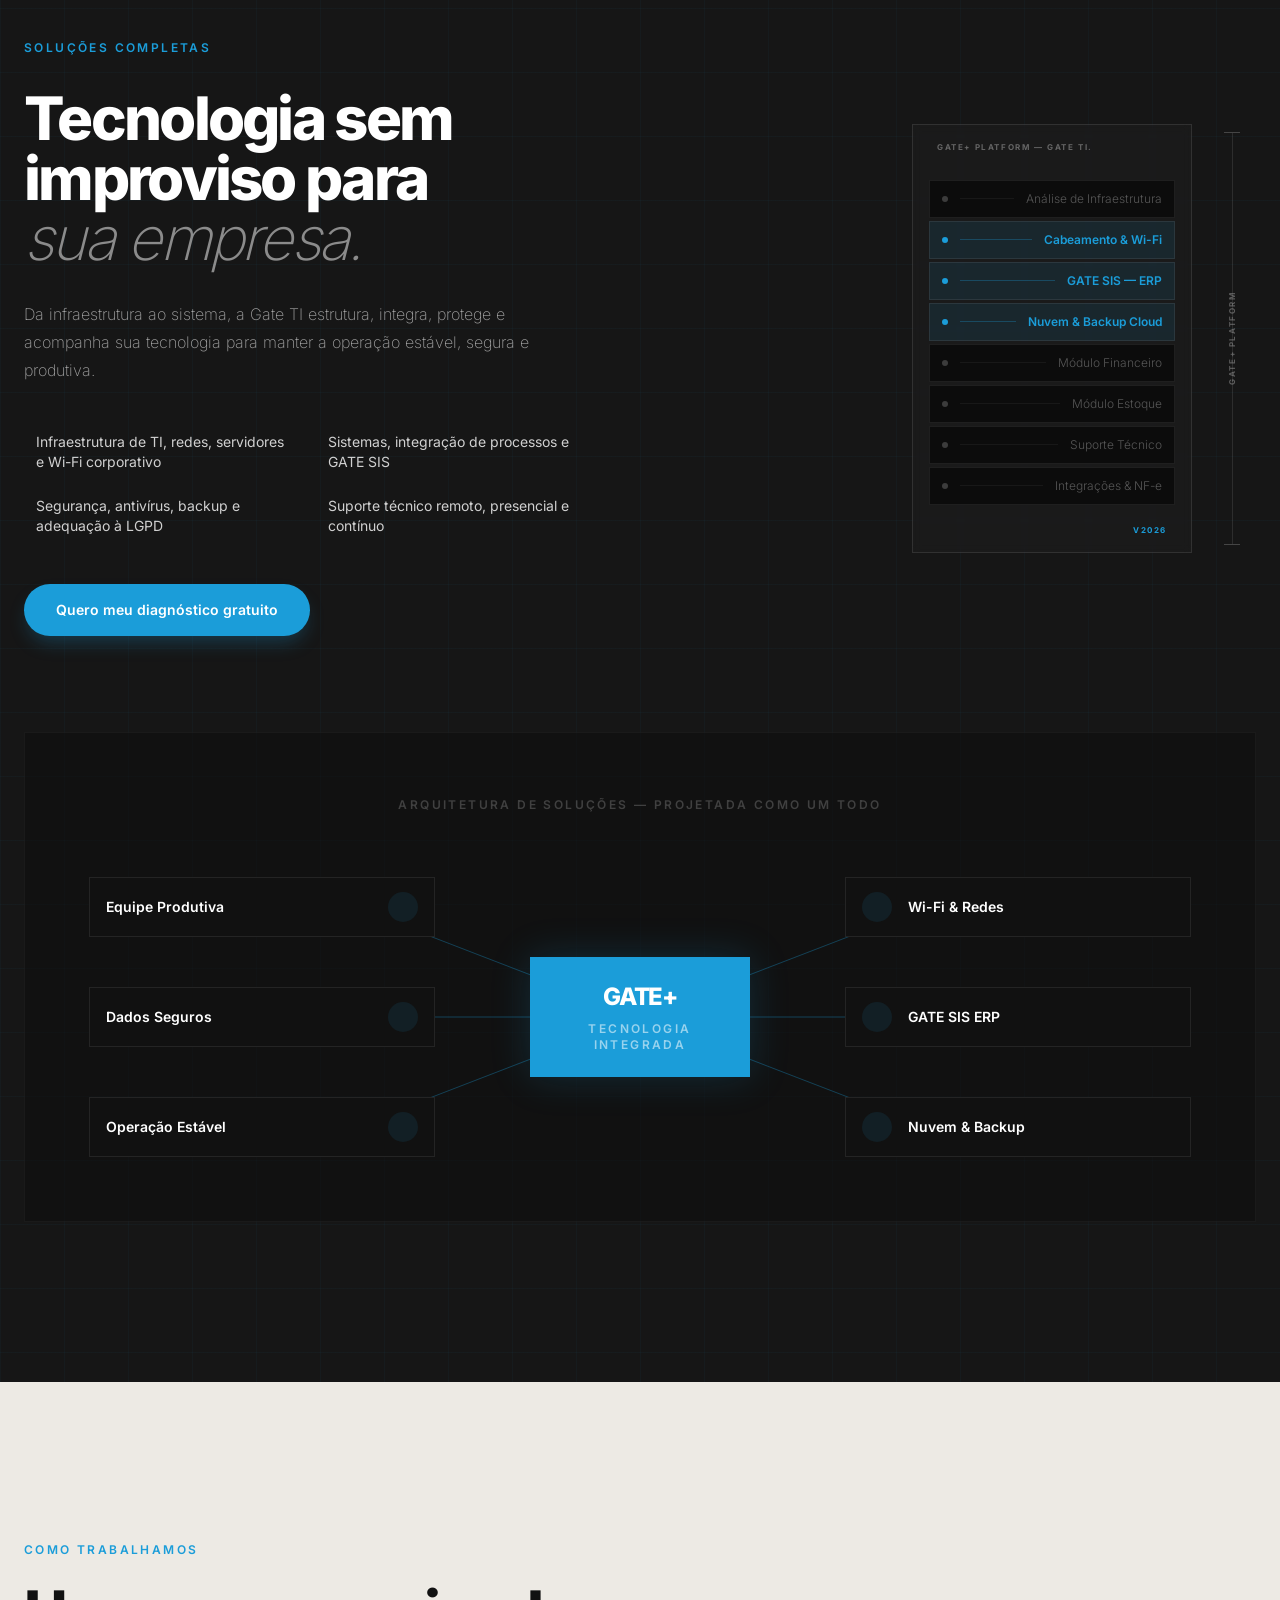
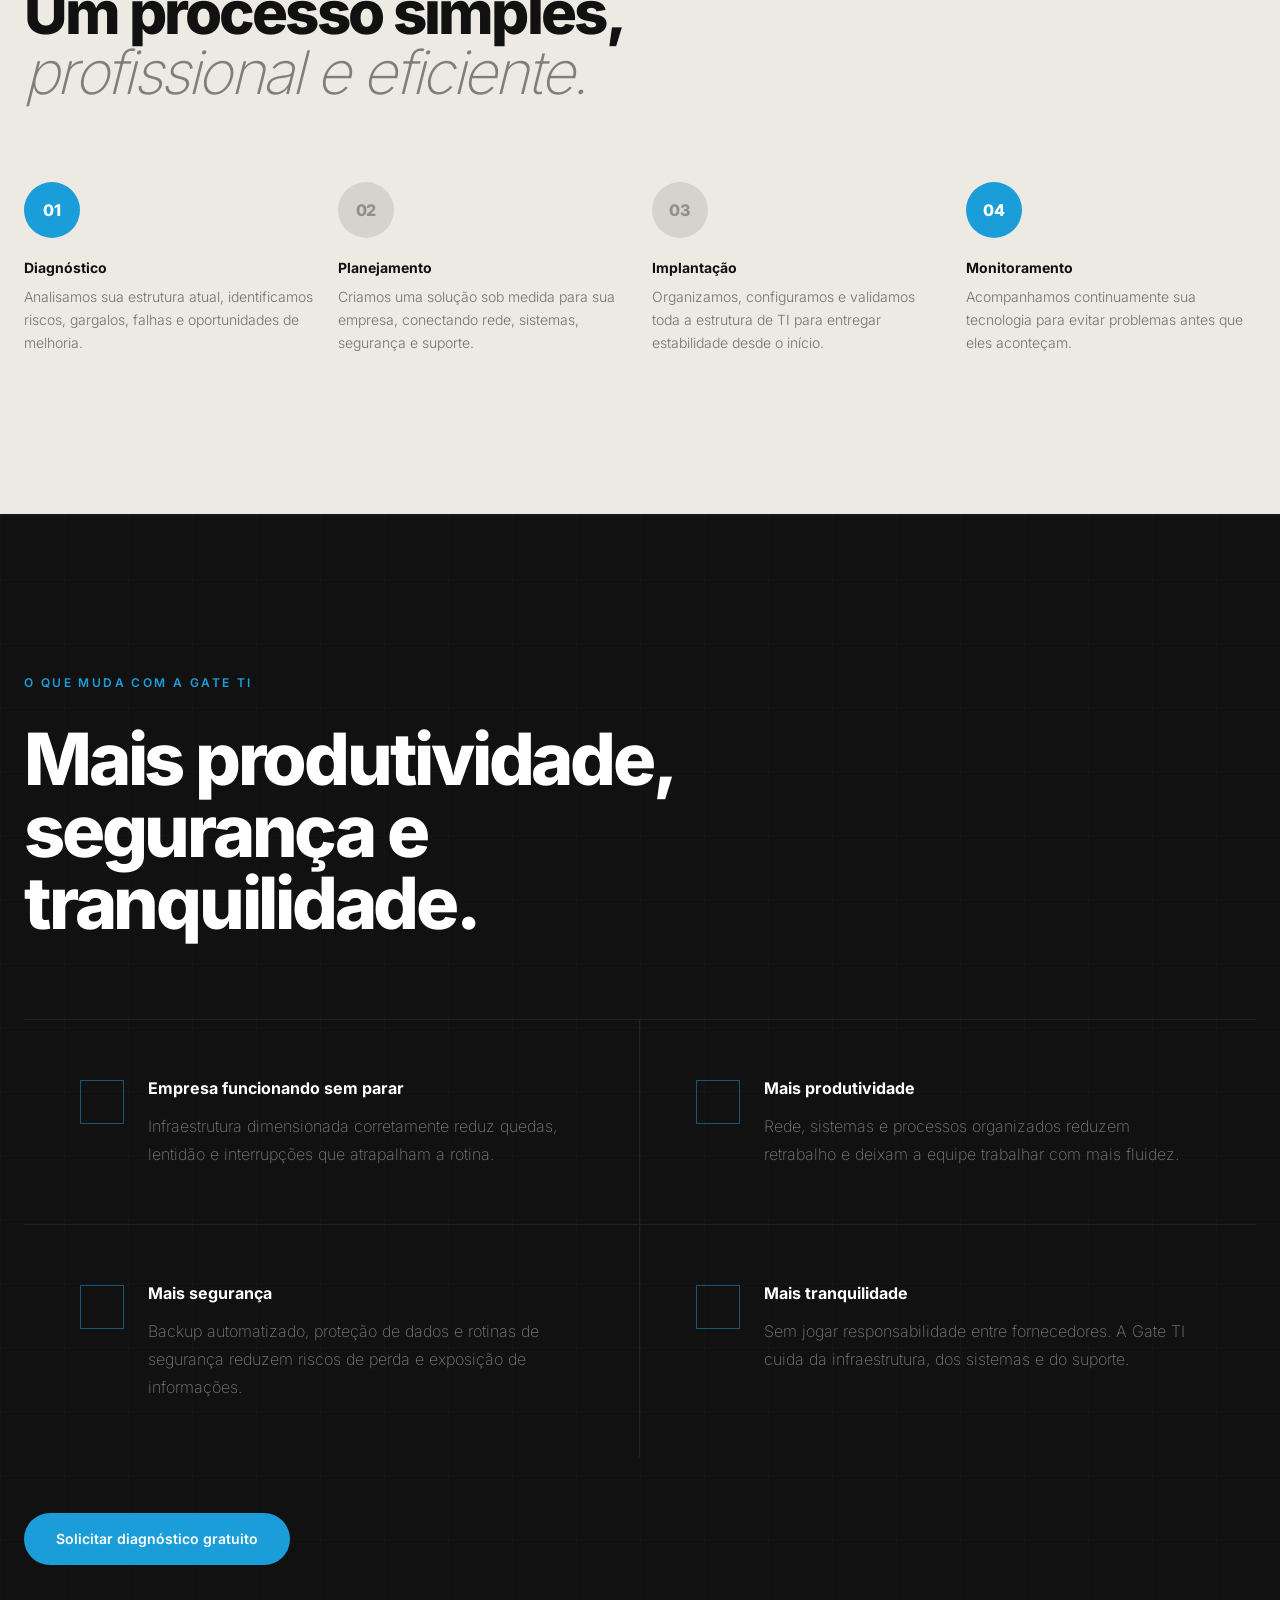
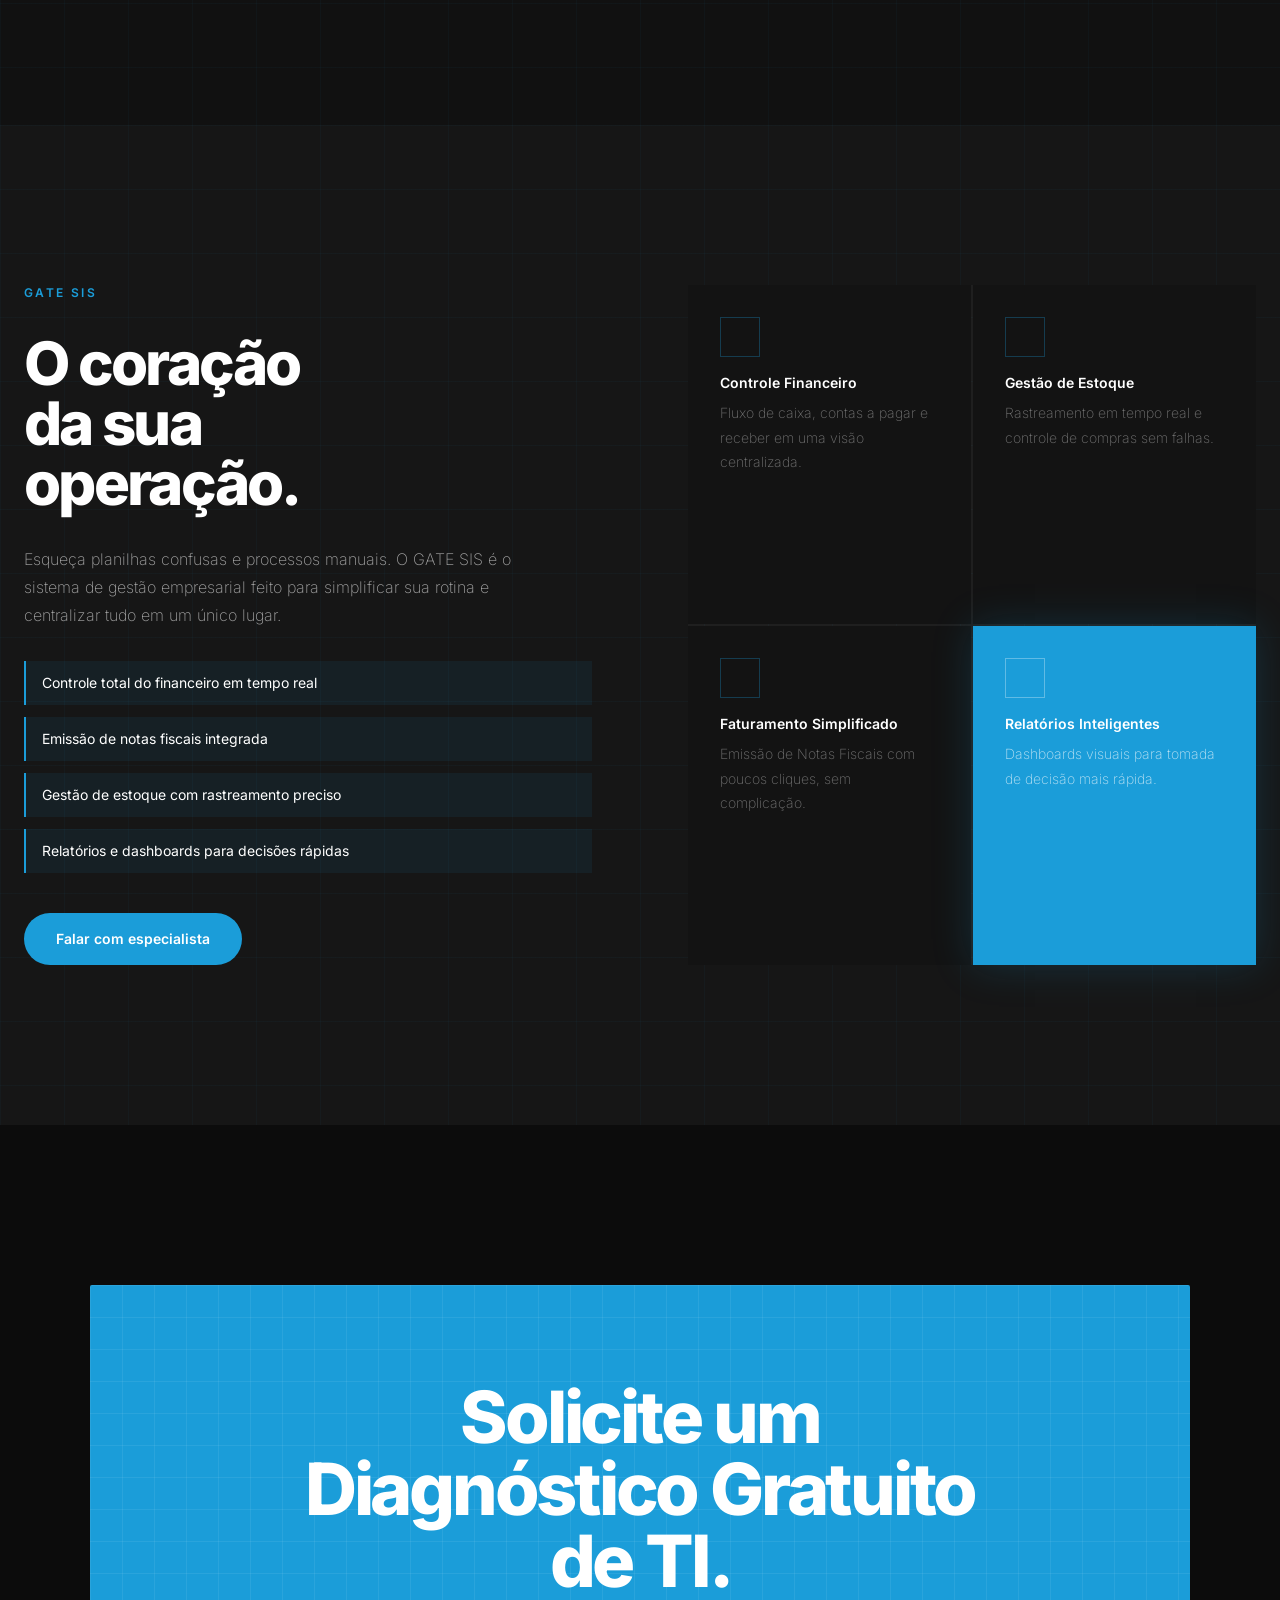
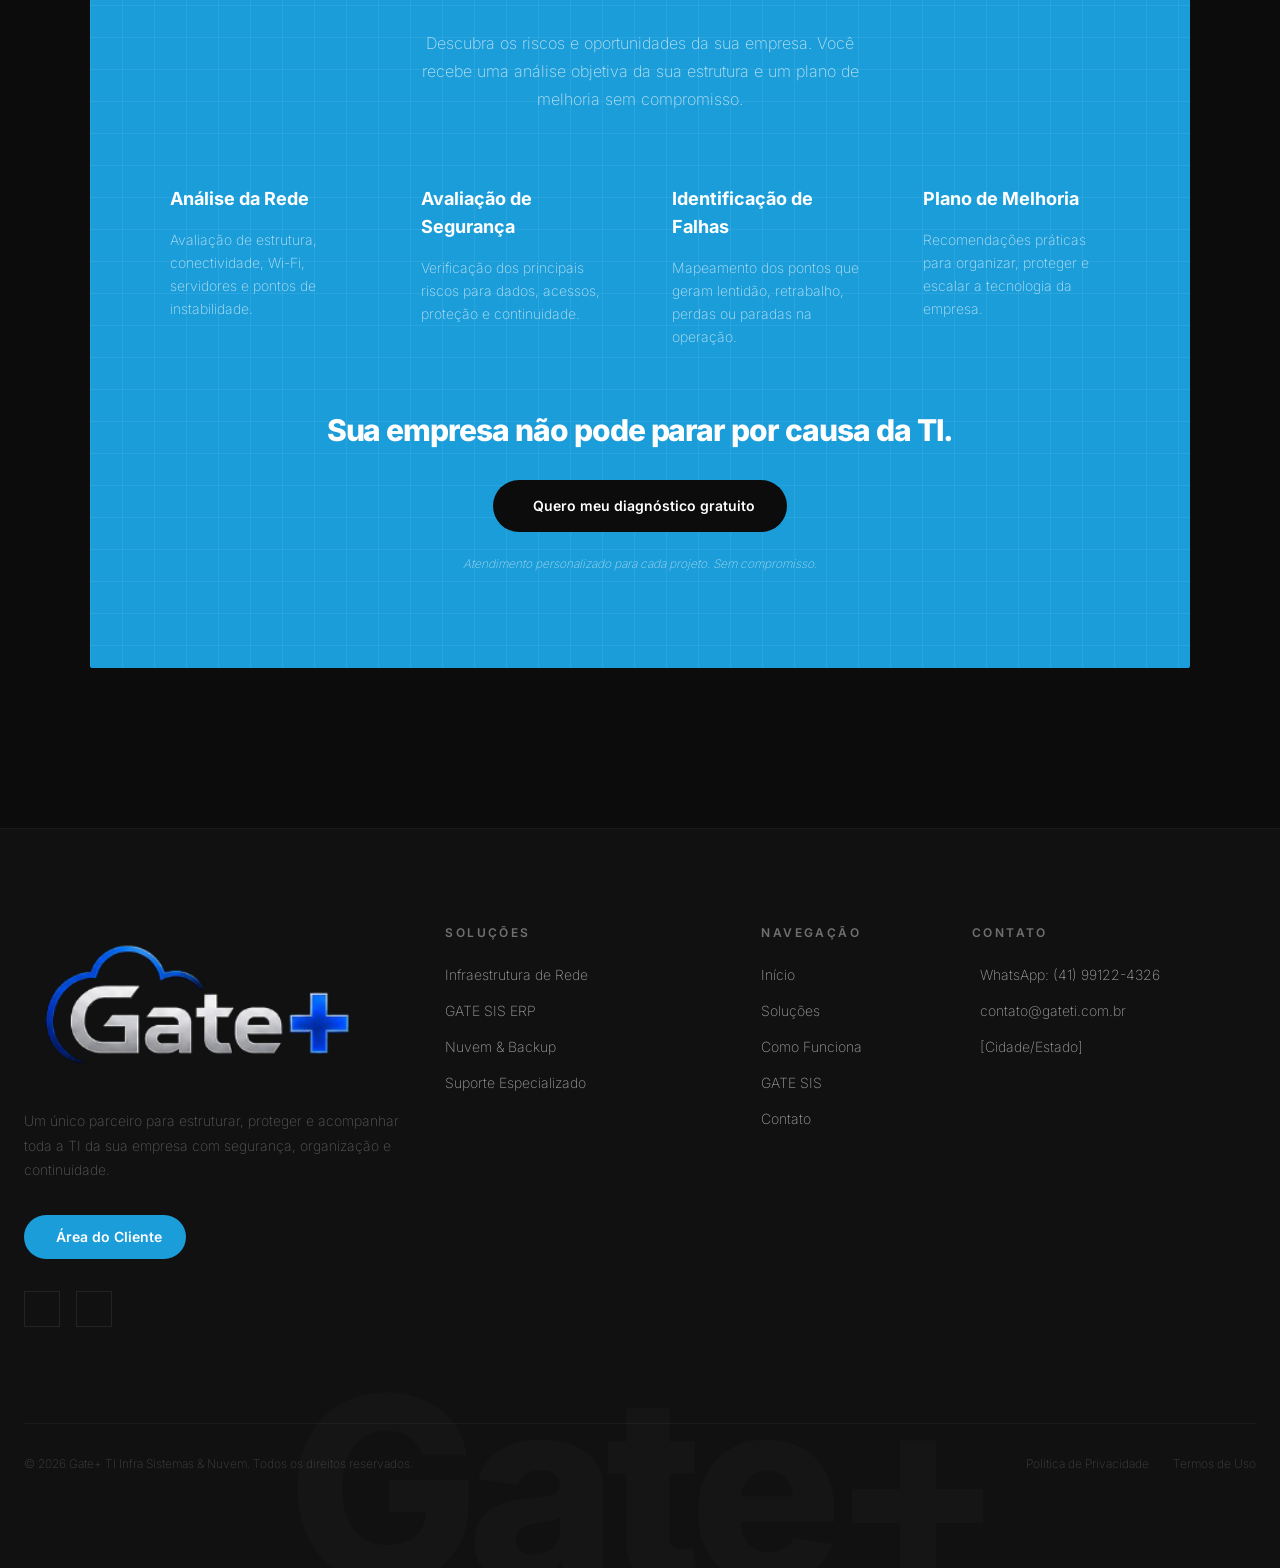
==== commit 963c1331: "feat: update header and footer logo to new branding" ====
--- a/index.html
+++ b/index.html
@@ -80,7 +80,7 @@
     <nav class="fixed top-0 w-full h-[7rem] bg-[#0C0C0C]/90 backdrop-blur-md border-b border-white/[0.06] z-50 transition-colors flex items-center">
         <div class="max-w-[90rem] w-full mx-auto px-6 flex items-center justify-between">
             <a href="#" class="flex items-center" aria-label="Gate+ TI">
-                <img src="assets/images/logo_oficial_transparente.png" alt="Gate+ TI" class="h-24">
+                <img src="assets/Logo final.png" alt="Gate+ TI" class="h-24">
             </a>
 
             <div class="hidden md:flex items-center space-x-8 text-sm font-light text-white/70">
@@ -812,7 +812,7 @@
                 <!-- Col 1: Logo + Sobre -->
                 <div class="lg:col-span-4">
                     <a href="#" class="inline-block mb-4" aria-label="Gate+ TI">
-                        <img src="assets/images/logo_oficial_transparente.png" alt="Gate+ TI" class="h-40">
+                        <img src="assets/Logo final.png" alt="Gate+ TI" class="h-40">
                     </a>
                     <p class="text-sm font-extralight text-white/30 leading-[1.75] max-w-sm mt-2">
                         Um único parceiro para estruturar, proteger e acompanhar toda a TI da sua empresa com segurança, organização e continuidade.
